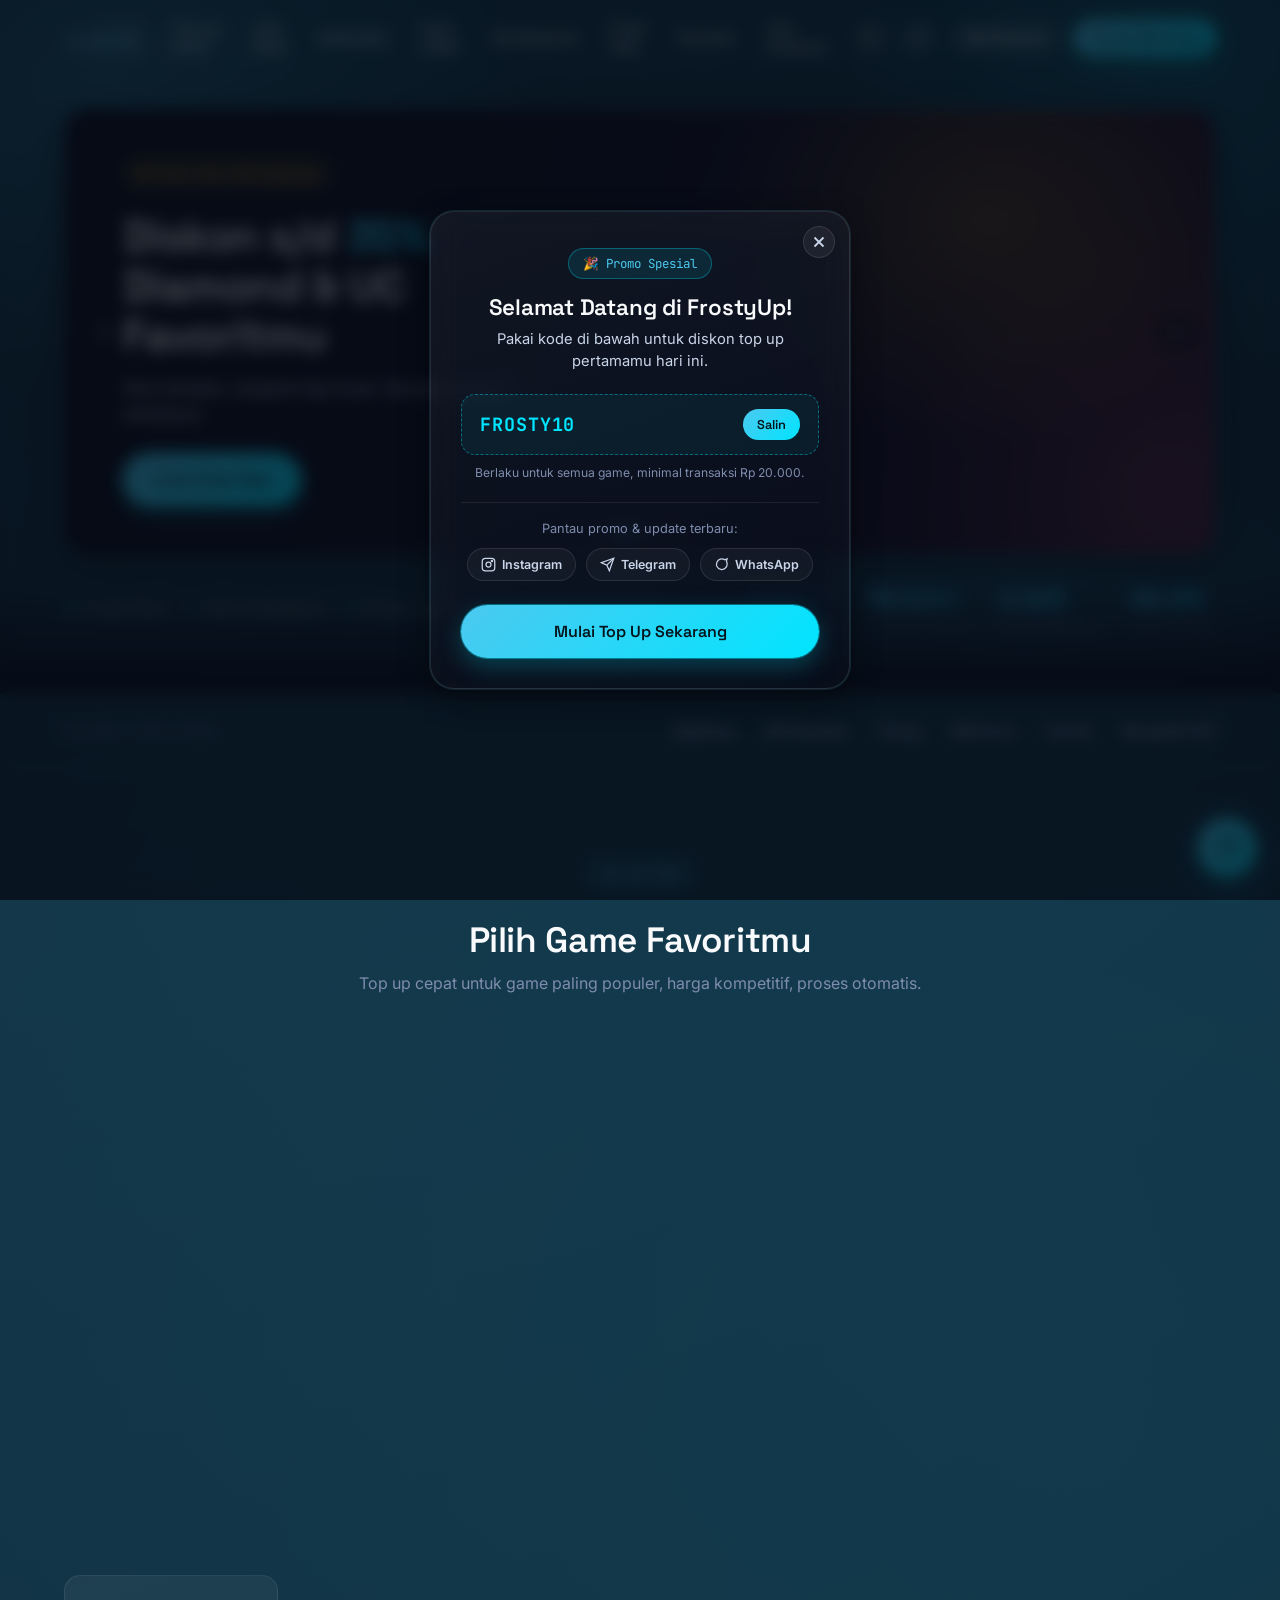
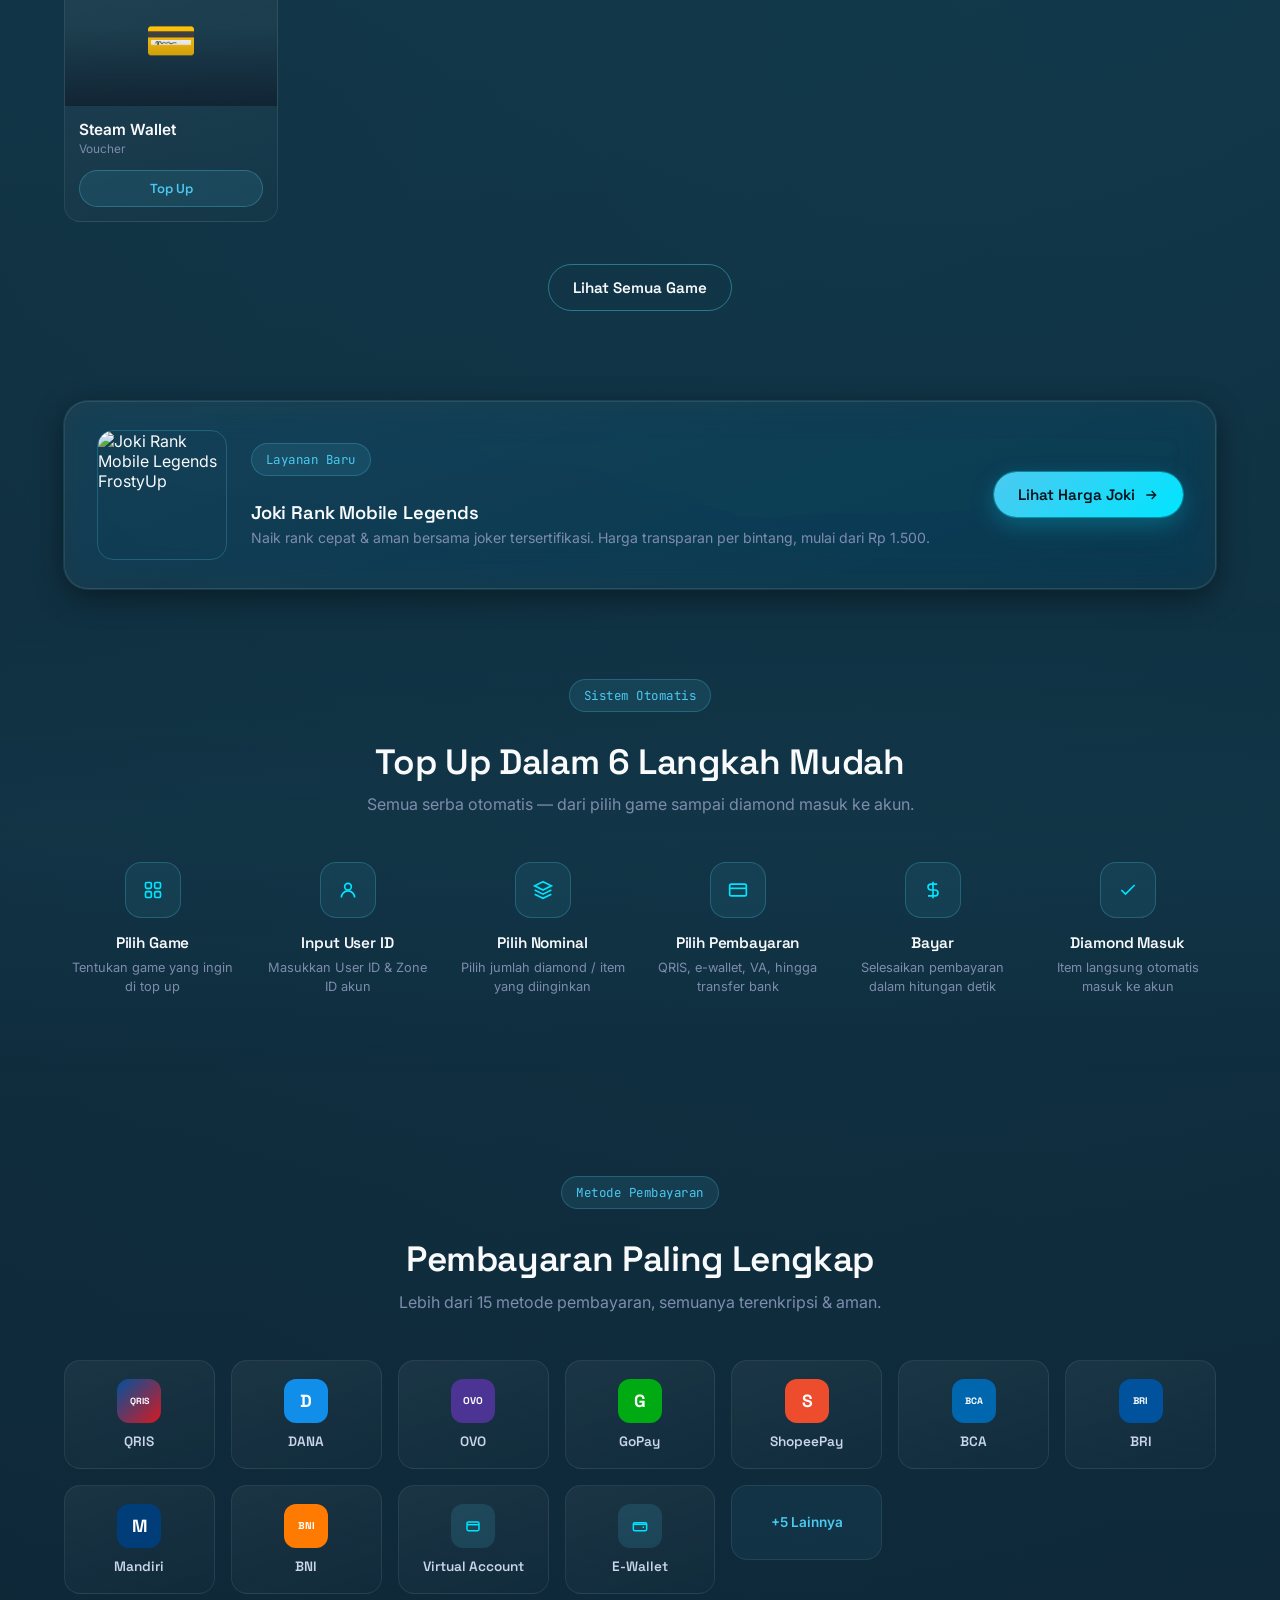
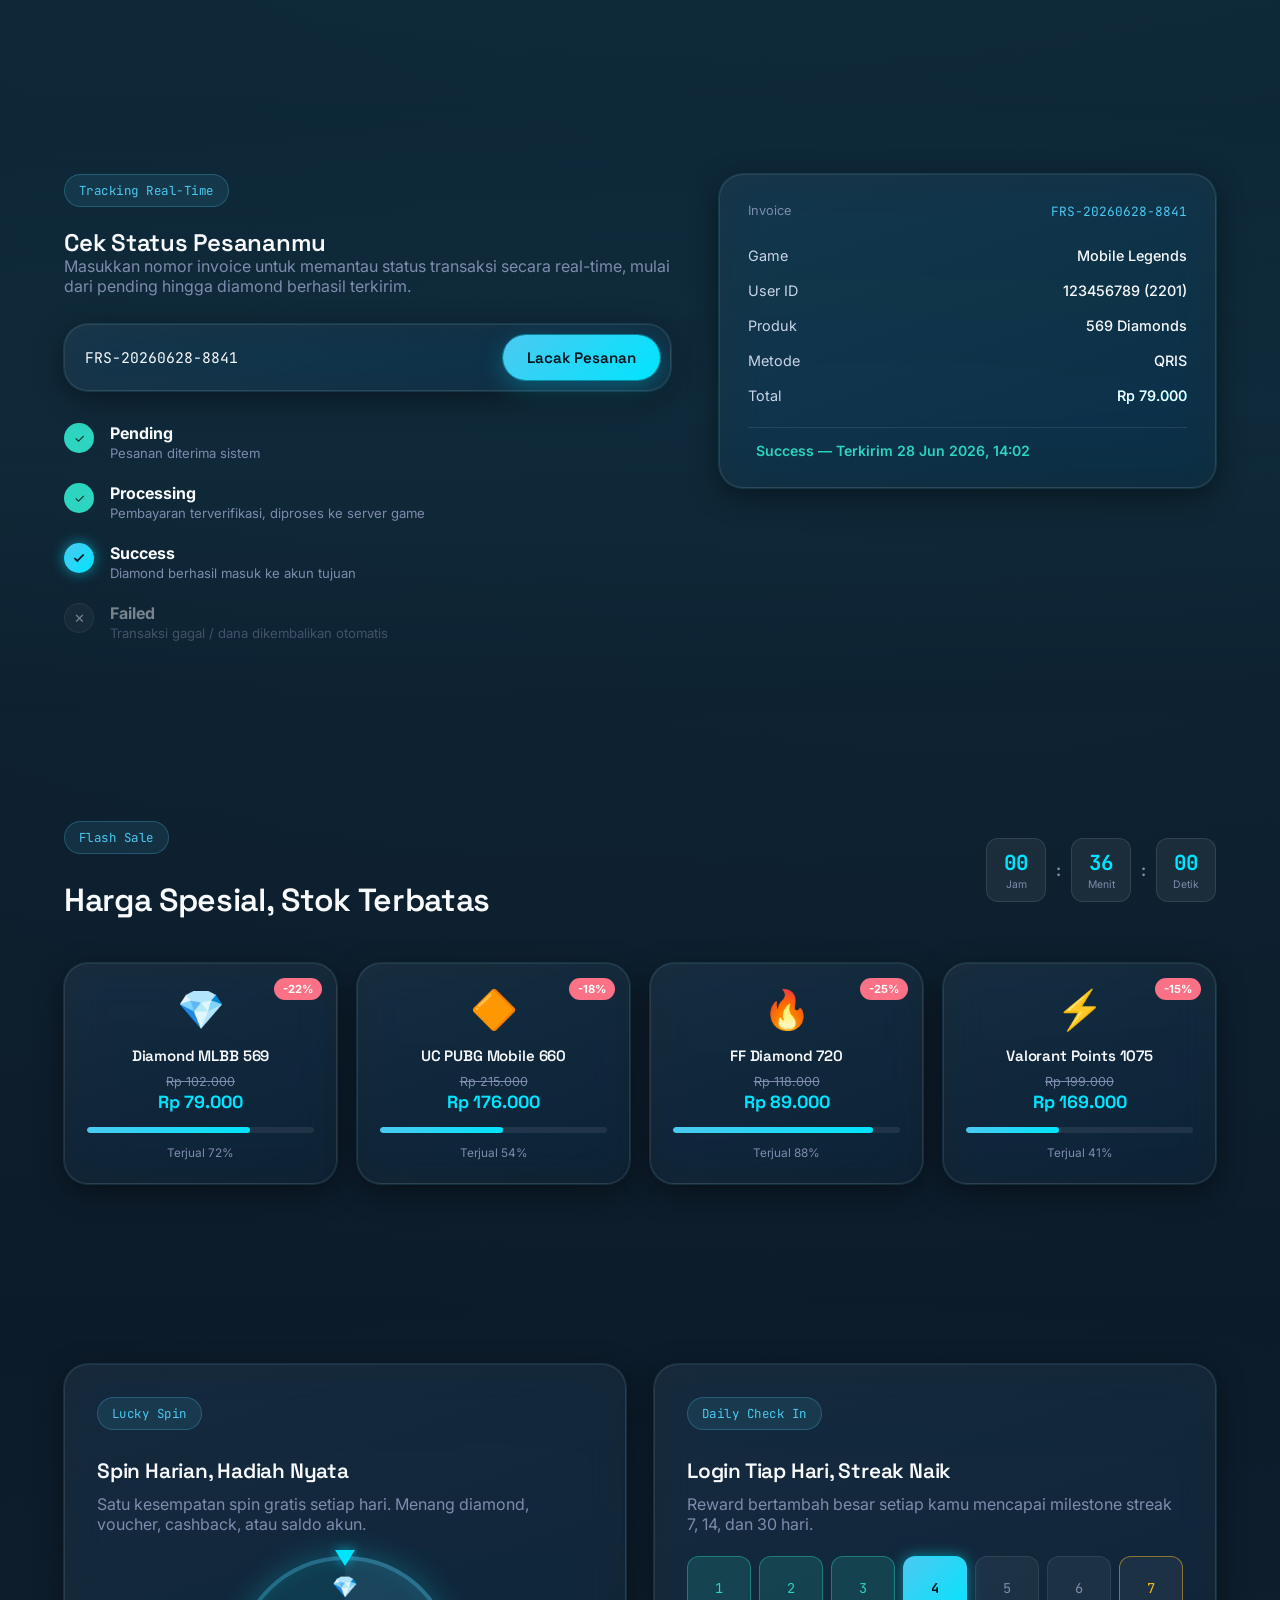
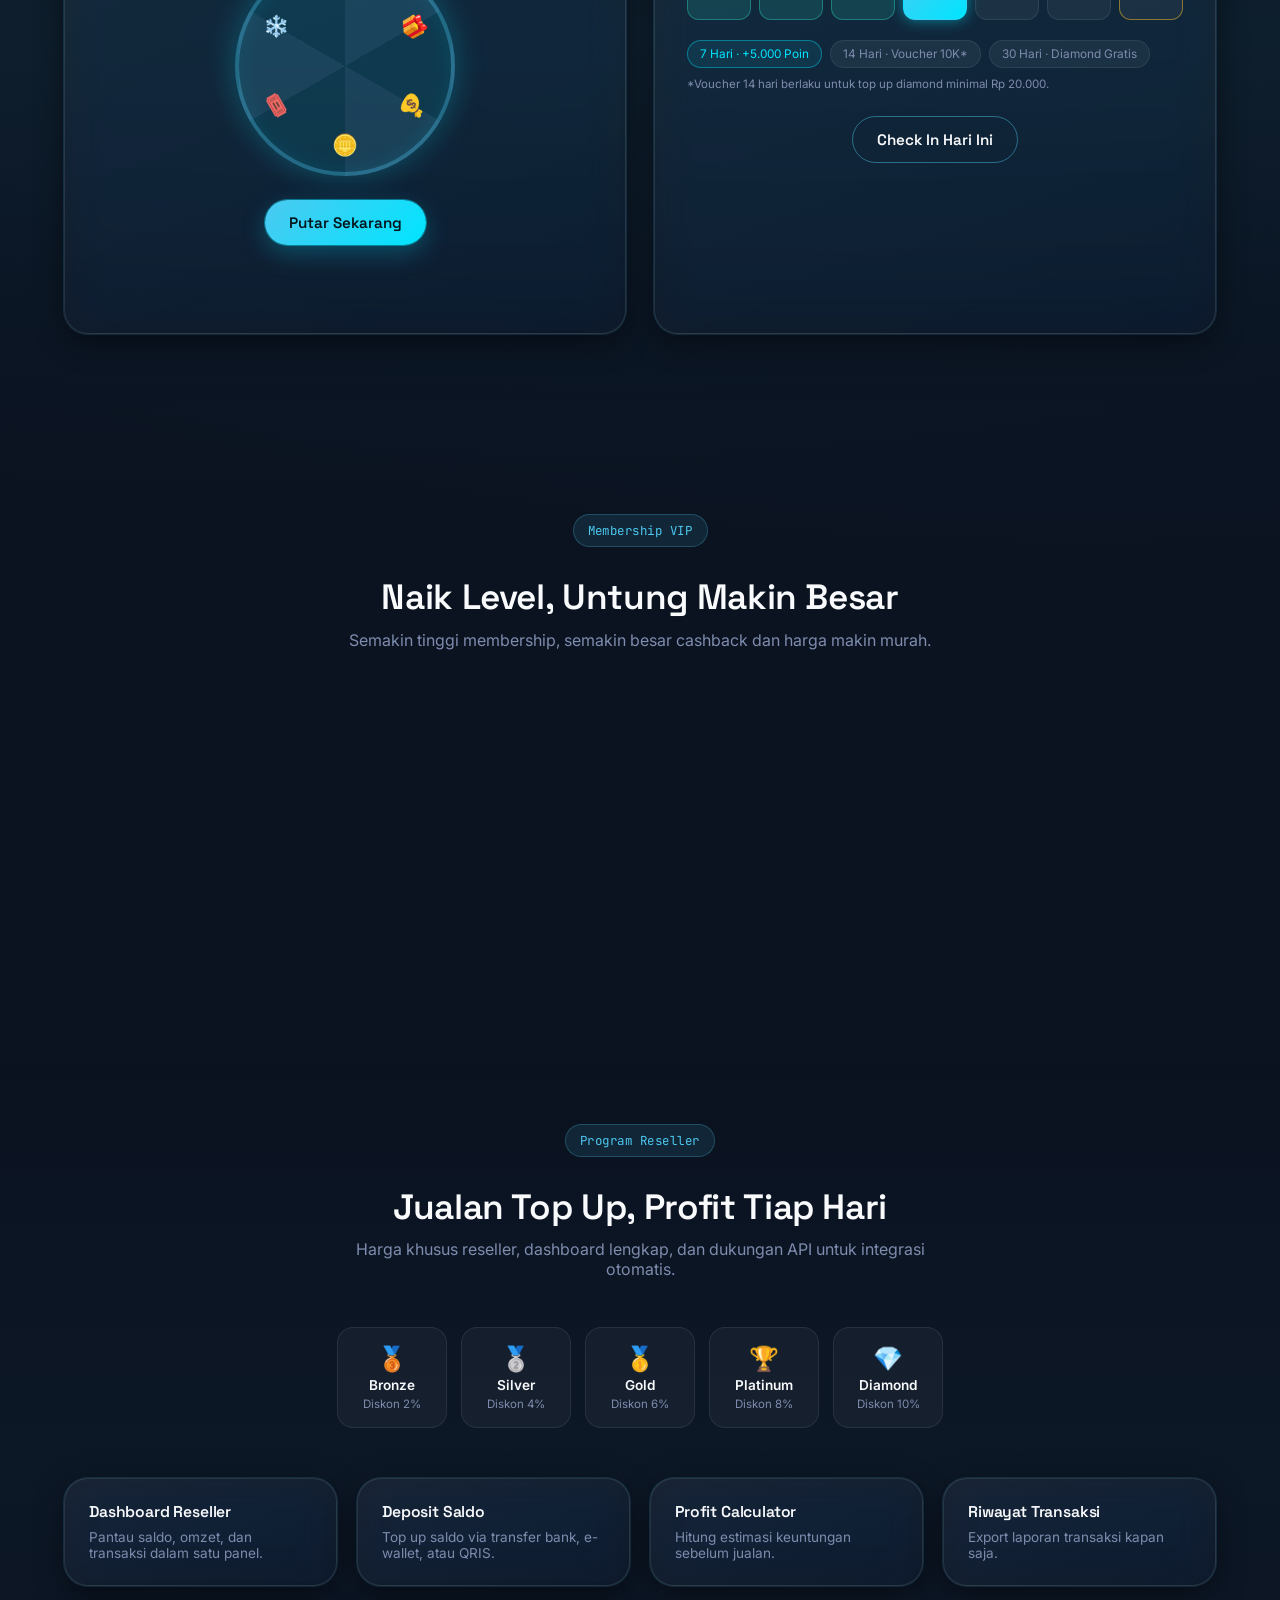
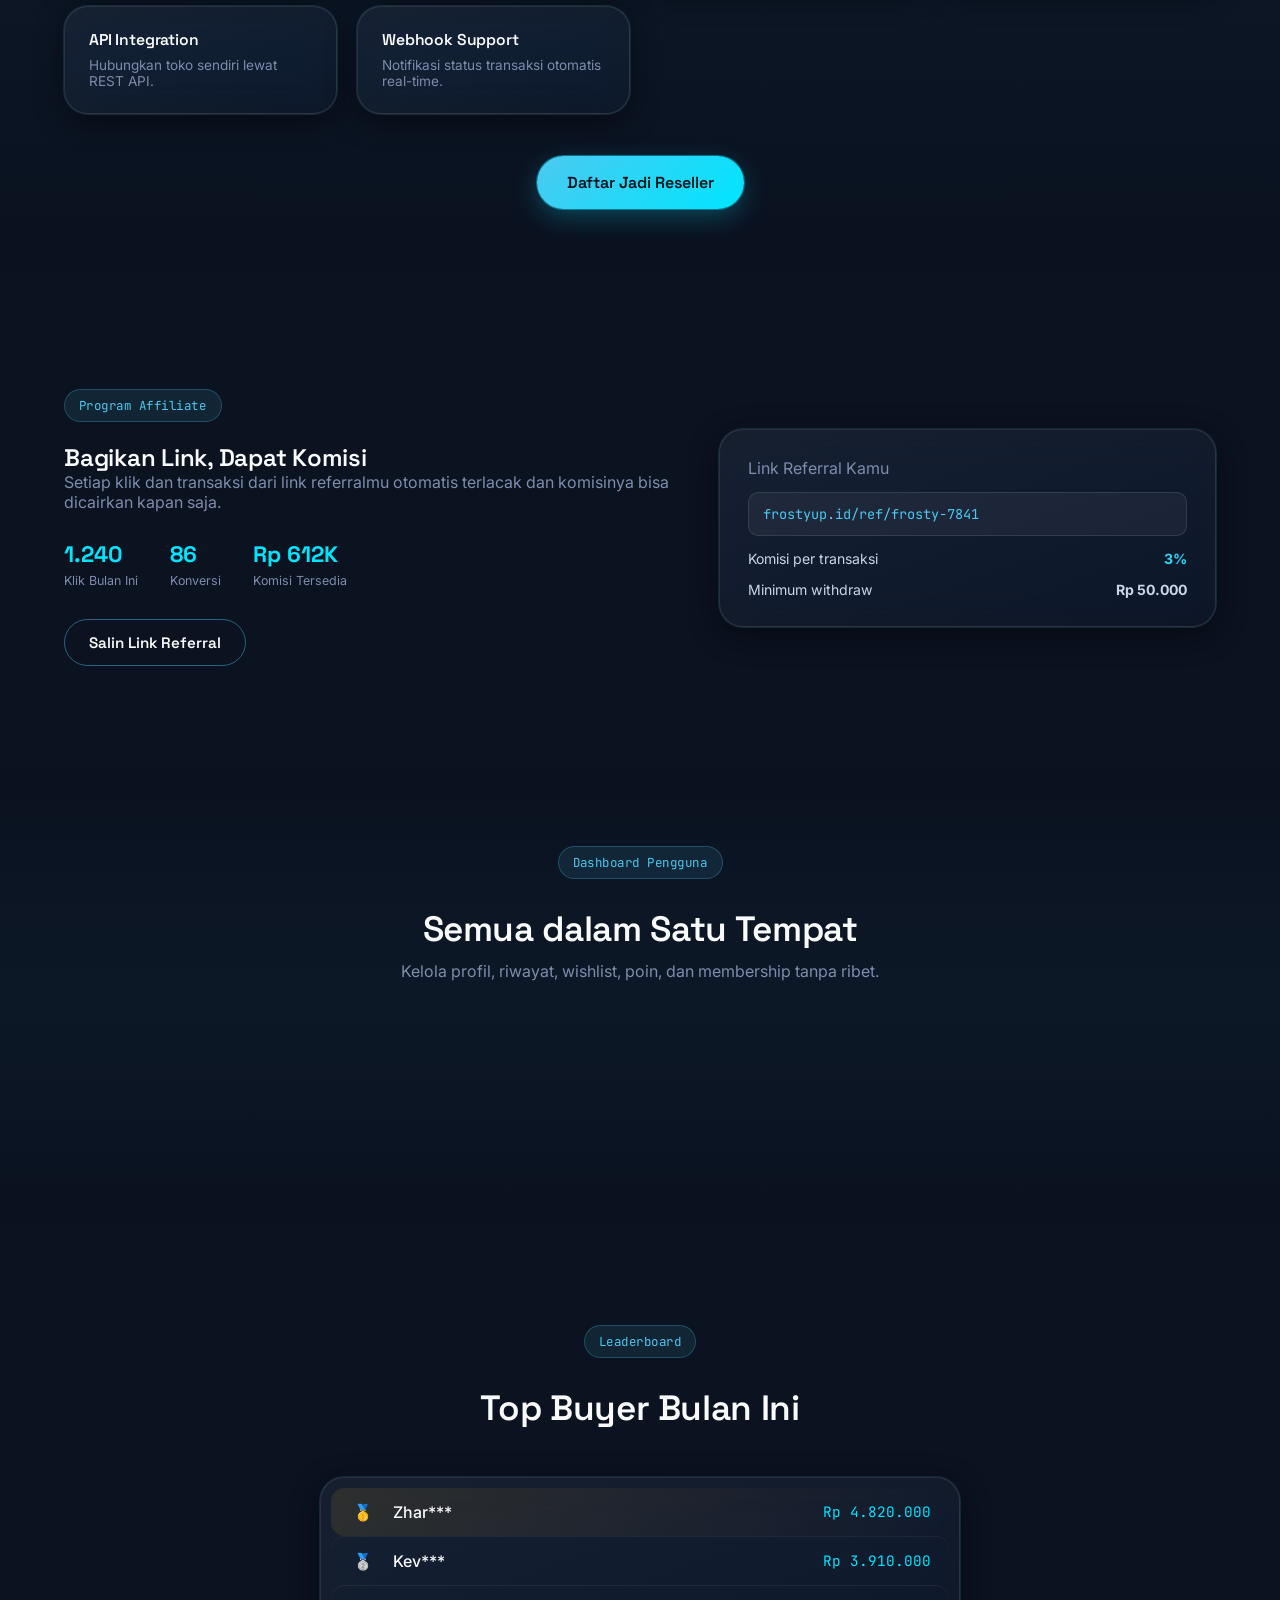
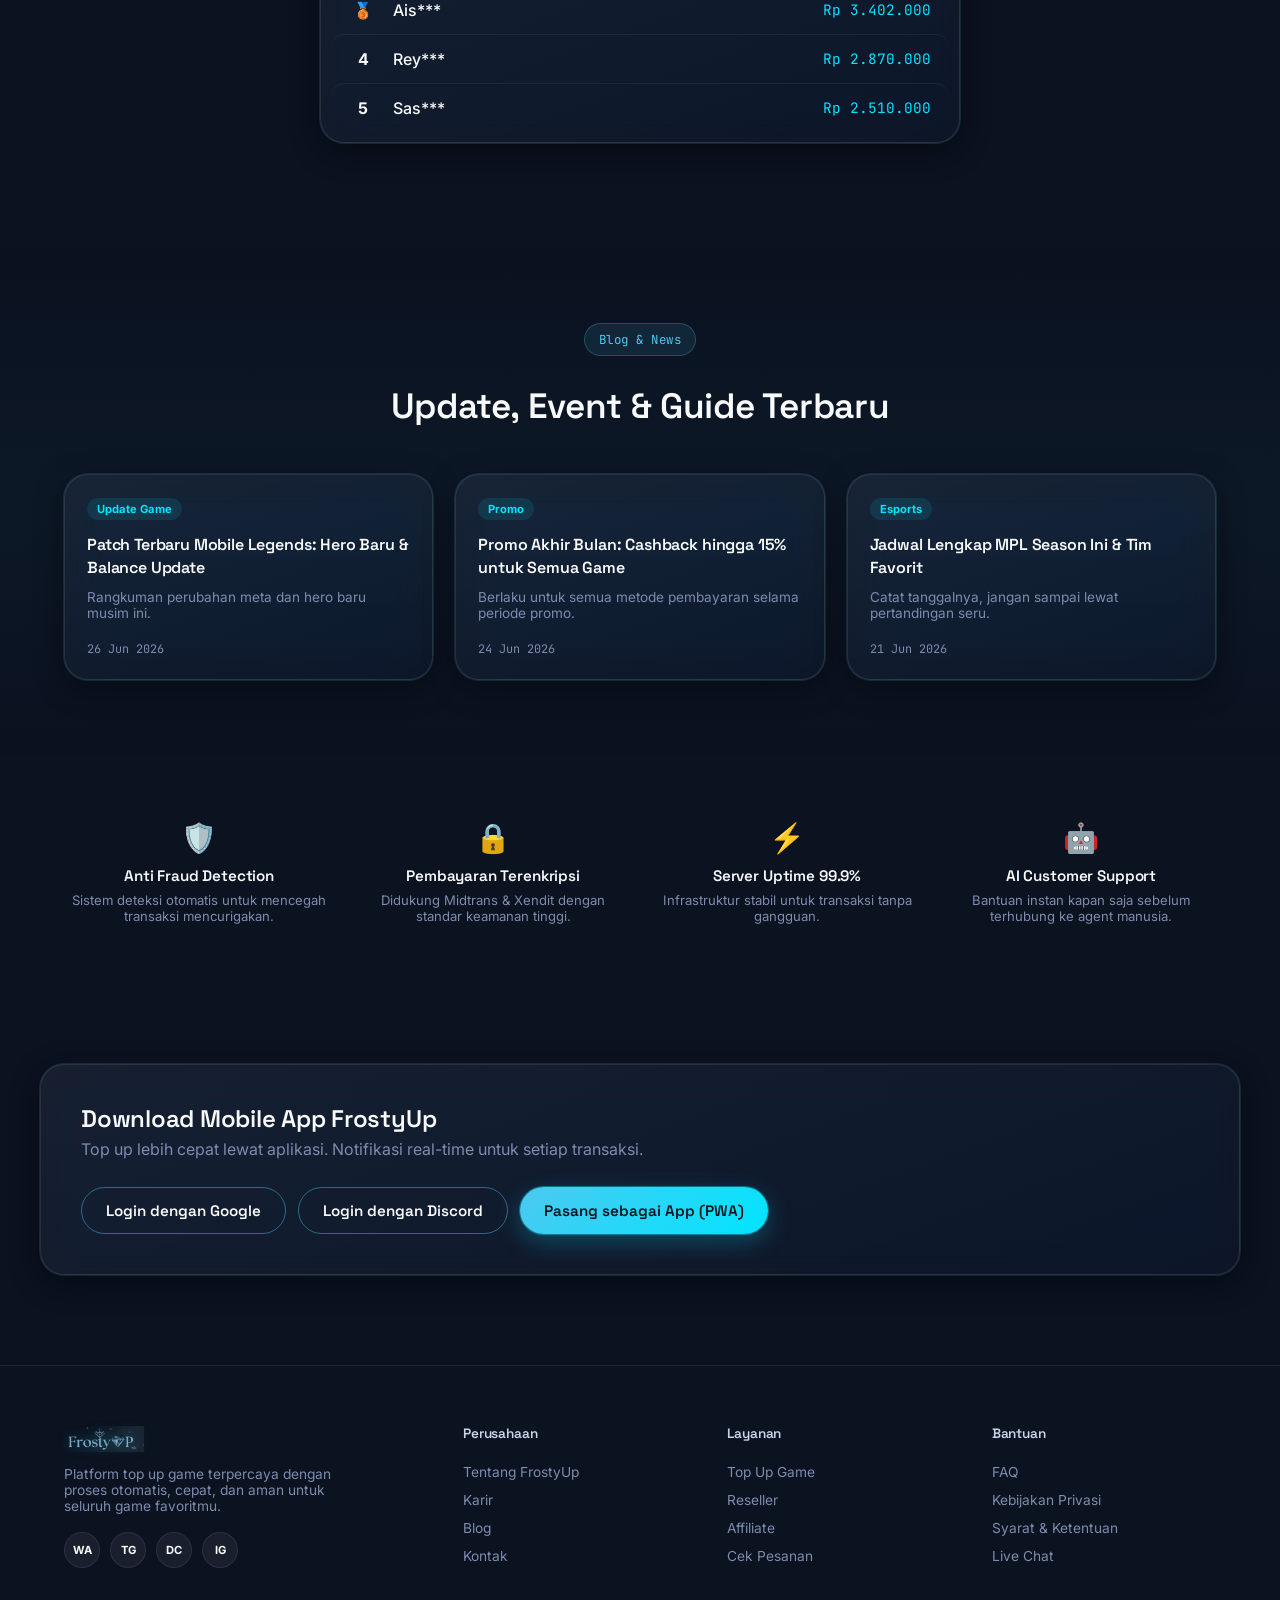
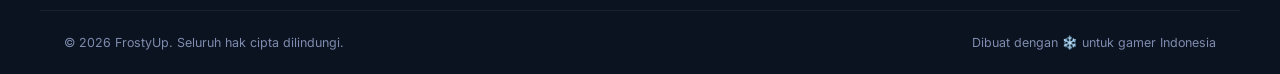
==== index.html @ 3bd9af80 "Add files via upload" ====
<!DOCTYPE html>
<html lang="id">
<head>
<meta charset="UTF-8">
<meta name="viewport" content="width=device-width, initial-scale=1.0">
<title>FrostyUp — Top Up Game Instan, Murah & Aman</title>
<meta name="description" content="FrostyUp adalah platform top up game terpercaya dengan proses otomatis 24 jam, pembayaran terlengkap, dan pengiriman instan untuk Mobile Legends, Free Fire, PUBG Mobile, Genshin Impact, Valorant, dan game populer lainnya.">
<meta name="keywords" content="top up game, top up diamond, top up ML, top up FF, top up PUBG, voucher game, FrostyUp">
<meta property="og:title" content="FrostyUp — Top Up Game Instan, Murah & Aman">
<meta property="og:description" content="Proses otomatis 24 jam dengan pembayaran terlengkap dan pengiriman instan.">
<meta property="og:type" content="website">
<link rel="preconnect" href="https://fonts.googleapis.com">
<link rel="preconnect" href="https://fonts.gstatic.com" crossorigin>
<link href="https://fonts.googleapis.com/css2?family=Space+Grotesk:wght@500;600;700&family=Inter:wght@400;500;600;700&family=JetBrains+Mono:wght@500&display=swap" rel="stylesheet">
<link rel="stylesheet" href="style.css">
</head>
<body>

<!-- ================= BACKGROUND LAYERS ================= -->
<div class="bg-frost" aria-hidden="true">
  <canvas id="frostCanvas"></canvas>
  <div class="bg-grid"></div>
</div>

<!-- ================= NAVBAR ================= -->
<header class="nav" id="nav">
  <div class="nav-inner container">
    <a href="#top" class="brand">
      <span class="brand-mark">
        <img src="logo.png" alt="FrostyUp" class="brand-logo-img">
      </span>
    </a>

    <nav class="nav-links" id="navLinks">
      <a href="#games">Top Up Game</a>
      <a href="joki.html">Joki Rank</a>
      <a href="kalkulator.html">Kalkulator</a>
      <a href="#flow">Cara Order</a>
      <a href="#payment">Pembayaran</a>
      <a href="#flashsale">Flash Sale</a>
      <a href="#reseller">Reseller</a>
      <a href="#cek-pesanan">Cek Pesanan</a>
    </nav>

    <div class="nav-actions">
      <button class="icon-btn" id="themeToggle" aria-label="Ganti tema gelap/terang" title="Dark / Light Mode">
        <svg id="iconSun" viewBox="0 0 24 24" width="18" height="18" fill="none" stroke="currentColor" stroke-width="2"><circle cx="12" cy="12" r="4"/><path d="M12 2v2M12 20v2M4.2 4.2l1.4 1.4M18.4 18.4l1.4 1.4M2 12h2M20 12h2M4.2 19.8l1.4-1.4M18.4 5.6l1.4-1.4"/></svg>
        <svg id="iconMoon" viewBox="0 0 24 24" width="18" height="18" fill="none" stroke="currentColor" stroke-width="2" style="display:none"><path d="M21 12.8A9 9 0 1 1 11.2 3a7 7 0 0 0 9.8 9.8Z"/></svg>
      </button>
      <button class="icon-btn" id="langToggle" aria-label="Ganti bahasa" title="Bahasa">ID</button>
      <a href="#cek-pesanan" class="btn btn-ghost btn-sm">Cek Pesanan</a>
      <a href="#games" class="btn btn-primary btn-sm">Top Up Sekarang</a>
    </div>

    <button class="burger" id="burger" aria-label="Buka menu" aria-expanded="false">
      <span></span><span></span><span></span>
    </button>
  </div>
</header>

<!-- mobile drawer -->
<div class="mobile-drawer" id="mobileDrawer">
  <a href="#games">Top Up Game</a>
  <a href="joki.html">Joki Rank</a>
      <a href="kalkulator.html">Kalkulator</a>
  <a href="#flow">Cara Order</a>
  <a href="#payment">Pembayaran</a>
  <a href="#flashsale">Flash Sale</a>
  <a href="#reseller">Reseller</a>
  <a href="#cek-pesanan">Cek Pesanan</a>
  <a href="#affiliate">Affiliate</a>
  <a href="#blog">Blog</a>
  <div class="drawer-cta">
    <a href="#cek-pesanan" class="btn btn-ghost">Cek Pesanan</a>
    <a href="#games" class="btn btn-primary">Top Up Sekarang</a>
  </div>
</div>

<main id="top">

  <!-- ================= HERO BANNER SLIDER ================= -->
  <section class="hero-banner">
    <div class="container">
      <div class="banner-slider" id="bannerSlider">

        <div class="banner-track" id="bannerTrack">

          <!-- Slide 1 -->
          <article class="banner-slide ph-slide-1">
            <div class="banner-slide-inner">
              <div class="eyebrow">
                <span class="dot-pulse"></span> Trusted Top Up Platform · Online 24/7
              </div>
              <h1 class="banner-title">
                Top Up Game <span class="text-gradient">Instan,</span><br>
                Murah &amp; <span class="text-gradient">Aman</span>
              </h1>
              <p class="banner-sub">
                Proses otomatis 24 jam, pengiriman diamond &amp; UC dalam hitungan detik.
              </p>
              <div class="banner-cta">
                <a href="#games" class="btn btn-primary btn-lg">
                  <svg width="18" height="18" viewBox="0 0 24 24" fill="none" stroke="currentColor" stroke-width="2"><path d="M5 12h14M13 6l6 6-6 6"/></svg>
                  Top Up Sekarang
                </a>
                <a href="#reseller" class="btn btn-outline btn-lg">Daftar Reseller</a>
              </div>
            </div>
          </article>

          <!-- Slide 2 -->
          <article class="banner-slide ph-slide-2">
            <div class="banner-slide-inner">
              <div class="eyebrow eyebrow-warn">
                <span class="dot-pulse"></span> Flash Sale Berlangsung
              </div>
              <h1 class="banner-title">
                Diskon s/d <span class="text-gradient">35%</span><br>
                Diamond &amp; UC Favoritmu
              </h1>
              <p class="banner-sub">
                Stok terbatas, berganti tiap 6 jam. Buruan sebelum kehabisan.
              </p>
              <div class="banner-cta">
                <a href="#flashsale" class="btn btn-primary btn-lg">Lihat Flash Sale</a>
              </div>
            </div>
          </article>

          <!-- Slide 3 -->
          <article class="banner-slide ph-slide-3">
            <div class="banner-slide-inner">
              <div class="eyebrow">
                <span class="dot-pulse"></span> Joki Rank Mobile Legends
              </div>
              <h1 class="banner-title">
                Naik Rank <span class="text-gradient">Tanpa Ribet,</span><br>
                Dikerjakan Pro Player
              </h1>
              <p class="banner-sub">
                Pilih Per Bintang, Paketan, atau Classic — harga transparan, proses cepat.
              </p>
              <div class="banner-cta">
                <a href="joki.html" class="btn btn-primary btn-lg">Lihat Layanan Joki</a>
              </div>
            </div>
          </article>

          <!-- Slide 4 -->
          <article class="banner-slide ph-slide-4">
            <div class="banner-slide-inner">
              <div class="eyebrow">
                <span class="dot-pulse"></span> Lucky Spin Harian
              </div>
              <h1 class="banner-title">
                Putar &amp; Menangkan <span class="text-gradient">Hadiah Gratis</span><br>
                Setiap Hari
              </h1>
              <p class="banner-sub">
                Diamond gratis, voucher, sampai cashback — cukup login dan putar.
              </p>
              <div class="banner-cta">
                <a href="#luckyspin" class="btn btn-primary btn-lg">Coba Sekarang</a>
              </div>
            </div>
          </article>

          <!-- Slide 5 -->
          <article class="banner-slide ph-slide-5">
            <div class="banner-slide-inner">
              <div class="eyebrow">
                <span class="dot-pulse"></span> Program Reseller
              </div>
              <h1 class="banner-title">
                Jadi Reseller, <span class="text-gradient">Untung Lebih</span><br>
                di Setiap Transaksi
              </h1>
              <p class="banner-sub">
                Harga modal khusus reseller untuk semua game yang tersedia di FrostyUp.
              </p>
              <div class="banner-cta">
                <a href="#reseller" class="btn btn-primary btn-lg">Daftar Reseller</a>
              </div>
            </div>
          </article>

        </div>

        <button class="banner-arrow banner-arrow-prev" id="bannerPrev" aria-label="Slide sebelumnya">
          <svg width="20" height="20" viewBox="0 0 24 24" fill="none" stroke="currentColor" stroke-width="2.4"><path d="M15 18l-6-6 6-6"/></svg>
        </button>
        <button class="banner-arrow banner-arrow-next" id="bannerNext" aria-label="Slide berikutnya">
          <svg width="20" height="20" viewBox="0 0 24 24" fill="none" stroke="currentColor" stroke-width="2.4"><path d="M9 18l6-6-6-6"/></svg>
        </button>

        <div class="banner-dots" id="bannerDots"></div>
      </div>

      <!-- Trust strip (carried over from old hero) -->
      <div class="hero-trust-strip">
        <div class="hero-badges">
          <span class="badge-trust">
            <svg width="14" height="14" viewBox="0 0 24 24" fill="none" stroke="currentColor" stroke-width="2.4"><path d="M12 2 4 5v6c0 5 3.5 8.5 8 11 4.5-2.5 8-6 8-11V5l-8-3Z"/><path d="m9 12 2 2 4-4"/></svg>
            Trusted Store
          </span>
          <span class="badge-trust"><svg width="14" height="14" viewBox="0 0 24 24" fill="none" stroke="currentColor" stroke-width="2.4"><path d="M12 2v20M2 12h20"/></svg> Resmi &amp; Bergaransi</span>
          <span class="badge-trust"><svg width="14" height="14" viewBox="0 0 24 24" fill="none" stroke="currentColor" stroke-width="2.4"><circle cx="12" cy="12" r="9"/><path d="M12 7v5l3 3"/></svg> Proses &lt; 60 Detik</span>
        </div>

        <div class="hero-stats">
          <div class="stat">
            <div class="stat-num" data-count="2400000" data-suffix="+">0</div>
            <div class="stat-label">Pengguna Aktif</div>
          </div>
          <div class="stat">
            <div class="stat-num" data-count="18500000" data-suffix="+">0</div>
            <div class="stat-label">Transaksi Sukses</div>
          </div>
          <div class="stat">
            <div class="stat-num" data-count="4.9" data-decimal="1" data-suffix="/5">0</div>
            <div class="stat-label">Rating Pelanggan</div>
          </div>
          <div class="stat">
            <div class="stat-num" data-count="99.9" data-decimal="1" data-suffix="%">0</div>
            <div class="stat-label">Uptime Sistem</div>
          </div>
        </div>
      </div>
    </div>
    <div class="hero-fade"></div>
  </section>

  <!-- ================= LOGO / PARTNER STRIP ================= -->
  <section class="strip">
    <div class="container strip-inner">
      <span class="strip-label">Provider &amp; Mitra Resmi</span>
      <div class="strip-logos">
        <span>Digiflazz</span><span>VIP Reseller</span><span>Tripay</span><span>Midtrans</span><span>Xendit</span><span>BangJeff API</span>
      </div>
    </div>
  </section>

  <!-- ================= GAMES ================= -->
  <section class="section" id="games">
    <div class="container">
      <div class="section-head">
        <span class="eyebrow eyebrow-light">Top Up Game</span>
        <h2>Pilih Game Favoritmu</h2>
        <p>Top up cepat untuk game paling populer, harga kompetitif, proses otomatis.</p>
      </div>

      <div class="game-grid" id="gameGrid"></div>

      <div class="section-cta">
        <a href="#" class="btn btn-outline">Lihat Semua Game</a>
      </div>
    </div>
  </section>

  <!-- ================= JOKI PROMO BANNER ================= -->
  <section class="section joki-banner-section">
    <div class="container">
      <a href="joki.html" class="joki-banner glass">
        <img src="images/banners/joki-vs-banner-final.jpg" alt="Joki Rank Mobile Legends FrostyUp" class="joki-banner-visual">
        <div class="joki-banner-text">
          <span class="eyebrow eyebrow-light">Layanan Baru</span>
          <h3>Joki Rank Mobile Legends</h3>
          <p class="muted">Naik rank cepat &amp; aman bersama joker tersertifikasi. Harga transparan per bintang, mulai dari Rp 1.500.</p>
        </div>
        <span class="btn btn-primary joki-banner-cta">
          Lihat Harga Joki
          <svg width="16" height="16" viewBox="0 0 24 24" fill="none" stroke="currentColor" stroke-width="2"><path d="M5 12h14M13 6l6 6-6 6"/></svg>
        </span>
      </a>
    </div>
  </section>

  <!-- ================= FLOW ================= -->
  <section class="section section-alt" id="flow">
    <div class="container">
      <div class="section-head">
        <span class="eyebrow eyebrow-light">Sistem Otomatis</span>
        <h2>Top Up Dalam 6 Langkah Mudah</h2>
        <p>Semua serba otomatis — dari pilih game sampai diamond masuk ke akun.</p>
      </div>

      <div class="flow-wrap">
        <div class="flow-track" aria-hidden="true"></div>
        <ol class="flow-steps">
          <li class="flow-step">
            <div class="flow-icon"><svg width="20" height="20" viewBox="0 0 24 24" fill="none" stroke="currentColor" stroke-width="2"><rect x="3" y="3" width="7" height="7" rx="1.5"/><rect x="14" y="3" width="7" height="7" rx="1.5"/><rect x="3" y="14" width="7" height="7" rx="1.5"/><rect x="14" y="14" width="7" height="7" rx="1.5"/></svg></div>
            <h3>Pilih Game</h3><p>Tentukan game yang ingin di top up</p>
          </li>
          <li class="flow-step">
            <div class="flow-icon"><svg width="20" height="20" viewBox="0 0 24 24" fill="none" stroke="currentColor" stroke-width="2"><circle cx="12" cy="8" r="4"/><path d="M4 21c0-4.4 3.6-8 8-8s8 3.6 8 8"/></svg></div>
            <h3>Input User ID</h3><p>Masukkan User ID &amp; Zone ID akun</p>
          </li>
          <li class="flow-step">
            <div class="flow-icon"><svg width="20" height="20" viewBox="0 0 24 24" fill="none" stroke="currentColor" stroke-width="2"><path d="M12 2 2 7l10 5 10-5-10-5Z"/><path d="M2 17l10 5 10-5M2 12l10 5 10-5"/></svg></div>
            <h3>Pilih Nominal</h3><p>Pilih jumlah diamond / item yang diinginkan</p>
          </li>
          <li class="flow-step">
            <div class="flow-icon"><svg width="20" height="20" viewBox="0 0 24 24" fill="none" stroke="currentColor" stroke-width="2"><rect x="2" y="5" width="20" height="14" rx="2"/><path d="M2 10h20"/></svg></div>
            <h3>Pilih Pembayaran</h3><p>QRIS, e-wallet, VA, hingga transfer bank</p>
          </li>
          <li class="flow-step">
            <div class="flow-icon"><svg width="20" height="20" viewBox="0 0 24 24" fill="none" stroke="currentColor" stroke-width="2"><path d="M12 2v20M17 5H9.5a3.5 3.5 0 0 0 0 7h5a3.5 3.5 0 0 1 0 7H6"/></svg></div>
            <h3>Bayar</h3><p>Selesaikan pembayaran dalam hitungan detik</p>
          </li>
          <li class="flow-step">
            <div class="flow-icon"><svg width="20" height="20" viewBox="0 0 24 24" fill="none" stroke="currentColor" stroke-width="2"><path d="M20 6 9 17l-5-5"/></svg></div>
            <h3>Diamond Masuk</h3><p>Item langsung otomatis masuk ke akun</p>
          </li>
        </ol>
      </div>
    </div>
  </section>

  <!-- ================= PAYMENT ================= -->
  <section class="section" id="payment">
    <div class="container">
      <div class="section-head">
        <span class="eyebrow eyebrow-light">Metode Pembayaran</span>
        <h2>Pembayaran Paling Lengkap</h2>
        <p>Lebih dari 15 metode pembayaran, semuanya terenkripsi &amp; aman.</p>
      </div>

      <div class="payment-grid">
        <div class="pay-item">
          <span class="pay-logo pay-logo-qris">QRIS</span>
          <span class="pay-name">QRIS</span>
        </div>
        <div class="pay-item">
          <span class="pay-logo pay-logo-dana">D</span>
          <span class="pay-name">DANA</span>
        </div>
        <div class="pay-item">
          <span class="pay-logo pay-logo-ovo">OVO</span>
          <span class="pay-name">OVO</span>
        </div>
        <div class="pay-item">
          <span class="pay-logo pay-logo-gopay">G</span>
          <span class="pay-name">GoPay</span>
        </div>
        <div class="pay-item">
          <span class="pay-logo pay-logo-shopeepay">S</span>
          <span class="pay-name">ShopeePay</span>
        </div>
        <div class="pay-item">
          <span class="pay-logo pay-logo-bca">BCA</span>
          <span class="pay-name">BCA</span>
        </div>
        <div class="pay-item">
          <span class="pay-logo pay-logo-bri">BRI</span>
          <span class="pay-name">BRI</span>
        </div>
        <div class="pay-item">
          <span class="pay-logo pay-logo-mandiri">M</span>
          <span class="pay-name">Mandiri</span>
        </div>
        <div class="pay-item">
          <span class="pay-logo pay-logo-bni">BNI</span>
          <span class="pay-name">BNI</span>
        </div>
        <div class="pay-item">
          <span class="pay-logo pay-logo-va">
            <svg width="16" height="16" viewBox="0 0 24 24" fill="none" stroke="currentColor" stroke-width="2.2"><rect x="3" y="6" width="18" height="13" rx="2"/><path d="M3 10h18"/></svg>
          </span>
          <span class="pay-name">Virtual Account</span>
        </div>
        <div class="pay-item">
          <span class="pay-logo pay-logo-ewallet">
            <svg width="16" height="16" viewBox="0 0 24 24" fill="none" stroke="currentColor" stroke-width="2.2"><path d="M20 7H4a2 2 0 0 0-2 2v8a2 2 0 0 0 2 2h16a2 2 0 0 0 2-2V9a2 2 0 0 0-2-2Z"/><path d="M16 14h2"/><path d="M2 9.5h20"/></svg>
          </span>
          <span class="pay-name">E-Wallet</span>
        </div>
        <div class="pay-item pay-more"><span>+5 Lainnya</span></div>
      </div>
    </div>
  </section>

  <!-- ================= CEK PESANAN ================= -->
  <section class="section section-alt" id="cek-pesanan">
    <div class="container cek-grid">
      <div>
        <span class="eyebrow eyebrow-light">Tracking Real-Time</span>
        <h2>Cek Status Pesananmu</h2>
        <p class="muted">Masukkan nomor invoice untuk memantau status transaksi secara real-time, mulai dari pending hingga diamond berhasil terkirim.</p>

        <div class="invoice-box glass">
          <label for="invoiceInput" class="visually-hidden">Nomor Invoice</label>
          <input type="text" id="invoiceInput" placeholder="Contoh: FRS-20260628-8841" value="FRS-20260628-8841">
          <button class="btn btn-primary" id="trackBtn">Lacak Pesanan</button>
        </div>

        <div class="status-track" id="statusTrack">
          <div class="status-step done">
            <span class="status-circle">✓</span>
            <div><strong>Pending</strong><p>Pesanan diterima sistem</p></div>
          </div>
          <div class="status-step done">
            <span class="status-circle">✓</span>
            <div><strong>Processing</strong><p>Pembayaran terverifikasi, diproses ke server game</p></div>
          </div>
          <div class="status-step active">
            <span class="status-circle">
              <svg width="14" height="14" viewBox="0 0 24 24" fill="none" stroke="currentColor" stroke-width="3"><path d="M20 6 9 17l-5-5"/></svg>
            </span>
            <div><strong>Success</strong><p>Diamond berhasil masuk ke akun tujuan</p></div>
          </div>
          <div class="status-step">
            <span class="status-circle">✕</span>
            <div><strong>Failed</strong><p>Transaksi gagal / dana dikembalikan otomatis</p></div>
          </div>
        </div>
      </div>

      <div class="receipt glass">
        <div class="receipt-head">
          <span>Invoice</span>
          <span class="receipt-id">FRS-20260628-8841</span>
        </div>
        <div class="receipt-row"><span>Game</span><span>Mobile Legends</span></div>
        <div class="receipt-row"><span>User ID</span><span>123456789 (2201)</span></div>
        <div class="receipt-row"><span>Produk</span><span>569 Diamonds</span></div>
        <div class="receipt-row"><span>Metode</span><span>QRIS</span></div>
        <div class="receipt-row"><span>Total</span><span class="text-gradient">Rp 79.000</span></div>
        <div class="receipt-divider"></div>
        <div class="receipt-status success">
          <span class="status-dot success"></span> Success — Terkirim 28 Jun 2026, 14:02
        </div>
      </div>
    </div>
  </section>

  <!-- ================= FLASH SALE ================= -->
  <section class="section flashsale" id="flashsale">
    <div class="container">
      <div class="flash-head">
        <div>
          <span class="eyebrow eyebrow-light">Flash Sale</span>
          <h2>Harga Spesial, Stok Terbatas</h2>
        </div>
        <div class="countdown" id="countdown">
          <div class="cd-box"><span id="cdH">00</span><label>Jam</label></div>
          <div class="cd-sep">:</div>
          <div class="cd-box"><span id="cdM">00</span><label>Menit</label></div>
          <div class="cd-sep">:</div>
          <div class="cd-box"><span id="cdS">00</span><label>Detik</label></div>
        </div>
      </div>

      <div class="flash-grid">
        <div class="flash-card glass">
          <span class="flash-tag">-22%</span>
          <div class="flash-thumb mlbb">💎</div>
          <h4>Diamond MLBB 569</h4>
          <div class="flash-price"><span class="old">Rp 102.000</span><span class="new">Rp 79.000</span></div>
          <div class="flash-bar"><div style="width:72%"></div></div>
          <span class="flash-stock">Terjual 72%</span>
        </div>
        <div class="flash-card glass">
          <span class="flash-tag">-18%</span>
          <div class="flash-thumb pubg">🔶</div>
          <h4>UC PUBG Mobile 660</h4>
          <div class="flash-price"><span class="old">Rp 215.000</span><span class="new">Rp 176.000</span></div>
          <div class="flash-bar"><div style="width:54%"></div></div>
          <span class="flash-stock">Terjual 54%</span>
        </div>
        <div class="flash-card glass">
          <span class="flash-tag">-25%</span>
          <div class="flash-thumb ff">🔥</div>
          <h4>FF Diamond 720</h4>
          <div class="flash-price"><span class="old">Rp 118.000</span><span class="new">Rp 89.000</span></div>
          <div class="flash-bar"><div style="width:88%"></div></div>
          <span class="flash-stock">Terjual 88%</span>
        </div>
        <div class="flash-card glass">
          <span class="flash-tag">-15%</span>
          <div class="flash-thumb valo">⚡</div>
          <h4>Valorant Points 1075</h4>
          <div class="flash-price"><span class="old">Rp 199.000</span><span class="new">Rp 169.000</span></div>
          <div class="flash-bar"><div style="width:41%"></div></div>
          <span class="flash-stock">Terjual 41%</span>
        </div>
      </div>
    </div>
  </section>

  <!-- ================= LUCKY SPIN + CHECK IN ================= -->
  <section class="section section-alt" id="rewards">
    <div class="container rewards-grid">
      <div class="reward-card glass">
        <span class="eyebrow eyebrow-light">Lucky Spin</span>
        <h3>Spin Harian, Hadiah Nyata</h3>
        <p class="muted">Satu kesempatan spin gratis setiap hari. Menang diamond, voucher, cashback, atau saldo akun.</p>
        <div class="spin-wheel-wrap">
          <div class="spin-wheel" id="spinWheel">
            <div class="spin-seg s1">💎</div>
            <div class="spin-seg s2">🎁</div>
            <div class="spin-seg s3">💰</div>
            <div class="spin-seg s4">🪙</div>
            <div class="spin-seg s5">🎟️</div>
            <div class="spin-seg s6">❄️</div>
          </div>
          <div class="spin-pointer"></div>
        </div>
        <button class="btn btn-primary" id="spinBtn">Putar Sekarang</button>
        <p class="spin-result" id="spinResult">&nbsp;</p>
      </div>

      <div class="reward-card glass">
        <span class="eyebrow eyebrow-light">Daily Check In</span>
        <h3>Login Tiap Hari, Streak Naik</h3>
        <p class="muted">Reward bertambah besar setiap kamu mencapai milestone streak 7, 14, dan 30 hari.</p>
        <div class="checkin-row">
          <div class="checkin-day done">1</div>
          <div class="checkin-day done">2</div>
          <div class="checkin-day done">3</div>
          <div class="checkin-day active">4</div>
          <div class="checkin-day">5</div>
          <div class="checkin-day">6</div>
          <div class="checkin-day milestone">7</div>
        </div>
        <div class="milestone-row">
          <div class="milestone-pill active">7 Hari · +5.000 Poin</div>
          <div class="milestone-pill" title="Berlaku untuk top up diamond minimal Rp 20.000">14 Hari · Voucher 10K*</div>
          <div class="milestone-pill">30 Hari · Diamond Gratis</div>
        </div>
        <p class="milestone-note">*Voucher 14 hari berlaku untuk top up diamond minimal Rp 20.000.</p>
        <button class="btn btn-outline" id="checkinBtn">Check In Hari Ini</button>
      </div>
    </div>
  </section>

  <!-- ================= MEMBERSHIP VIP ================= -->
  <section class="section" id="vip">
    <div class="container">
      <div class="section-head">
        <span class="eyebrow eyebrow-light">Membership VIP</span>
        <h2>Naik Level, Untung Makin Besar</h2>
        <p>Semakin tinggi membership, semakin besar cashback dan harga makin murah.</p>
      </div>

      <div class="vip-grid">
        <div class="vip-card glass tier-silver">
          <div class="vip-tier">VIP Silver</div>
          <div class="vip-cashback">2% <span>Cashback</span></div>
          <ul>
            <li>Harga member</li>
            <li>Prioritas support standar</li>
            <li>Promo bulanan</li>
          </ul>
        </div>
        <div class="vip-card glass tier-gold featured">
          <div class="vip-badge">Populer</div>
          <div class="vip-tier">VIP Gold</div>
          <div class="vip-cashback">5% <span>Cashback</span></div>
          <ul>
            <li>Harga lebih murah dari Silver</li>
            <li>Prioritas support cepat</li>
            <li>Promo eksklusif mingguan</li>
          </ul>
        </div>
        <div class="vip-card glass tier-platinum">
          <div class="vip-tier">VIP Platinum</div>
          <div class="vip-cashback">8% <span>Cashback</span></div>
          <ul>
            <li>Harga termurah platform</li>
            <li>Prioritas support 24/7 (live)</li>
            <li>Akses early access flash sale</li>
          </ul>
        </div>
      </div>
    </div>
  </section>

  <!-- ================= RESELLER ================= -->
  <section class="section section-alt" id="reseller">
    <div class="container">
      <div class="section-head">
        <span class="eyebrow eyebrow-light">Program Reseller</span>
        <h2>Jualan Top Up, Profit Tiap Hari</h2>
        <p>Harga khusus reseller, dashboard lengkap, dan dukungan API untuk integrasi otomatis.</p>
      </div>

      <div class="reseller-levels">
        <div class="rl-item rl-bronze"><span class="rl-icon">🥉</span>Bronze<small>Diskon 2%</small></div>
        <div class="rl-item rl-silver"><span class="rl-icon">🥈</span>Silver<small>Diskon 4%</small></div>
        <div class="rl-item rl-gold"><span class="rl-icon">🥇</span>Gold<small>Diskon 6%</small></div>
        <div class="rl-item rl-platinum"><span class="rl-icon">🏆</span>Platinum<small>Diskon 8%</small></div>
        <div class="rl-item rl-diamond"><span class="rl-icon">💎</span>Diamond<small>Diskon 10%</small></div>
      </div>

      <div class="reseller-grid">
        <div class="rfeat glass"><h4>Dashboard Reseller</h4><p>Pantau saldo, omzet, dan transaksi dalam satu panel.</p></div>
        <div class="rfeat glass"><h4>Deposit Saldo</h4><p>Top up saldo via transfer bank, e-wallet, atau QRIS.</p></div>
        <div class="rfeat glass"><h4>Profit Calculator</h4><p>Hitung estimasi keuntungan sebelum jualan.</p></div>
        <div class="rfeat glass"><h4>Riwayat Transaksi</h4><p>Export laporan transaksi kapan saja.</p></div>
        <div class="rfeat glass"><h4>API Integration</h4><p>Hubungkan toko sendiri lewat REST API.</p></div>
        <div class="rfeat glass"><h4>Webhook Support</h4><p>Notifikasi status transaksi otomatis real-time.</p></div>
      </div>

      <div class="section-cta">
        <a href="#" class="btn btn-primary btn-lg">Daftar Jadi Reseller</a>
      </div>
    </div>
  </section>

  <!-- ================= AFFILIATE ================= -->
  <section class="section" id="affiliate">
    <div class="container affiliate-grid">
      <div>
        <span class="eyebrow eyebrow-light">Program Affiliate</span>
        <h2>Bagikan Link, Dapat Komisi</h2>
        <p class="muted">Setiap klik dan transaksi dari link referralmu otomatis terlacak dan komisinya bisa dicairkan kapan saja.</p>
        <div class="aff-stats">
          <div><strong>1.240</strong><span>Klik Bulan Ini</span></div>
          <div><strong>86</strong><span>Konversi</span></div>
          <div><strong>Rp 612K</strong><span>Komisi Tersedia</span></div>
        </div>
        <button class="btn btn-outline" id="copyRefBtn">Salin Link Referral</button>
      </div>
      <div class="ref-link-card glass">
        <span class="muted">Link Referral Kamu</span>
        <div class="ref-link-row">
          <code id="refLink">frostyup.id/ref/frosty-7841</code>
        </div>
        <div class="ref-rate-row">
          <span>Komisi per transaksi</span><strong class="text-gradient">3%</strong>
        </div>
        <div class="ref-rate-row">
          <span>Minimum withdraw</span><strong>Rp 50.000</strong>
        </div>
      </div>
    </div>
  </section>

  <!-- ================= USER DASHBOARD PREVIEW ================= -->
  <section class="section section-alt" id="dashboard">
    <div class="container">
      <div class="section-head">
        <span class="eyebrow eyebrow-light">Dashboard Pengguna</span>
        <h2>Semua dalam Satu Tempat</h2>
        <p>Kelola profil, riwayat, wishlist, poin, dan membership tanpa ribet.</p>
      </div>
      <div class="dash-grid">
        <div class="dash-item glass"><div class="dash-icon">👤</div>Profil</div>
        <div class="dash-item glass"><div class="dash-icon">🧾</div>Riwayat Pesanan</div>
        <div class="dash-item glass"><div class="dash-icon">❤️</div>Wishlist</div>
        <div class="dash-item glass"><div class="dash-icon">⭐</div>Reward Point</div>
        <div class="dash-item glass"><div class="dash-icon">🔗</div>Affiliate</div>
        <div class="dash-item glass"><div class="dash-icon">👑</div>Membership</div>
      </div>
    </div>
  </section>

  <!-- ================= LEADERBOARD ================= -->
  <section class="section" id="leaderboard">
    <div class="container">
      <div class="section-head">
        <span class="eyebrow eyebrow-light">Leaderboard</span>
        <h2>Top Buyer Bulan Ini</h2>
      </div>
      <div class="leaderboard glass">
        <div class="lb-row lb-1"><span class="lb-rank">🥇</span><span class="lb-name">Zhar***</span><span class="lb-amount">Rp 4.820.000</span></div>
        <div class="lb-row lb-2"><span class="lb-rank">🥈</span><span class="lb-name">Kev***</span><span class="lb-amount">Rp 3.910.000</span></div>
        <div class="lb-row lb-3"><span class="lb-rank">🥉</span><span class="lb-name">Ais***</span><span class="lb-amount">Rp 3.402.000</span></div>
        <div class="lb-row"><span class="lb-rank">4</span><span class="lb-name">Rey***</span><span class="lb-amount">Rp 2.870.000</span></div>
        <div class="lb-row"><span class="lb-rank">5</span><span class="lb-name">Sas***</span><span class="lb-amount">Rp 2.510.000</span></div>
      </div>
    </div>
  </section>

  <!-- ================= BLOG ================= -->
  <section class="section section-alt" id="blog">
    <div class="container">
      <div class="section-head">
        <span class="eyebrow eyebrow-light">Blog &amp; News</span>
        <h2>Update, Event &amp; Guide Terbaru</h2>
      </div>
      <div class="blog-grid">
        <article class="blog-card glass">
          <span class="blog-tag">Update Game</span>
          <h4>Patch Terbaru Mobile Legends: Hero Baru &amp; Balance Update</h4>
          <p>Rangkuman perubahan meta dan hero baru musim ini.</p>
          <span class="blog-date">26 Jun 2026</span>
        </article>
        <article class="blog-card glass">
          <span class="blog-tag">Promo</span>
          <h4>Promo Akhir Bulan: Cashback hingga 15% untuk Semua Game</h4>
          <p>Berlaku untuk semua metode pembayaran selama periode promo.</p>
          <span class="blog-date">24 Jun 2026</span>
        </article>
        <article class="blog-card glass">
          <span class="blog-tag">Esports</span>
          <h4>Jadwal Lengkap MPL Season Ini &amp; Tim Favorit</h4>
          <p>Catat tanggalnya, jangan sampai lewat pertandingan seru.</p>
          <span class="blog-date">21 Jun 2026</span>
        </article>
      </div>
    </div>
  </section>

  <!-- ================= TRUST / SECURITY ================= -->
  <section class="section trust-section">
    <div class="container trust-grid">
      <div class="trust-item">
        <div class="trust-icon">🛡️</div>
        <h4>Anti Fraud Detection</h4>
        <p>Sistem deteksi otomatis untuk mencegah transaksi mencurigakan.</p>
      </div>
      <div class="trust-item">
        <div class="trust-icon">🔒</div>
        <h4>Pembayaran Terenkripsi</h4>
        <p>Didukung Midtrans &amp; Xendit dengan standar keamanan tinggi.</p>
      </div>
      <div class="trust-item">
        <div class="trust-icon">⚡</div>
        <h4>Server Uptime 99.9%</h4>
        <p>Infrastruktur stabil untuk transaksi tanpa gangguan.</p>
      </div>
      <div class="trust-item">
        <div class="trust-icon">🤖</div>
        <h4>AI Customer Support</h4>
        <p>Bantuan instan kapan saja sebelum terhubung ke agent manusia.</p>
      </div>
    </div>
  </section>

  <!-- ================= NEWSLETTER / APP ================= -->
  <section class="section cta-band">
    <div class="container cta-band-inner glass">
      <div>
        <h2>Download Mobile App FrostyUp</h2>
        <p class="muted">Top up lebih cepat lewat aplikasi. Notifikasi real-time untuk setiap transaksi.</p>
      </div>
      <div class="cta-band-actions">
        <a href="#" class="btn btn-outline">Login dengan Google</a>
        <a href="#" class="btn btn-outline">Login dengan Discord</a>
        <a href="#" class="btn btn-primary">Pasang sebagai App (PWA)</a>
      </div>
    </div>
  </section>

</main>

<!-- ================= FOOTER ================= -->
<footer class="footer">
  <div class="container footer-grid">
    <div class="footer-brand">
      <a href="#top" class="brand">
        <span class="brand-mark small">
          <img src="logo.png" alt="FrostyUp" class="brand-logo-img">
        </span>
      </a>
      <p class="muted">Platform top up game terpercaya dengan proses otomatis, cepat, dan aman untuk seluruh game favoritmu.</p>
      <div class="footer-social">
        <a href="#" aria-label="WhatsApp">WA</a>
        <a href="#" aria-label="Telegram">TG</a>
        <a href="#" aria-label="Discord">DC</a>
        <a href="#" aria-label="Instagram">IG</a>
      </div>
    </div>

    <div class="footer-col">
      <h5>Perusahaan</h5>
      <a href="#">Tentang FrostyUp</a>
      <a href="#">Karir</a>
      <a href="#">Blog</a>
      <a href="#">Kontak</a>
    </div>
    <div class="footer-col">
      <h5>Layanan</h5>
      <a href="#games">Top Up Game</a>
      <a href="#reseller">Reseller</a>
      <a href="#affiliate">Affiliate</a>
      <a href="#cek-pesanan">Cek Pesanan</a>
    </div>
    <div class="footer-col">
      <h5>Bantuan</h5>
      <a href="#">FAQ</a>
      <a href="#">Kebijakan Privasi</a>
      <a href="#">Syarat &amp; Ketentuan</a>
      <a href="#">Live Chat</a>
    </div>
  </div>
  <div class="container footer-bottom">
    <span>© 2026 FrostyUp. Seluruh hak cipta dilindungi.</span>
    <span>Dibuat dengan ❄️ untuk gamer Indonesia</span>
  </div>
</footer>


<!-- ================= PROMO POPUP ================= -->
<div class="promo-overlay" id="promoOverlay" aria-hidden="true">
  <div class="promo-modal glass" role="dialog" aria-label="Promo FrostyUp">
    <button class="promo-close" id="promoClose" aria-label="Tutup popup">
      <svg width="18" height="18" viewBox="0 0 24 24" fill="none" stroke="currentColor" stroke-width="2.4"><path d="M18 6 6 18M6 6l12 12"/></svg>
    </button>

    <div class="promo-badge">🎉 Promo Spesial</div>
    <h3 class="promo-title">Selamat Datang di FrostyUp!</h3>
    <p class="promo-sub">Pakai kode di bawah untuk diskon top up pertamamu hari ini.</p>

    <div class="promo-code-box">
      <span class="promo-code">FROSTY10</span>
      <button class="promo-copy-btn" id="promoCopyBtn" type="button">Salin</button>
    </div>
    <p class="promo-note">Berlaku untuk semua game, minimal transaksi Rp 20.000.</p>

    <div class="promo-divider"></div>

    <p class="promo-social-label">Pantau promo &amp; update terbaru:</p>
    <div class="promo-social-links">
      <a href="#" class="promo-social-item ig">
        <svg width="15" height="15" viewBox="0 0 24 24" fill="none" stroke="currentColor" stroke-width="2"><rect x="2" y="2" width="20" height="20" rx="5"/><circle cx="12" cy="12" r="4"/><circle cx="17.5" cy="6.5" r="1"/></svg>
        Instagram
      </a>
      <a href="#" class="promo-social-item tg">
        <svg width="15" height="15" viewBox="0 0 24 24" fill="none" stroke="currentColor" stroke-width="2"><path d="m22 2-7 20-4-9-9-4Z"/><path d="M22 2 11 13"/></svg>
        Telegram
      </a>
      <a href="#" class="promo-social-item wa">
        <svg width="15" height="15" viewBox="0 0 24 24" fill="none" stroke="currentColor" stroke-width="2"><path d="M21 11.5a8.5 8.5 0 1 1-3.8-7.1L21 3l-1.2 3.6c.78 1.36 1.2 2.85 1.2 4.4Z"/></svg>
        WhatsApp
      </a>
    </div>

    <button class="btn btn-primary btn-lg promo-cta" id="promoCtaBtn" type="button">Mulai Top Up Sekarang</button>
  </div>
</div>

<!-- ================= FLOATING LIVE CHAT ================= -->
<div class="fab-wrap" id="fabWrap">
  <div class="fab-menu" id="fabMenu">
    <a href="#" class="fab-item wa">WhatsApp</a>
    <a href="#" class="fab-item tg">Telegram</a>
    <a href="#" class="fab-item dc">Discord</a>
  </div>
  <button class="fab-main" id="fabMain" aria-label="Buka live chat">
    <svg width="24" height="24" viewBox="0 0 24 24" fill="none" stroke="currentColor" stroke-width="2"><path d="M21 11.5a8.5 8.5 0 1 1-3.8-7.1L21 3l-1.2 3.6c.78 1.36 1.2 2.85 1.2 4.4Z"/></svg>
  </button>
</div>

<!-- toast -->
<div class="toast" id="toast"></div>

<script src="games-data.js"></script>
<script src="common.js"></script>
<script src="script.js"></script>
</body>
</html>
---- style.css ----
/* ===================================================================
   FrostyUp — Design Tokens
   Color: Dark Navy #0B1220, Ice Blue #4CC9F0, Cyan Glow #00E5FF,
          White Frost #F8FAFC, Deep Slate #131C2E, Success #2DD4BF
   Type: Space Grotesk (display) / Inter (body) / JetBrains Mono (data)
=================================================================== */

:root{
  --navy: #0B1220;
  --navy-soft: #0F1830;
  --slate: #131C2E;
  --slate-2: #1A2540;
  --ice: #4CC9F0;
  --cyan: #00E5FF;
  --frost: #F8FAFC;
  --frost-dim: #C9D5E8;
  --muted: #7E8CAD;
  --success: #2DD4BF;
  --danger: #FB7185;
  --warn: #FBBF24;

  --grad-cyan: linear-gradient(135deg, var(--ice), var(--cyan));
  --grad-bg: radial-gradient(circle at 20% 0%, rgba(76,201,240,0.16), transparent 55%),
             radial-gradient(circle at 85% 15%, rgba(0,229,255,0.10), transparent 50%),
             var(--navy);

  --radius-sm: 10px;
  --radius-md: 16px;
  --radius-lg: 24px;
  --radius-xl: 32px;

  --shadow-glow: 0 0 0 1px rgba(76,201,240,0.15), 0 8px 30px rgba(0,0,0,0.45);
  --shadow-glow-strong: 0 0 24px rgba(0,229,255,0.35), 0 8px 30px rgba(0,0,0,0.5);

  --ff-display: 'Space Grotesk', 'Inter', sans-serif;
  --ff-body: 'Inter', sans-serif;
  --ff-mono: 'JetBrains Mono', monospace;

  --container: 1200px;
  --nav-h: 76px;

  color-scheme: dark;
}

html.light{
  --navy: #EEF3FB;
  --navy-soft: #F6F9FE;
  --slate: #FFFFFF;
  --slate-2: #F1F5FB;
  --frost: #0B1220;
  --frost-dim: #33425E;
  --muted: #5C6B8A;
  --grad-bg: radial-gradient(circle at 20% 0%, rgba(76,201,240,0.18), transparent 55%),
             radial-gradient(circle at 85% 15%, rgba(0,229,255,0.12), transparent 50%),
             var(--navy);
  color-scheme: light;
}

*{ box-sizing: border-box; margin:0; padding:0; }
html{ scroll-behavior: smooth; }

body{
  font-family: var(--ff-body);
  background: var(--grad-bg);
  color: var(--frost);
  -webkit-font-smoothing: antialiased;
  overflow-x: hidden;
  min-height: 100vh;
  transition: background .4s ease, color .4s ease;
}

a{ color: inherit; text-decoration: none; }
ul, ol{ list-style: none; }
img{ max-width: 100%; display:block; }
button{ font-family: inherit; cursor: pointer; border:none; background:none; color:inherit; }
input{ font-family: inherit; }

.container{
  width: 100%;
  max-width: var(--container);
  margin: 0 auto;
  padding: 0 24px;
}

.visually-hidden{
  position:absolute; width:1px; height:1px; overflow:hidden; clip:rect(0,0,0,0);
}

h1,h2,h3,h4,h5{
  font-family: var(--ff-display);
  font-weight: 600;
  line-height: 1.15;
  letter-spacing: -0.01em;
}

.muted{ color: var(--muted); }

.text-gradient{
  background: var(--grad-cyan);
  -webkit-background-clip: text;
  background-clip: text;
  color: transparent;
}

@media (prefers-reduced-motion: reduce){
  *{ animation-duration: 0.001ms !important; animation-iteration-count: 1 !important; transition-duration: 0.001ms !important; scroll-behavior: auto !important; }
}

/* ===================== Background layers ===================== */
.bg-frost{
  position: fixed; inset:0; z-index:-2; overflow:hidden; pointer-events:none;
}
#frostCanvas{ position:absolute; inset:0; width:100%; height:100%; opacity:.55; }
.bg-grid{
  position:absolute; inset:0;
  background-image:
    linear-gradient(rgba(76,201,240,0.05) 1px, transparent 1px),
    linear-gradient(90deg, rgba(76,201,240,0.05) 1px, transparent 1px);
  background-size: 64px 64px;
  mask-image: radial-gradient(circle at 50% 0%, rgba(0,0,0,0.9), transparent 70%);
}

/* ===================== Glassmorphism ===================== */
.glass{
  background: linear-gradient(160deg, rgba(255,255,255,0.06), rgba(255,255,255,0.02));
  border: 1px solid rgba(255,255,255,0.10);
  border-radius: var(--radius-lg);
  backdrop-filter: blur(18px) saturate(140%);
  -webkit-backdrop-filter: blur(18px) saturate(140%);
  box-shadow: var(--shadow-glow);
}
html.light .glass{
  background: linear-gradient(160deg, rgba(255,255,255,0.75), rgba(255,255,255,0.45));
  border: 1px solid rgba(11,18,32,0.08);
  box-shadow: 0 8px 30px rgba(76,201,240,0.12);
}

/* ===================== Buttons ===================== */
.btn{
  display: inline-flex; align-items:center; justify-content:center; gap:8px;
  font-family: var(--ff-display);
  font-weight: 600;
  font-size: 0.95rem;
  padding: 13px 24px;
  border-radius: 999px;
  white-space: nowrap;
  transition: transform .25s ease, box-shadow .25s ease, background .25s ease, color .25s ease, border-color .25s ease;
}
.btn:active{ transform: translateY(1px) scale(.98); }
.btn-sm{ padding: 9px 16px; font-size: 0.85rem; }
.btn-lg{ padding: 16px 30px; font-size: 1rem; }

.btn-primary{
  background: var(--grad-cyan);
  color: #04141C;
  box-shadow: 0 0 0 1px rgba(0,229,255,0.4), 0 8px 24px rgba(0,229,255,0.25);
}
.btn-primary:hover{
  box-shadow: 0 0 0 1px rgba(0,229,255,0.6), 0 0 30px rgba(0,229,255,0.55), 0 10px 28px rgba(0,229,255,0.3);
  transform: translateY(-2px);
}

.btn-outline{
  background: transparent;
  border: 1.5px solid rgba(76,201,240,0.45);
  color: var(--frost);
}
.btn-outline:hover{
  border-color: var(--cyan);
  box-shadow: 0 0 18px rgba(0,229,255,0.25);
  transform: translateY(-2px);
}

.btn-ghost{
  background: rgba(255,255,255,0.06);
  color: var(--frost);
  border: 1px solid rgba(255,255,255,0.08);
}
.btn-ghost:hover{ background: rgba(255,255,255,0.12); }

.icon-btn{
  width: 38px; height: 38px;
  display: flex; align-items:center; justify-content:center;
  border-radius: 50%;
  background: rgba(255,255,255,0.06);
  border: 1px solid rgba(255,255,255,0.08);
  color: var(--frost-dim);
  transition: all .2s ease;
  font-size: .72rem; font-weight:700; letter-spacing:.5px;
}
.icon-btn:hover{ color: var(--cyan); border-color: rgba(0,229,255,0.4); }

/* ===================== Navbar ===================== */
.nav{
  position: fixed; top:0; left:0; right:0; z-index: 200;
  height: var(--nav-h);
  display:flex; align-items:center;
  transition: background .3s ease, border-color .3s ease, height .3s ease;
  border-bottom: 1px solid transparent;
}
.nav.scrolled{
  background: rgba(11,18,32,0.72);
  backdrop-filter: blur(16px) saturate(140%);
  -webkit-backdrop-filter: blur(16px) saturate(140%);
  border-bottom: 1px solid rgba(255,255,255,0.08);
  height: 64px;
}
html.light .nav.scrolled{ background: rgba(238,243,251,0.78); }

.nav-inner{ display:flex; align-items:center; justify-content:space-between; gap: 24px; }

.brand{ display:flex; align-items:center; gap:10px; }
.brand-mark{ display:flex; filter: drop-shadow(0 0 8px rgba(0,229,255,0.5)); }
.brand-mark.small{ filter: drop-shadow(0 0 6px rgba(0,229,255,0.4)); }
.brand-logo-img{ height: 34px; width: auto; display:block; }
.brand-mark.small .brand-logo-img{ height: 26px; }
.brand-name{ font-family: var(--ff-display); font-weight:700; font-size:1.3rem; letter-spacing:-0.02em; }
.brand-accent{ color: var(--cyan); }

.nav-links{ display:flex; align-items:center; gap: 30px; }
.nav-links a{
  font-size: 0.92rem; font-weight:500; color: var(--frost-dim);
  position:relative; transition: color .2s ease;
}
.nav-links a::after{
  content:''; position:absolute; left:0; bottom:-8px; width:0; height:2px;
  background: var(--grad-cyan); transition: width .25s ease; border-radius:2px;
}
.nav-links a:hover{ color: var(--frost); }
.nav-links a:hover::after{ width:100%; }

.nav-actions{ display:flex; align-items:center; gap: 10px; }
.burger{ display:none; flex-direction:column; gap:5px; width:32px; height:32px; align-items:center; justify-content:center; }
.burger span{ width:20px; height:2px; background: var(--frost); border-radius:2px; transition: all .25s ease; }
.burger.open span:nth-child(1){ transform: translateY(7px) rotate(45deg); }
.burger.open span:nth-child(2){ opacity:0; }
.burger.open span:nth-child(3){ transform: translateY(-7px) rotate(-45deg); }

.mobile-drawer{
  position: fixed; top: var(--nav-h); right:0; width: min(82vw, 340px); height: calc(100vh - var(--nav-h));
  background: rgba(11,18,32,0.96); backdrop-filter: blur(20px);
  border-left: 1px solid rgba(255,255,255,0.08);
  display:flex; flex-direction:column; gap: 4px; padding: 24px;
  transform: translateX(100%); transition: transform .3s ease;
  z-index: 199; overflow-y:auto;
}
html.light .mobile-drawer{ background: rgba(238,243,251,0.98); }
.mobile-drawer.open{ transform: translateX(0); }
.mobile-drawer a{ padding: 14px 8px; font-weight:500; border-bottom:1px solid rgba(255,255,255,0.06); }
.drawer-cta{ display:flex; flex-direction:column; gap:10px; margin-top: 20px; }
.drawer-cta .btn{ width:100%; }

/* ===================== Hero ===================== */
.hero-banner{
  position: relative;
  padding: calc(var(--nav-h) + 32px) 0 60px;
  overflow: hidden;
}
.hero-banner::before{
  content:''; position:absolute; inset:-10%; z-index:-1; pointer-events:none;
  background:
    radial-gradient(ellipse 700px 500px at 15% 20%, rgba(76,201,240,0.22), transparent 60%),
    radial-gradient(ellipse 600px 600px at 85% 15%, rgba(0,229,255,0.16), transparent 55%),
    radial-gradient(ellipse 500px 400px at 75% 85%, rgba(76,201,240,0.12), transparent 60%),
    linear-gradient(180deg, rgba(0,229,255,0.04), transparent 40%);
  animation: heroGlowDrift 16s ease-in-out infinite;
}
@keyframes heroGlowDrift{
  0%, 100%{ transform: translate(0, 0) scale(1); }
  33%{ transform: translate(2%, -2%) scale(1.05); }
  66%{ transform: translate(-2%, 1.5%) scale(0.98); }
}
.hero-banner::after{
  content:''; position:absolute; inset:0; z-index:-1; pointer-events:none;
  background-image:
    linear-gradient(rgba(76,201,240,0.07) 1px, transparent 1px),
    linear-gradient(90deg, rgba(76,201,240,0.07) 1px, transparent 1px);
  background-size: 48px 48px;
  mask-image: radial-gradient(ellipse 900px 600px at 30% 30%, rgba(0,0,0,0.8), transparent 70%);
  animation: heroGridPan 22s linear infinite;
}
@keyframes heroGridPan{
  0%{ background-position: 0 0; }
  100%{ background-position: 48px 48px; }
}

.eyebrow{
  display:inline-flex; align-items:center; gap:8px;
  font-family: var(--ff-mono); font-size: 0.78rem; letter-spacing: .04em;
  color: var(--ice); padding: 7px 14px; border-radius: 999px;
  background: rgba(76,201,240,0.08); border:1px solid rgba(76,201,240,0.25);
  margin-bottom: 22px;
}
.eyebrow-light{ background: rgba(76,201,240,0.1); }
.eyebrow-warn{ color: var(--warn); background: rgba(251,191,36,0.1); border-color: rgba(251,191,36,0.3); }
.eyebrow-warn .dot-pulse{ background: var(--warn); box-shadow: 0 0 0 0 rgba(251,191,36,0.6); animation-name: pulseDotWarn; }
@keyframes pulseDotWarn{
  0%{ box-shadow: 0 0 0 0 rgba(251,191,36,0.55); }
  70%{ box-shadow: 0 0 0 7px rgba(251,191,36,0); }
  100%{ box-shadow: 0 0 0 0 rgba(251,191,36,0); }
}
.dot-pulse{
  width:7px; height:7px; border-radius:50%; background: var(--cyan);
  box-shadow: 0 0 0 0 rgba(0,229,255,0.6);
  animation: pulseDot 1.8s infinite;
}
@keyframes pulseDot{
  0%{ box-shadow: 0 0 0 0 rgba(0,229,255,0.55); }
  70%{ box-shadow: 0 0 0 7px rgba(0,229,255,0); }
  100%{ box-shadow: 0 0 0 0 rgba(0,229,255,0); }
}

/* ===================== Banner slider (carousel) ===================== */
.banner-slider{
  position: relative;
  border-radius: var(--radius-lg);
  overflow: hidden;
  box-shadow: var(--shadow-glow);
  border: 1px solid rgba(76,201,240,0.18);
}
.banner-track{
  display:flex;
  transition: transform .6s cubic-bezier(.65,0,.35,1);
  will-change: transform;
}
.banner-slide{
  position: relative;
  flex: 0 0 100%;
  min-height: 440px;
  display:flex; align-items:center;
  overflow: hidden;
}
.banner-slide::before{
  /* darkening + side fade so text always stays readable over any photo dropped in later */
  content:''; position:absolute; inset:0; z-index:1;
  background: linear-gradient(100deg, rgba(11,18,32,0.92) 0%, rgba(11,18,32,0.74) 38%, rgba(11,18,32,0.30) 68%, rgba(11,18,32,0.05) 100%);
}
.banner-slide-inner{
  position: relative; z-index:2;
  width: 100%; max-width: 560px;
  padding: 48px 5%;
}
.banner-title{
  font-size: clamp(1.9rem, 3.6vw, 2.7rem);
  margin-bottom: 14px;
  line-height: 1.15;
}
.banner-sub{
  font-size: 1.02rem; color: var(--frost-dim); max-width: 460px; margin-bottom: 26px; line-height:1.6;
}
.banner-cta{ display:flex; flex-wrap:wrap; gap: 14px; }

/* Placeholder gradient "art" per slide — swap for background-image: url(...) on
   .banner-slide when real photos are ready. Keep .banner-slide::before above
   the photo so the text stays legible. */
.ph-slide-1{ background:
    radial-gradient(ellipse 480px 380px at 82% 30%, rgba(0,229,255,0.35), transparent 60%),
    radial-gradient(ellipse 420px 420px at 95% 80%, rgba(76,201,240,0.30), transparent 65%),
    linear-gradient(120deg, #0B1220 0%, #0F1830 45%, #15213d 100%);
}
.ph-slide-2{ background:
    radial-gradient(ellipse 480px 380px at 80% 25%, rgba(251,191,36,0.30), transparent 60%),
    radial-gradient(ellipse 420px 420px at 95% 85%, rgba(251,113,133,0.22), transparent 65%),
    linear-gradient(120deg, #0B1220 0%, #1c1430 50%, #2a1530 100%);
}
.ph-slide-3{ background:
    radial-gradient(ellipse 480px 380px at 82% 28%, rgba(45,212,191,0.30), transparent 60%),
    radial-gradient(ellipse 420px 420px at 95% 80%, rgba(76,201,240,0.28), transparent 65%),
    linear-gradient(120deg, #0B1220 0%, #0f2330 50%, #102a2a 100%);
}
.ph-slide-4{ background:
    radial-gradient(ellipse 480px 380px at 80% 30%, rgba(0,229,255,0.32), transparent 60%),
    radial-gradient(ellipse 420px 420px at 92% 85%, rgba(168,85,247,0.22), transparent 65%),
    linear-gradient(120deg, #0B1220 0%, #181430 50%, #1b1240 100%);
}
.ph-slide-5{ background:
    radial-gradient(ellipse 480px 380px at 82% 28%, rgba(76,201,240,0.32), transparent 60%),
    radial-gradient(ellipse 420px 420px at 95% 82%, rgba(0,229,255,0.24), transparent 65%),
    linear-gradient(120deg, #0B1220 0%, #102035 50%, #122845 100%);
}

.banner-arrow{
  position:absolute; top:50%; transform: translateY(-50%); z-index:3;
  width:42px; height:42px; border-radius:50%;
  display:flex; align-items:center; justify-content:center;
  background: rgba(11,18,32,0.55); border: 1px solid rgba(255,255,255,0.16);
  color: var(--frost); cursor:pointer; backdrop-filter: blur(6px);
  transition: background .2s ease, border-color .2s ease, transform .2s ease;
}
.banner-arrow:hover{ background: rgba(76,201,240,0.25); border-color: rgba(76,201,240,0.5); }
.banner-arrow:active{ transform: translateY(-50%) scale(0.92); }
.banner-arrow-prev{ left:18px; }
.banner-arrow-next{ right:18px; }

.banner-dots{
  position:absolute; left:0; right:0; bottom:18px; z-index:3;
  display:flex; justify-content:center; gap:8px;
}
.banner-dot{
  width:8px; height:8px; border-radius:999px; border:none; padding:0; cursor:pointer;
  background: rgba(255,255,255,0.3);
  transition: width .3s ease, background .3s ease;
}
.banner-dot.active{ width:26px; background: var(--grad-cyan); }

/* Trust strip under the banner (carried over from old hero) */
.hero-trust-strip{
  display:flex; flex-wrap:wrap; align-items:center; justify-content:space-between;
  gap: 24px; margin-top: 28px;
}
.hero-badges{ display:flex; flex-wrap:wrap; gap: 10px 18px; }
.badge-trust{
  display:flex; align-items:center; gap:6px; font-size: 0.82rem; color: var(--frost-dim);
}
.badge-trust svg{ color: var(--success); flex-shrink:0; }

.hero-stats{
  display:grid; grid-template-columns: repeat(4, auto); gap: 28px;
}
.stat-num{
  font-family: var(--ff-display); font-size: 1.6rem; font-weight:700;
  background: var(--grad-cyan); -webkit-background-clip:text; background-clip:text; color:transparent;
}
.stat-label{ font-size: 0.78rem; color: var(--muted); margin-top: 4px; }

.hero-fade{
  position:absolute; bottom:0; left:0; right:0; height:120px;
  background: linear-gradient(to bottom, transparent, var(--navy));
  pointer-events:none;
}

@media (prefers-reduced-motion: reduce){
  .banner-track{ transition: none; }
  .hero-banner::before, .hero-banner::after{ animation: none; }
}

/* ===================== Logo strip ===================== */
.strip{ padding: 26px 0; border-top: 1px solid rgba(255,255,255,0.06); border-bottom: 1px solid rgba(255,255,255,0.06); }
.strip-inner{ display:flex; flex-wrap:wrap; align-items:center; gap: 24px; justify-content:space-between; }
.strip-label{ font-size: 0.78rem; color: var(--muted); font-family: var(--ff-mono); white-space:nowrap; }
.strip-logos{ display:flex; flex-wrap:wrap; gap: 28px; }
.strip-logos span{ font-family: var(--ff-display); font-weight:600; font-size: 0.95rem; color: var(--frost-dim); opacity:.8; }

/* ===================== Sections generic ===================== */
.section{ padding: 90px 0; }
.section-alt{ background: linear-gradient(180deg, transparent, rgba(76,201,240,0.035), transparent); }
.section-head{ max-width: 620px; margin: 0 auto 48px; text-align:center; }
.section-head h2{ font-size: clamp(1.6rem, 3vw, 2.2rem); margin: 8px 0 12px; }
.section-head p{ color: var(--muted); font-size: 1rem; }
.section-cta{ display:flex; justify-content:center; margin-top: 42px; }

/* ===================== Joki promo banner ===================== */
.joki-banner-section{ padding-top: 0; padding-bottom: 0; }
.joki-banner{
  display:flex; align-items:center; gap: 24px; padding: 28px 32px;
  transition: transform .25s ease, border-color .25s ease, box-shadow .25s ease;
}
.joki-banner:hover{
  transform: translateY(-3px);
  border-color: rgba(0,229,255,0.4);
  box-shadow: var(--shadow-glow-strong);
}
.joki-banner-visual{
  width: 130px; height: 130px; flex-shrink:0; border-radius: 16px;
  object-fit: cover; border: 1px solid rgba(76,201,240,0.25);
}
.joki-banner-text{ flex:1; min-width: 0; }
.joki-banner-text h3{ font-size: 1.15rem; margin: 4px 0 6px; }
.joki-banner-text p{ font-size: 0.88rem; }
.joki-banner-cta{ flex-shrink:0; white-space:nowrap; }

/* ===================== Game Grid ===================== */
.game-grid{
  display:grid; grid-template-columns: repeat(auto-fill, minmax(190px, 1fr)); gap: 20px;
}
.game-card{
  display:block;
  position:relative; border-radius: var(--radius-md); overflow:hidden;
  background: linear-gradient(160deg, rgba(255,255,255,0.06), rgba(255,255,255,0.015));
  border: 1px solid rgba(255,255,255,0.08);
  transition: transform .3s ease, border-color .3s ease, box-shadow .3s ease;
  cursor: pointer;
}
.game-card:hover{
  transform: translateY(-6px);
  border-color: rgba(0,229,255,0.4);
  box-shadow: var(--shadow-glow-strong);
}
.game-thumb{
  height: 130px; display:flex; align-items:center; justify-content:center;
  font-size: 2.6rem; position:relative;
}
.game-thumb::after{
  content:''; position:absolute; inset:0; z-index:1;
  background: linear-gradient(180deg, transparent 40%, rgba(11,18,32,0.55));
}

/* ---------- Game icon (logo image OR emoji fallback) ----------
   Shared across homepage cards, game switcher chips, and the
   topup page header — sizing controlled per-context via the
   extra class passed into getGameIcon(g, sizeClass).
---------------------------------------------------------- */
.game-icon-emoji{ position:relative; z-index:1; line-height:1; }
.game-icon-img{ position:relative; z-index:1; object-fit: contain; }

.card-icon.game-icon-img{
  position:absolute; inset:0; width:100%; height:100%;
  object-fit: cover; border-radius:0; box-shadow:none; z-index:0;
}
.card-icon.game-icon-emoji{ font-size: 2.6rem; }

.gs-icon.game-icon-img{ width: 20px; height: 20px; border-radius: 4px; }
.gs-icon.game-icon-emoji{ font-size: 1rem; line-height:1; }

.header-icon.game-icon-img{ width: 40px; height: 40px; border-radius: 10px; }
.header-icon.game-icon-emoji{ font-size: 1.8rem; }

.game-trending{
  position:absolute; top:10px; left:10px; z-index:2;
  font-size: 0.66rem; font-weight:700; letter-spacing:.03em;
  padding: 4px 9px; border-radius: 999px; color:#04141C;
  background: var(--grad-cyan);
}
.game-body{ padding: 14px; }
.game-name{ font-weight:600; font-size: 0.96rem; margin-bottom: 3px; }
.game-cat{ font-size: 0.74rem; color: var(--muted); margin-bottom: 14px; }
.game-btn{
  display:block;
  width:100%; text-align:center; padding: 9px 0; border-radius: 999px;
  font-size: 0.82rem; font-weight:600; font-family: var(--ff-display);
  background: rgba(76,201,240,0.1); border: 1px solid rgba(76,201,240,0.3); color: var(--ice);
  transition: all .2s ease;
}
.game-card:hover .game-btn{ background: var(--grad-cyan); color:#04141C; border-color: transparent; }

/* ===================== Flow ===================== */
.flow-wrap{ position:relative; }
.flow-track{
  position:absolute; top: 28px; left: 0; right:0; height:2px;
  background: linear-gradient(90deg, transparent, rgba(76,201,240,0.4), transparent);
  display:none;
}
.flow-steps{
  display:grid; grid-template-columns: repeat(6, 1fr); gap: 18px;
  counter-reset: step;
}
.flow-step{ text-align:center; padding: 0 6px; }
.flow-icon{
  width:56px; height:56px; margin: 0 auto 16px; border-radius:16px;
  display:flex; align-items:center; justify-content:center;
  background: rgba(76,201,240,0.08); border: 1px solid rgba(76,201,240,0.25); color: var(--cyan);
  position: relative;
}
.flow-step h3{ font-size: 0.96rem; margin-bottom:6px; }
.flow-step p{ font-size: 0.8rem; color: var(--muted); line-height:1.5; }

/* ===================== Payment ===================== */
.payment-grid{
  display:grid; grid-template-columns: repeat(auto-fill, minmax(140px,1fr)); gap: 16px;
}
.pay-item{
  flex-direction: column; gap: 10px; padding: 18px 10px; border-radius: var(--radius-md);
  display:flex; align-items:center; justify-content:center;
  background: linear-gradient(160deg, rgba(255,255,255,0.05), rgba(255,255,255,0.01));
  border: 1px solid rgba(255,255,255,0.08);
  transition: all .3s ease;
}
.pay-name{ font-family: var(--ff-display); font-weight:600; color: var(--frost-dim); font-size: 0.85rem; }
.pay-item:hover{
  transform: translateY(-4px) scale(1.03);
  border-color: rgba(0,229,255,0.45);
  box-shadow: 0 0 22px rgba(0,229,255,0.22);
}
.pay-item:hover .pay-name{ color: var(--cyan); }
.pay-more{ background: rgba(76,201,240,0.06); aspect-ratio: 2/1; }
.pay-more span{ color: var(--ice); font-size: 0.85rem; font-weight:600; }

/* Payment brand logo badges — flat-color chips standing in for official
   logos (no external image dependency, brand-accurate hues) */
.pay-logo{
  width: 44px; height: 44px; border-radius: 12px;
  display:flex; align-items:center; justify-content:center;
  font-family: var(--ff-display); font-weight:800; font-size: 0.7rem; letter-spacing: -0.02em;
  color: #fff; flex-shrink:0;
}
.pay-logo-qris{ background: linear-gradient(135deg, #00529C, #D71921); font-size: 0.56rem; }
.pay-logo-dana{ background: #118EEA; font-size: 1.1rem; }
.pay-logo-ovo{ background: #4C3494; font-size: 0.62rem; }
.pay-logo-gopay{ background: #00AA13; font-size: 1.1rem; }
.pay-logo-shopeepay{ background: #EE4D2D; font-size: 1.1rem; }
.pay-logo-bca{ background: #0066AE; font-size: 0.58rem; }
.pay-logo-bri{ background: #00529C; font-size: 0.6rem; }
.pay-logo-mandiri{ background: #003D79; font-size: 1.1rem; }
.pay-logo-bni{ background: #FF7A00; font-size: 0.62rem; }
.pay-logo-va{ background: rgba(76,201,240,0.14); color: var(--cyan); }
.pay-logo-ewallet{ background: rgba(76,201,240,0.14); color: var(--cyan); }

/* ===================== Cek Pesanan ===================== */
.cek-grid{ display:grid; grid-template-columns: 1.1fr 0.9fr; gap: 48px; align-items:start; }
.invoice-box{
  display:flex; gap: 10px; padding: 10px; margin: 28px 0 32px;
}
.invoice-box input{
  flex:1; background:transparent; border:none; outline:none; color: var(--frost);
  font-family: var(--ff-mono); font-size: 0.92rem; padding: 0 10px;
}
.invoice-box input::placeholder{ color: var(--muted); }

.status-track{ display:flex; flex-direction:column; gap: 22px; }
.status-step{ display:flex; gap: 16px; align-items:flex-start; opacity:.45; }
.status-step.done, .status-step.active{ opacity:1; }
.status-circle{
  width:30px; height:30px; flex-shrink:0; border-radius:50%; display:flex; align-items:center; justify-content:center;
  background: rgba(255,255,255,0.08); border: 1px solid rgba(255,255,255,0.12); font-size: 0.8rem;
}
.status-step.done .status-circle{ background: var(--success); color:#04241F; border-color:transparent; }
.status-step.active .status-circle{ background: var(--grad-cyan); color:#04141C; border-color:transparent; box-shadow: 0 0 14px rgba(0,229,255,0.55); animation: pulseDot 1.6s infinite; }
.status-step p{ font-size: 0.82rem; color: var(--muted); margin-top: 2px; }

.receipt{ padding: 28px; }
.receipt-head{ display:flex; justify-content:space-between; font-size: 0.8rem; color: var(--muted); margin-bottom: 18px; }
.receipt-id{ font-family: var(--ff-mono); color: var(--ice); }
.receipt-row{ display:flex; justify-content:space-between; font-size: 0.9rem; padding: 9px 0; color: var(--frost-dim); }
.receipt-row span:last-child{ color: var(--frost); font-weight:500; }
.receipt-divider{ height:1px; background: rgba(255,255,255,0.1); margin: 14px 0; }
.receipt-status{ display:flex; align-items:center; gap:8px; font-size: 0.88rem; font-weight:600; color: var(--success); }

/* ===================== Flash Sale ===================== */
.flashsale{ position:relative; }
.flash-head{ display:flex; flex-wrap:wrap; justify-content:space-between; align-items:center; gap: 24px; margin-bottom: 44px; }
.flash-head h2{ font-size: clamp(1.5rem, 3vw, 2rem); margin-top:6px; }
.countdown{ display:flex; align-items:center; gap: 10px; }
.cd-box{
  display:flex; flex-direction:column; align-items:center; gap:2px;
  background: rgba(255,255,255,0.06); border: 1px solid rgba(255,255,255,0.1);
  border-radius: 12px; padding: 10px 14px; min-width: 60px;
}
.cd-box span{ font-family: var(--ff-mono); font-size: 1.3rem; font-weight:700; color: var(--cyan); }
.cd-box label{ font-size: 0.65rem; color: var(--muted); }
.cd-sep{ color: var(--muted); font-weight:700; }

.flash-grid{ display:grid; grid-template-columns: repeat(auto-fit, minmax(220px,1fr)); gap: 20px; }
.flash-card{ position:relative; padding: 22px; text-align:center; }
.flash-tag{
  position:absolute; top:14px; right:14px; background: var(--danger); color:#fff;
  font-size: 0.7rem; font-weight:700; padding: 4px 9px; border-radius: 999px;
}
.flash-thumb{ font-size: 2.4rem; margin-bottom: 14px; }
.flash-card h4{ font-size: 0.94rem; margin-bottom: 10px; }
.flash-price{ display:flex; flex-direction:column; gap:2px; margin-bottom: 14px; }
.flash-price .old{ font-size: 0.78rem; color: var(--muted); text-decoration: line-through; }
.flash-price .new{ font-family: var(--ff-display); font-weight:700; color: var(--cyan); font-size: 1.1rem; }
.flash-bar{ height:6px; border-radius:999px; background: rgba(255,255,255,0.08); overflow:hidden; margin-bottom: 8px; }
.flash-bar div{ height:100%; background: var(--grad-cyan); border-radius:999px; }
.flash-stock{ font-size: 0.74rem; color: var(--muted); }

/* ===================== Rewards (spin + checkin) ===================== */
.rewards-grid{ display:grid; grid-template-columns: 1fr 1fr; gap: 28px; }
.reward-card{ padding: 32px; }
.reward-card h3{ font-size: 1.3rem; margin: 8px 0 10px; }
.reward-card p{ margin-bottom: 22px; }

.spin-wheel-wrap{ position:relative; width: 220px; height:220px; margin: 0 auto 24px; }
.spin-wheel{
  width:100%; height:100%; border-radius:50%; position:relative; overflow:hidden;
  border: 4px solid rgba(76,201,240,0.35);
  box-shadow: 0 0 30px rgba(0,229,255,0.25), inset 0 0 20px rgba(0,229,255,0.1);
  transition: transform 3.2s cubic-bezier(.17,.89,.32,1.1);
  background: conic-gradient(from 0deg,
    rgba(76,201,240,0.18) 0deg 60deg,
    rgba(0,229,255,0.1) 60deg 120deg,
    rgba(76,201,240,0.18) 120deg 180deg,
    rgba(0,229,255,0.1) 180deg 240deg,
    rgba(76,201,240,0.18) 240deg 300deg,
    rgba(0,229,255,0.1) 300deg 360deg);
}
.spin-seg{
  position:absolute; width:50%; height:50%; display:flex; align-items:flex-start; justify-content:center;
  padding-top: 14px; font-size: 1.3rem; left:50%; top:50%; transform-origin: 0 0;
}
.s1{ transform: rotate(0deg) translate(-50%,-100%); }
.s2{ transform: rotate(60deg) translate(-50%,-100%); }
.s3{ transform: rotate(120deg) translate(-50%,-100%); }
.s4{ transform: rotate(180deg) translate(-50%,-100%); }
.s5{ transform: rotate(240deg) translate(-50%,-100%); }
.s6{ transform: rotate(300deg) translate(-50%,-100%); }
.spin-pointer{
  position:absolute; top:-6px; left:50%; transform: translateX(-50%);
  width:0; height:0; border-left:10px solid transparent; border-right:10px solid transparent;
  border-top: 16px solid var(--cyan); filter: drop-shadow(0 0 6px rgba(0,229,255,0.6)); z-index:5;
}
.reward-card .btn{ display:flex; margin: 0 auto; }
.spin-result{ text-align:center; margin-top: 14px; font-size: 0.88rem; color: var(--cyan); min-height: 20px; }

.checkin-row{ display:grid; grid-template-columns: repeat(7,1fr); gap: 8px; margin-bottom: 20px; }
.checkin-day{
  aspect-ratio: 1; border-radius: 12px; display:flex; align-items:center; justify-content:center;
  background: rgba(255,255,255,0.05); border: 1px solid rgba(255,255,255,0.08);
  font-family: var(--ff-mono); font-size: 0.85rem; color: var(--muted);
}
.checkin-day.done{ background: rgba(45,212,191,0.15); border-color: rgba(45,212,191,0.4); color: var(--success); }
.checkin-day.active{ background: var(--grad-cyan); color:#04141C; border-color:transparent; box-shadow: 0 0 14px rgba(0,229,255,0.5); font-weight:700; }
.checkin-day.milestone{ border-color: rgba(251,191,36,0.5); color: var(--warn); }
.milestone-row{ display:flex; flex-wrap:wrap; gap: 8px; margin-bottom: 8px; }
.milestone-pill{
  font-size: 0.74rem; padding: 6px 12px; border-radius: 999px;
  background: rgba(255,255,255,0.05); border: 1px solid rgba(255,255,255,0.08); color: var(--muted);
}
.milestone-pill.active{ border-color: rgba(0,229,255,0.4); color: var(--cyan); background: rgba(0,229,255,0.08); }
.milestone-note{ font-size: 0.72rem; color: var(--muted); margin-bottom: 18px; line-height:1.5; }

/* ===================== VIP ===================== */
.vip-grid{ display:grid; grid-template-columns: repeat(3,1fr); gap: 24px; }
.vip-card{ padding: 32px; position:relative; transition: transform .3s ease; }
.vip-card:hover{ transform: translateY(-6px); }
.vip-card.featured{ border: 1px solid rgba(0,229,255,0.5); box-shadow: var(--shadow-glow-strong); transform: scale(1.03); }
.vip-badge{
  position:absolute; top:-12px; right: 24px; background: var(--grad-cyan); color:#04141C;
  font-size: 0.68rem; font-weight:700; padding: 5px 12px; border-radius:999px;
}
.vip-tier{ font-family: var(--ff-display); font-weight:700; font-size: 1.1rem; margin-bottom: 10px; }
.vip-cashback{ font-size: 2rem; font-family: var(--ff-display); font-weight:700; color: var(--cyan); margin-bottom: 18px; }
.vip-cashback span{ font-size: 0.85rem; color: var(--muted); font-weight:500; display:block; margin-top:2px; }
.vip-card ul{ display:flex; flex-direction:column; gap: 10px; }
.vip-card li{ font-size: 0.88rem; color: var(--frost-dim); padding-left: 20px; position:relative; }
.vip-card li::before{ content:'✓'; position:absolute; left:0; color: var(--success); font-weight:700; }
.tier-silver .vip-tier{ color: #C9D5E8; }
.tier-platinum .vip-cashback{ color: var(--ice); }

/* ===================== Reseller ===================== */
.reseller-levels{
  display:flex; justify-content:center; flex-wrap:wrap; gap: 14px; margin-bottom: 50px;
}
.rl-item{
  display:flex; flex-direction:column; align-items:center; gap: 4px;
  padding: 16px 22px; border-radius: var(--radius-md);
  background: rgba(255,255,255,0.04); border: 1px solid rgba(255,255,255,0.08);
  font-weight:600; font-size: 0.85rem; min-width: 110px;
  transition: all .25s ease;
}
.rl-item:hover{ border-color: rgba(0,229,255,0.4); transform: translateY(-4px); }
.rl-icon{ font-size: 1.5rem; }
.rl-item small{ color: var(--muted); font-weight:400; font-size: 0.72rem; }

.reseller-grid{ display:grid; grid-template-columns: repeat(auto-fit, minmax(220px,1fr)); gap: 20px; }
.rfeat{ padding: 24px; }
.rfeat h4{ font-size: 0.98rem; margin-bottom: 8px; }
.rfeat p{ font-size: 0.85rem; color: var(--muted); }

/* ===================== Affiliate ===================== */
.affiliate-grid{ display:grid; grid-template-columns: 1.1fr 0.9fr; gap: 48px; align-items:center; }
.aff-stats{ display:flex; gap: 32px; margin: 28px 0 30px; }
.aff-stats strong{ display:block; font-family: var(--ff-display); font-size: 1.4rem; color: var(--cyan); }
.aff-stats span{ font-size: 0.78rem; color: var(--muted); }
.ref-link-card{ padding: 28px; display:flex; flex-direction:column; gap: 14px; }
.ref-link-row{
  display:flex; align-items:center; background: rgba(255,255,255,0.05);
  border: 1px solid rgba(255,255,255,0.1); border-radius: 10px; padding: 12px 14px;
}
.ref-link-row code{ font-family: var(--ff-mono); font-size: 0.85rem; color: var(--ice); word-break: break-all; }
.ref-rate-row{ display:flex; justify-content:space-between; font-size: 0.88rem; color: var(--frost-dim); }

/* ===================== Dashboard preview ===================== */
.dash-grid{ display:grid; grid-template-columns: repeat(auto-fit, minmax(150px,1fr)); gap: 16px; }
.dash-item{
  padding: 26px 16px; text-align:center; font-weight:600; font-size: 0.88rem;
  transition: all .25s ease;
}
.dash-item:hover{ transform: translateY(-4px); border-color: rgba(0,229,255,0.35); }
.dash-icon{ font-size: 1.8rem; margin-bottom: 10px; }

/* ===================== Leaderboard ===================== */
.leaderboard{ padding: 10px; max-width: 640px; margin: 0 auto; }
.lb-row{
  display:flex; align-items:center; gap: 16px; padding: 14px 18px; border-radius: 14px;
}
.lb-row + .lb-row{ border-top: 1px solid rgba(255,255,255,0.06); }
.lb-rank{ width: 28px; text-align:center; font-weight:700; }
.lb-name{ flex:1; font-weight:500; }
.lb-amount{ font-family: var(--ff-mono); color: var(--cyan); font-size: 0.9rem; }
.lb-1{ background: linear-gradient(90deg, rgba(251,191,36,0.1), transparent); }

/* ===================== Blog ===================== */
.blog-grid{ display:grid; grid-template-columns: repeat(auto-fit, minmax(260px,1fr)); gap: 22px; }
.blog-card{ padding: 22px; transition: transform .25s ease; }
.blog-card:hover{ transform: translateY(-5px); }
.blog-tag{
  display:inline-block; font-size: 0.7rem; font-weight:700; color: var(--cyan);
  background: rgba(0,229,255,0.1); padding: 4px 10px; border-radius:999px; margin-bottom: 14px;
}
.blog-card h4{ font-size: 1rem; margin-bottom: 10px; line-height:1.4; }
.blog-card p{ font-size: 0.85rem; color: var(--muted); margin-bottom: 16px; }
.blog-date{ font-size: 0.74rem; color: var(--muted); font-family: var(--ff-mono); }

/* ===================== Trust section ===================== */
.trust-section{ padding-top: 50px; padding-bottom: 50px; }
.trust-grid{ display:grid; grid-template-columns: repeat(4,1fr); gap: 24px; text-align:center; }
.trust-icon{ font-size: 1.8rem; margin-bottom: 12px; }
.trust-item h4{ font-size: 0.95rem; margin-bottom: 8px; }
.trust-item p{ font-size: 0.82rem; color: var(--muted); }

/* ===================== CTA Band ===================== */
.cta-band-inner{
  display:flex; flex-wrap:wrap; align-items:center; justify-content:space-between; gap: 28px;
  padding: 40px;
}
.cta-band-inner h2{ font-size: 1.5rem; margin-bottom: 6px; }
.cta-band-actions{ display:flex; flex-wrap:wrap; gap: 12px; }

/* ===================== Footer ===================== */
.footer{ border-top: 1px solid rgba(255,255,255,0.08); padding: 60px 0 24px; }
.footer-grid{ display:grid; grid-template-columns: 1.6fr 1fr 1fr 1fr; gap: 40px; margin-bottom: 40px; }
.footer-brand p{ margin: 14px 0 18px; font-size: 0.86rem; max-width: 280px; }
.footer-social{ display:flex; gap: 10px; }
.footer-social a{
  width: 36px; height:36px; border-radius:50%; display:flex; align-items:center; justify-content:center;
  background: rgba(255,255,255,0.06); border: 1px solid rgba(255,255,255,0.08);
  font-size: 0.7rem; font-weight:700; transition: all .2s ease;
}
.footer-social a:hover{ color: var(--cyan); border-color: rgba(0,229,255,0.4); }
.footer-col h5{ font-size: 0.85rem; margin-bottom: 16px; color: var(--frost-dim); }
.footer-col a{ display:block; font-size: 0.86rem; color: var(--muted); padding: 6px 0; transition: color .2s ease; }
.footer-col a:hover{ color: var(--cyan); }
.footer-bottom{
  display:flex; flex-wrap:wrap; justify-content:space-between; gap: 10px;
  padding-top: 24px; border-top: 1px solid rgba(255,255,255,0.06);
  font-size: 0.78rem; color: var(--muted);
}

/* ===================== Floating chat ===================== */
.fab-wrap{ position: fixed; bottom: 24px; right: 24px; z-index: 250; display:flex; flex-direction:column; align-items:flex-end; gap: 12px; }
.fab-menu{ display:flex; flex-direction:column; gap: 10px; opacity:0; pointer-events:none; transform: translateY(10px); transition: all .25s ease; }
.fab-menu.open{ opacity:1; pointer-events:auto; transform: translateY(0); }
.fab-item{
  padding: 10px 16px; border-radius: 999px; font-size: 0.82rem; font-weight:600;
  background: rgba(19,28,46,0.92); border: 1px solid rgba(255,255,255,0.1);
  backdrop-filter: blur(10px); box-shadow: var(--shadow-glow);
  display:flex; align-items:center; gap: 8px;
}
.fab-item.wa:hover{ color:#25D366; border-color:#25D366; }
.fab-item.tg:hover{ color:#34AADF; border-color:#34AADF; }
.fab-item.dc:hover{ color:#5865F2; border-color:#5865F2; }
.fab-main{
  width: 58px; height:58px; border-radius:50%;
  background: var(--grad-cyan); color:#04141C; display:flex; align-items:center; justify-content:center;
  box-shadow: 0 0 0 1px rgba(0,229,255,0.4), 0 8px 24px rgba(0,229,255,0.35);
  transition: transform .25s ease, box-shadow .25s ease;
  animation: floatFab 3s ease-in-out infinite;
}
.fab-main:hover{ box-shadow: 0 0 0 1px rgba(0,229,255,0.6), 0 0 30px rgba(0,229,255,0.6); }
@keyframes floatFab{ 0%,100%{ transform: translateY(0); } 50%{ transform: translateY(-5px); } }

/* ===================== Toast ===================== */
.toast{
  position: fixed; bottom: 24px; left: 50%; transform: translateX(-50%) translateY(20px);
  background: rgba(19,28,46,0.95); border: 1px solid rgba(0,229,255,0.3);
  color: var(--frost); padding: 12px 22px; border-radius: 999px; font-size: 0.86rem;
  box-shadow: var(--shadow-glow-strong); opacity:0; pointer-events:none; transition: all .3s ease; z-index: 300;
  backdrop-filter: blur(10px);
}
.toast.show{ opacity:1; transform: translateX(-50%) translateY(0); }

/* ===================================================================
   Responsive
=================================================================== */
@media (max-width: 1024px){
  .vip-grid{ grid-template-columns: 1fr; }
  .vip-card.featured{ transform:none; }
  .trust-grid{ grid-template-columns: repeat(2,1fr); }
  .footer-grid{ grid-template-columns: 1fr 1fr; }
  .flow-steps{ grid-template-columns: repeat(3,1fr); row-gap: 36px; }
  .rewards-grid{ grid-template-columns: 1fr; }
  .cek-grid, .affiliate-grid{ grid-template-columns: 1fr; }
}

@media (max-width: 768px){
  .nav-links{ display:none; }
  .nav-actions .btn{ display:none; }
  .burger{ display:flex; }
  .hero-banner{ padding-top: calc(var(--nav-h) + 20px); }
  .banner-slide{ min-height: 380px; }
  .banner-slide-inner{ max-width: 100%; padding: 36px 6%; }
  .banner-title{ font-size: clamp(1.6rem, 7vw, 2.1rem); }
  .banner-sub{ font-size: 0.92rem; }
  .banner-cta{ flex-direction:column; }
  .banner-cta .btn{ width:100%; justify-content:center; }
  .banner-arrow{ width:34px; height:34px; }
  .hero-trust-strip{ flex-direction:column; align-items:flex-start; }
  .hero-stats{ grid-template-columns: repeat(2,1fr); width:100%; }
  .section{ padding: 56px 0; }
  .section-head h2{ font-size: 1.5rem; }
  .game-grid{ grid-template-columns: repeat(2, 1fr); gap: 14px; }
  .game-thumb{ height: 105px; }
  .game-name{ font-size: 0.88rem; }
  .game-cat{ font-size: 0.7rem; }
  .game-btn{ font-size: 0.78rem; padding: 8px 0; }
  .flow-steps{ grid-template-columns: repeat(2,1fr); }
  .payment-grid{ grid-template-columns: repeat(3, 1fr); gap: 12px; }
  .flash-grid{ grid-template-columns: repeat(2,1fr); }
  .vip-grid{ grid-template-columns: 1fr; }
  .trust-grid{ grid-template-columns: 1fr 1fr; }
  .footer-grid{ grid-template-columns: 1fr 1fr; gap: 28px; }
  .cta-band-inner{ flex-direction:column; align-items:flex-start; }
  .joki-banner{ flex-wrap: wrap; padding: 22px; }
  .joki-banner-visual{ width: 90px; height: 90px; }
  .joki-banner-cta{ width: 100%; justify-content:center; }
  .joki-service-grid{ grid-template-columns: 1fr; }
}

@media (max-width: 420px){
  .game-grid{ gap: 10px; }
  .game-thumb{ height: 90px; }
  .game-body{ padding: 10px; }
}

@media (max-width: 480px){
  .hero-stats{ grid-template-columns: repeat(2,1fr); gap: 18px; }
  .flow-steps{ grid-template-columns: 1fr 1fr; }
  .footer-grid{ grid-template-columns: 1fr; }
  .trust-grid{ grid-template-columns: 1fr 1fr; }
  .checkin-row{ grid-template-columns: repeat(7,1fr); gap:5px; }
  .icon-btn{ width:34px; height:34px; }
}

/* ============================================================
   Promo popup — appears on page load, closable via X or
   clicking the dark overlay outside the modal.
============================================================ */
.promo-overlay{
  position: fixed; inset:0; z-index: 500;
  display:flex; align-items:center; justify-content:center;
  background: rgba(5,9,18,0.72); backdrop-filter: blur(8px);
  opacity:0; pointer-events:none; transition: opacity .3s ease;
  padding: 20px;
}
.promo-overlay.show{ opacity:1; pointer-events:auto; }

.promo-modal{
  position: relative; width: 100%; max-width: 420px;
  padding: 36px 30px 30px; text-align:center;
  transform: scale(0.92) translateY(10px); transition: transform .3s cubic-bezier(.2,1.2,.4,1);
}
.promo-overlay.show .promo-modal{ transform: scale(1) translateY(0); }

.promo-close{
  position:absolute; top:14px; right:14px; width:32px; height:32px; border-radius:50%;
  display:flex; align-items:center; justify-content:center;
  background: rgba(255,255,255,0.06); border: 1px solid rgba(255,255,255,0.1);
  color: var(--frost-dim); cursor:pointer; transition: all .2s ease;
}
.promo-close:hover{ background: rgba(251,113,133,0.15); color: var(--danger); border-color: rgba(251,113,133,0.3); }

.promo-badge{
  display:inline-block; font-family: var(--ff-mono); font-size: 0.78rem;
  padding: 6px 14px; border-radius: 999px; margin-bottom: 16px;
  background: rgba(0,229,255,0.1); border:1px solid rgba(0,229,255,0.3); color: var(--ice);
}
.promo-title{ font-size: 1.4rem; margin-bottom: 8px; }
.promo-sub{ font-size: 0.92rem; color: var(--frost-dim); margin-bottom: 22px; line-height:1.5; }

.promo-code-box{
  display:flex; align-items:center; justify-content:space-between; gap: 12px;
  padding: 14px 18px; border-radius: 14px; margin-bottom: 10px;
  background: rgba(0,229,255,0.06); border: 1.5px dashed rgba(0,229,255,0.4);
}
.promo-code{ font-family: var(--ff-mono); font-weight:700; font-size: 1.15rem; color: var(--cyan); letter-spacing: .05em; }
.promo-copy-btn{
  font-family: var(--ff-display); font-weight:600; font-size: 0.8rem;
  padding: 7px 14px; border-radius: 999px; background: var(--grad-cyan); color:#04141C;
  flex-shrink:0; transition: transform .15s ease;
}
.promo-copy-btn:hover{ transform: scale(1.05); }
.promo-note{ font-size: 0.76rem; color: var(--muted); margin-bottom: 22px; }

.promo-divider{ height:1px; background: rgba(255,255,255,0.08); margin: 0 0 18px; }

.promo-social-label{ font-size: 0.8rem; color: var(--muted); margin-bottom: 12px; }
.promo-social-links{ display:flex; justify-content:center; gap: 10px; margin-bottom: 24px; flex-wrap:wrap; }
.promo-social-item{
  display:flex; align-items:center; gap: 6px; font-size: 0.78rem; font-weight:600;
  padding: 8px 13px; border-radius: 999px; color: var(--frost-dim);
  background: rgba(255,255,255,0.04); border: 1px solid rgba(255,255,255,0.1);
  transition: all .2s ease;
}
.promo-social-item:hover{ color: var(--frost); border-color: rgba(0,229,255,0.3); }
.promo-social-item.ig:hover{ color: #E1306C; border-color: rgba(225,48,108,0.3); }
.promo-social-item.tg:hover{ color: #229ED9; border-color: rgba(34,158,217,0.3); }
.promo-social-item.wa:hover{ color: #25D366; border-color: rgba(37,211,102,0.3); }

.promo-cta{ width:100%; }

@media (max-width: 480px){
  .promo-modal{ padding: 30px 22px 24px; }
  .promo-title{ font-size: 1.2rem; }
  .promo-code-box{ flex-direction:column; gap: 10px; }
  .promo-copy-btn{ width:100%; }
}
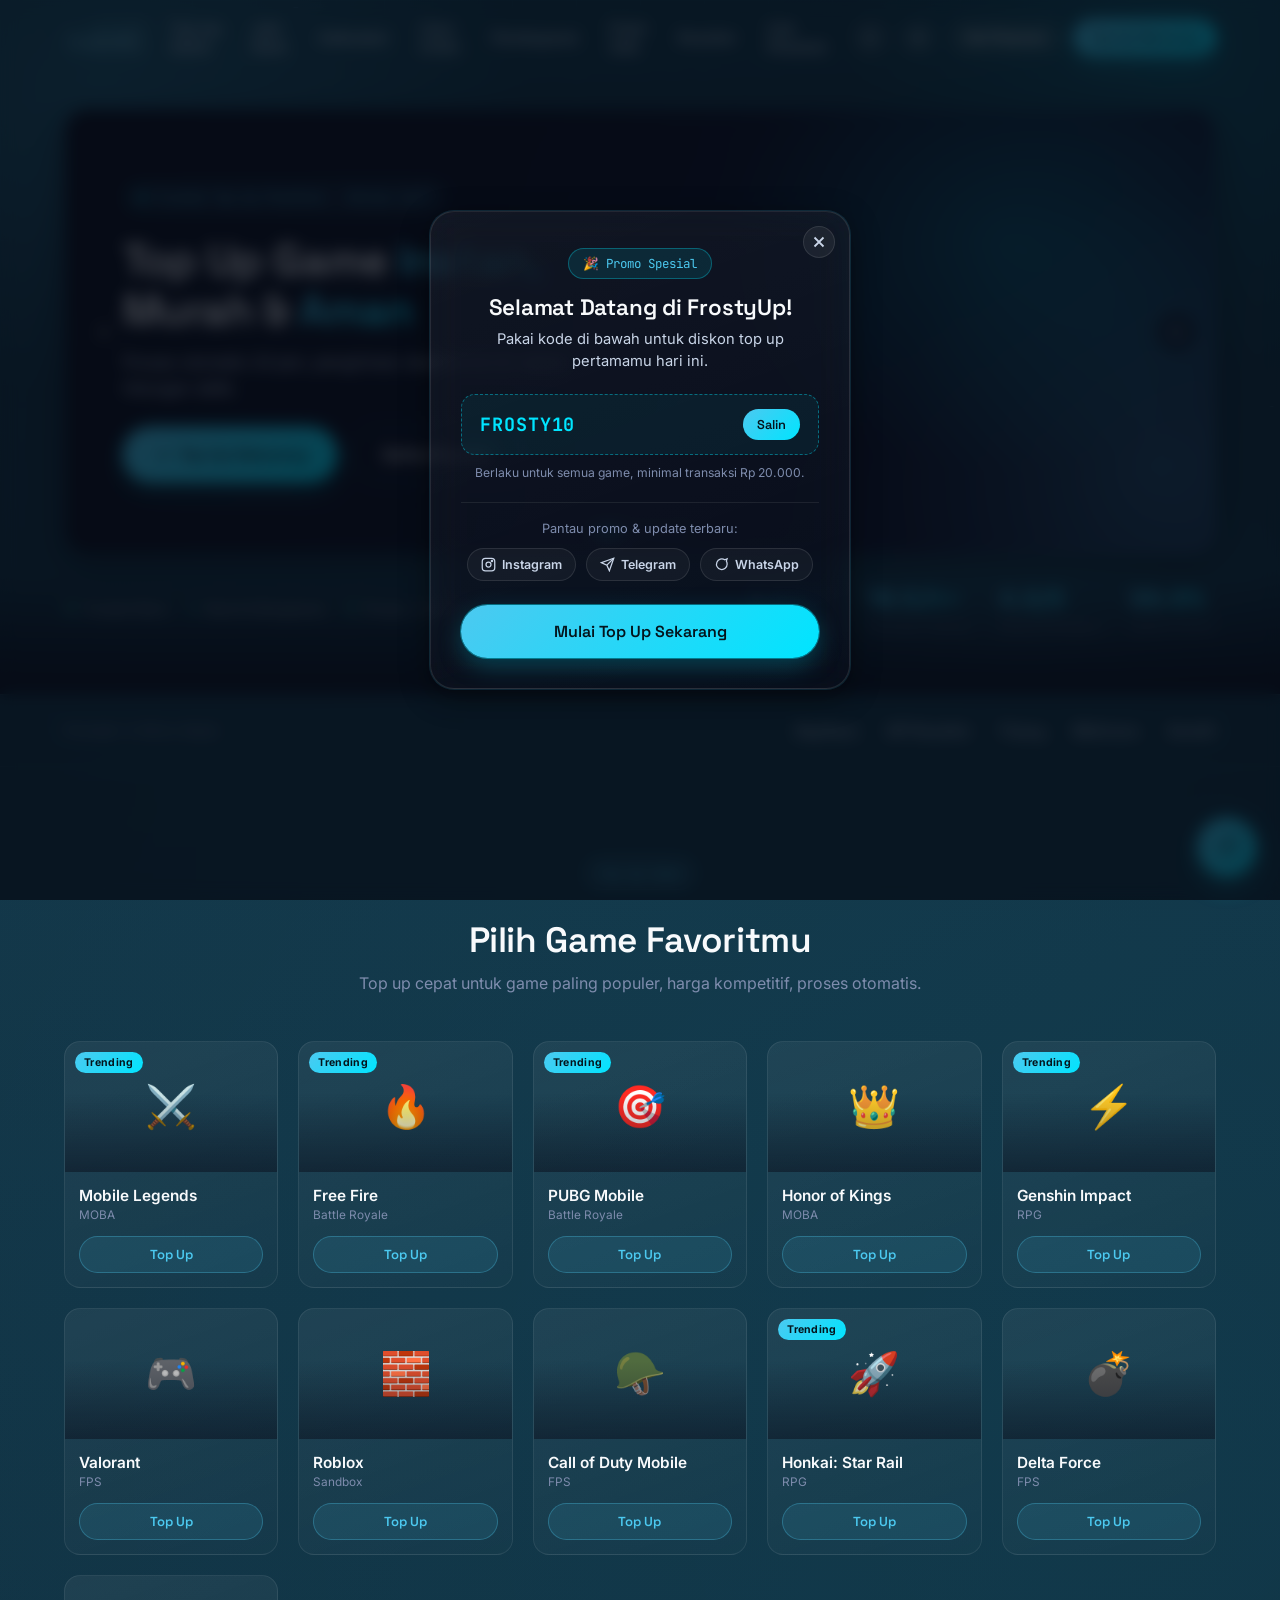
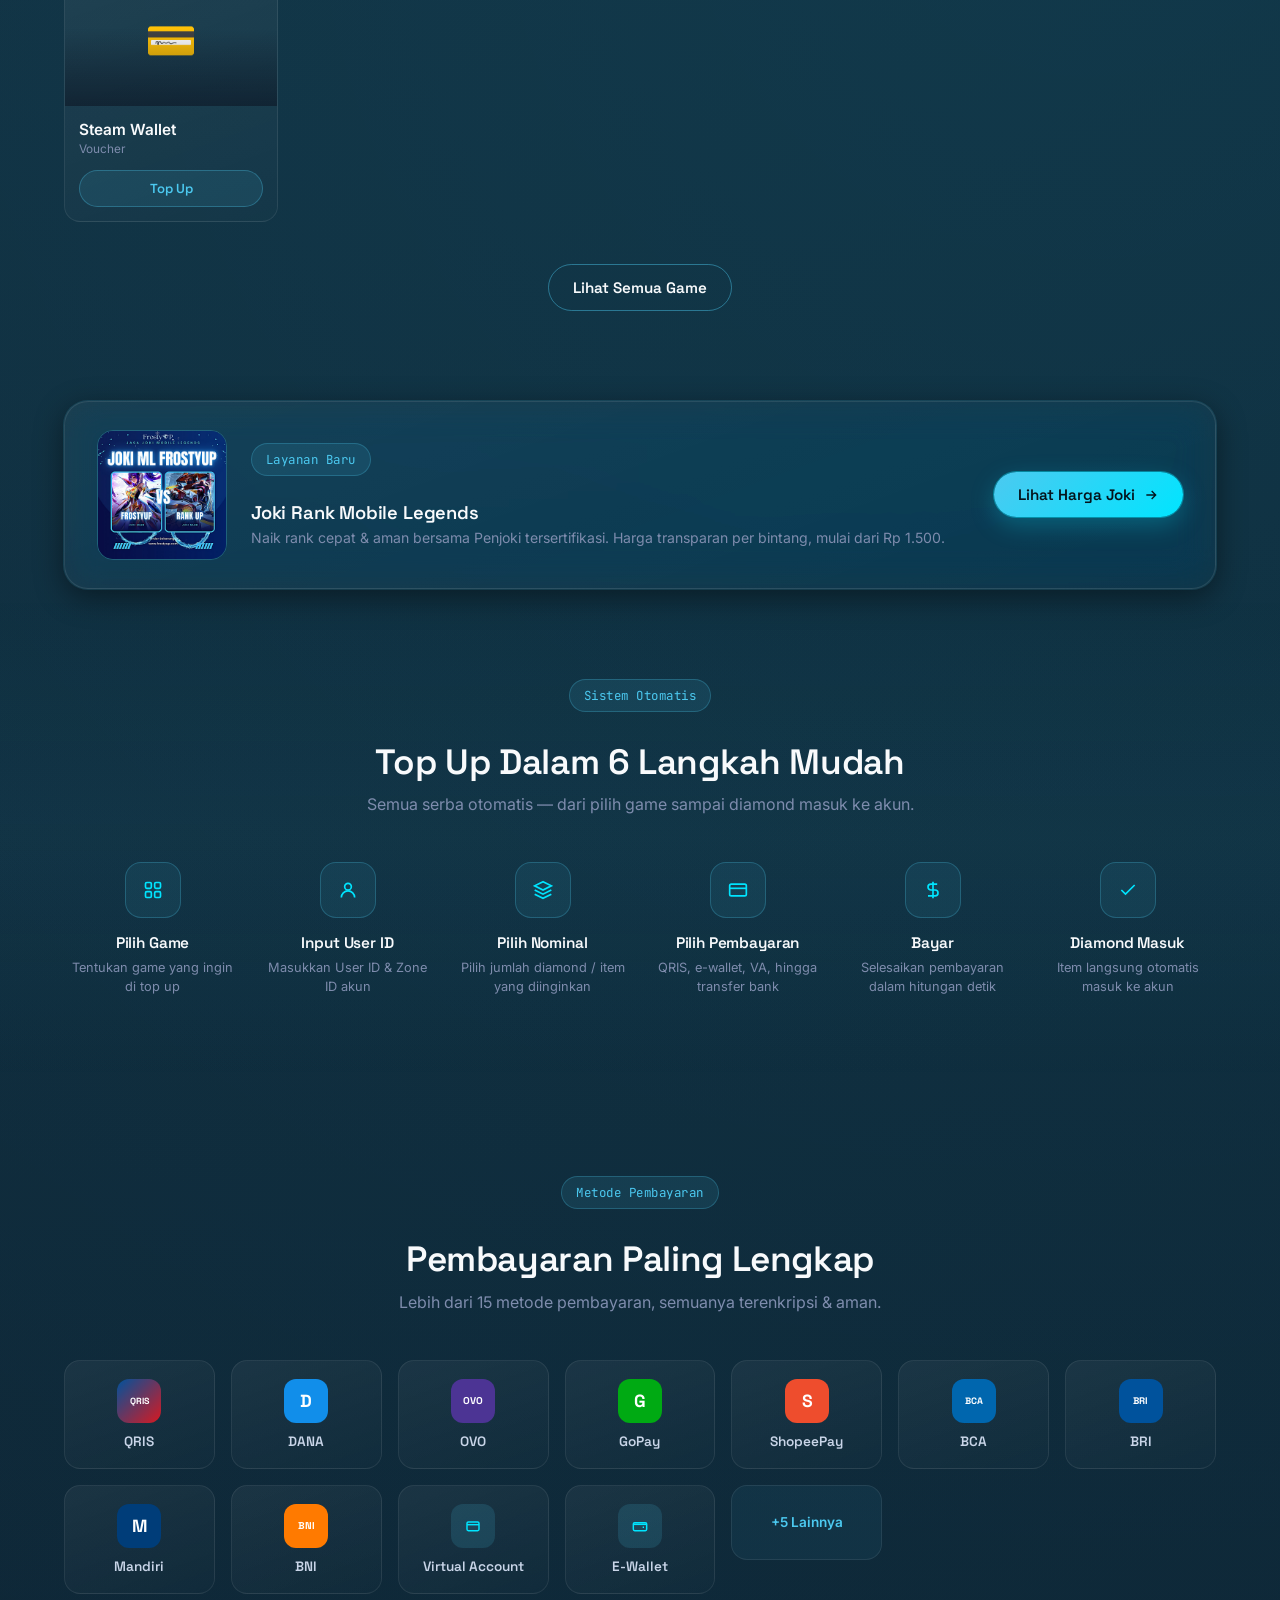
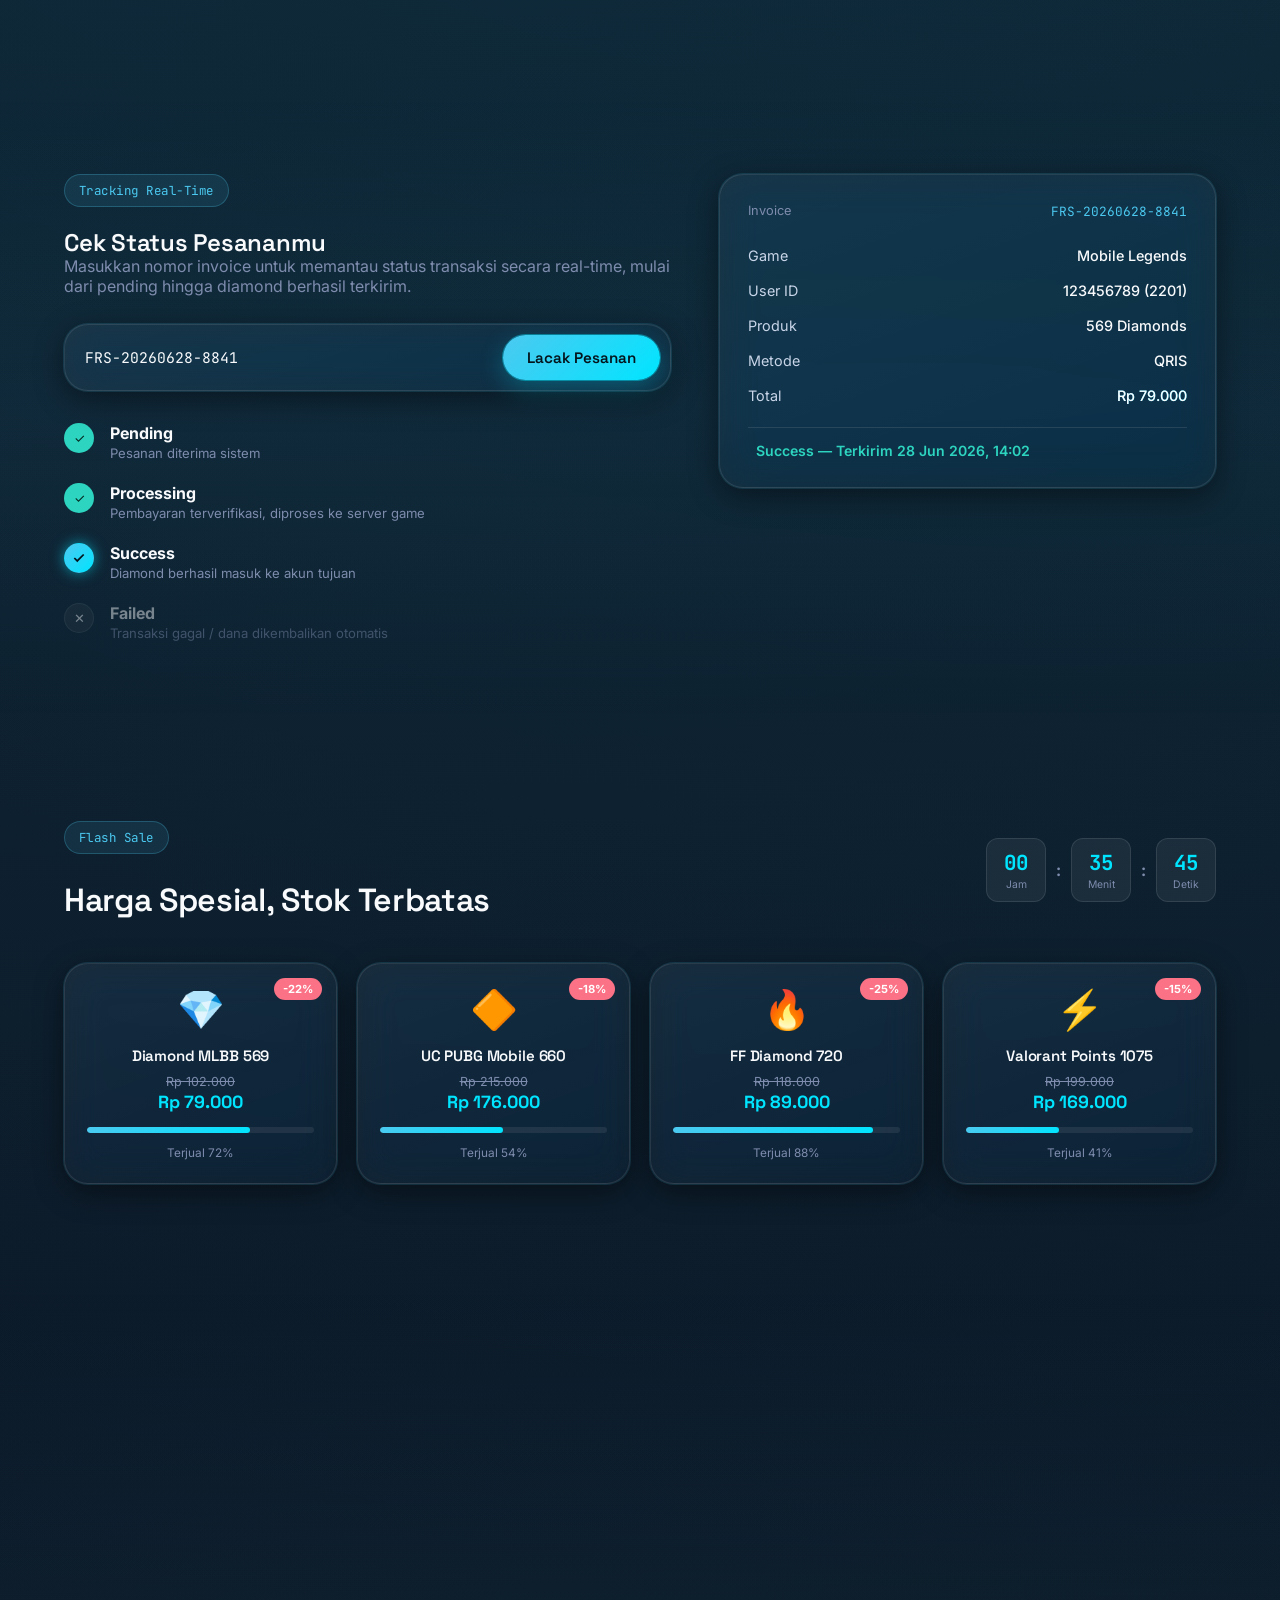
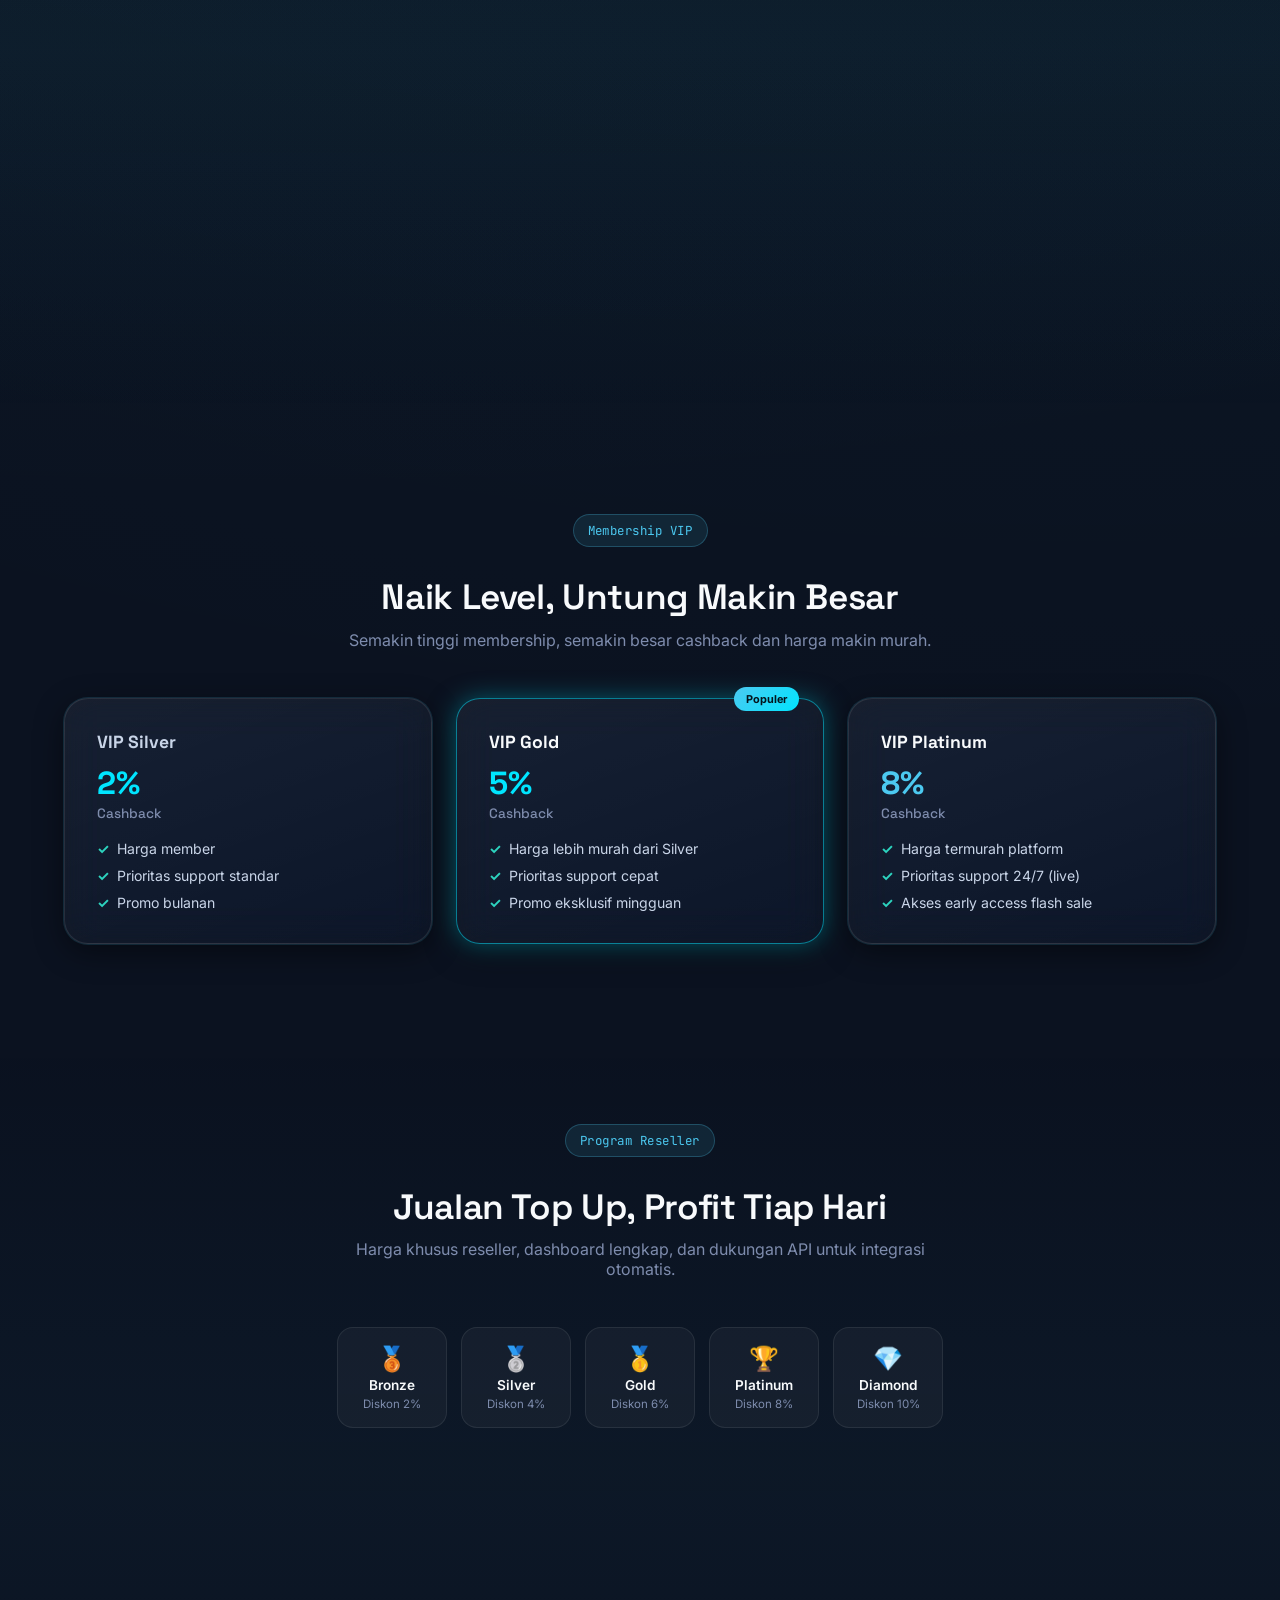
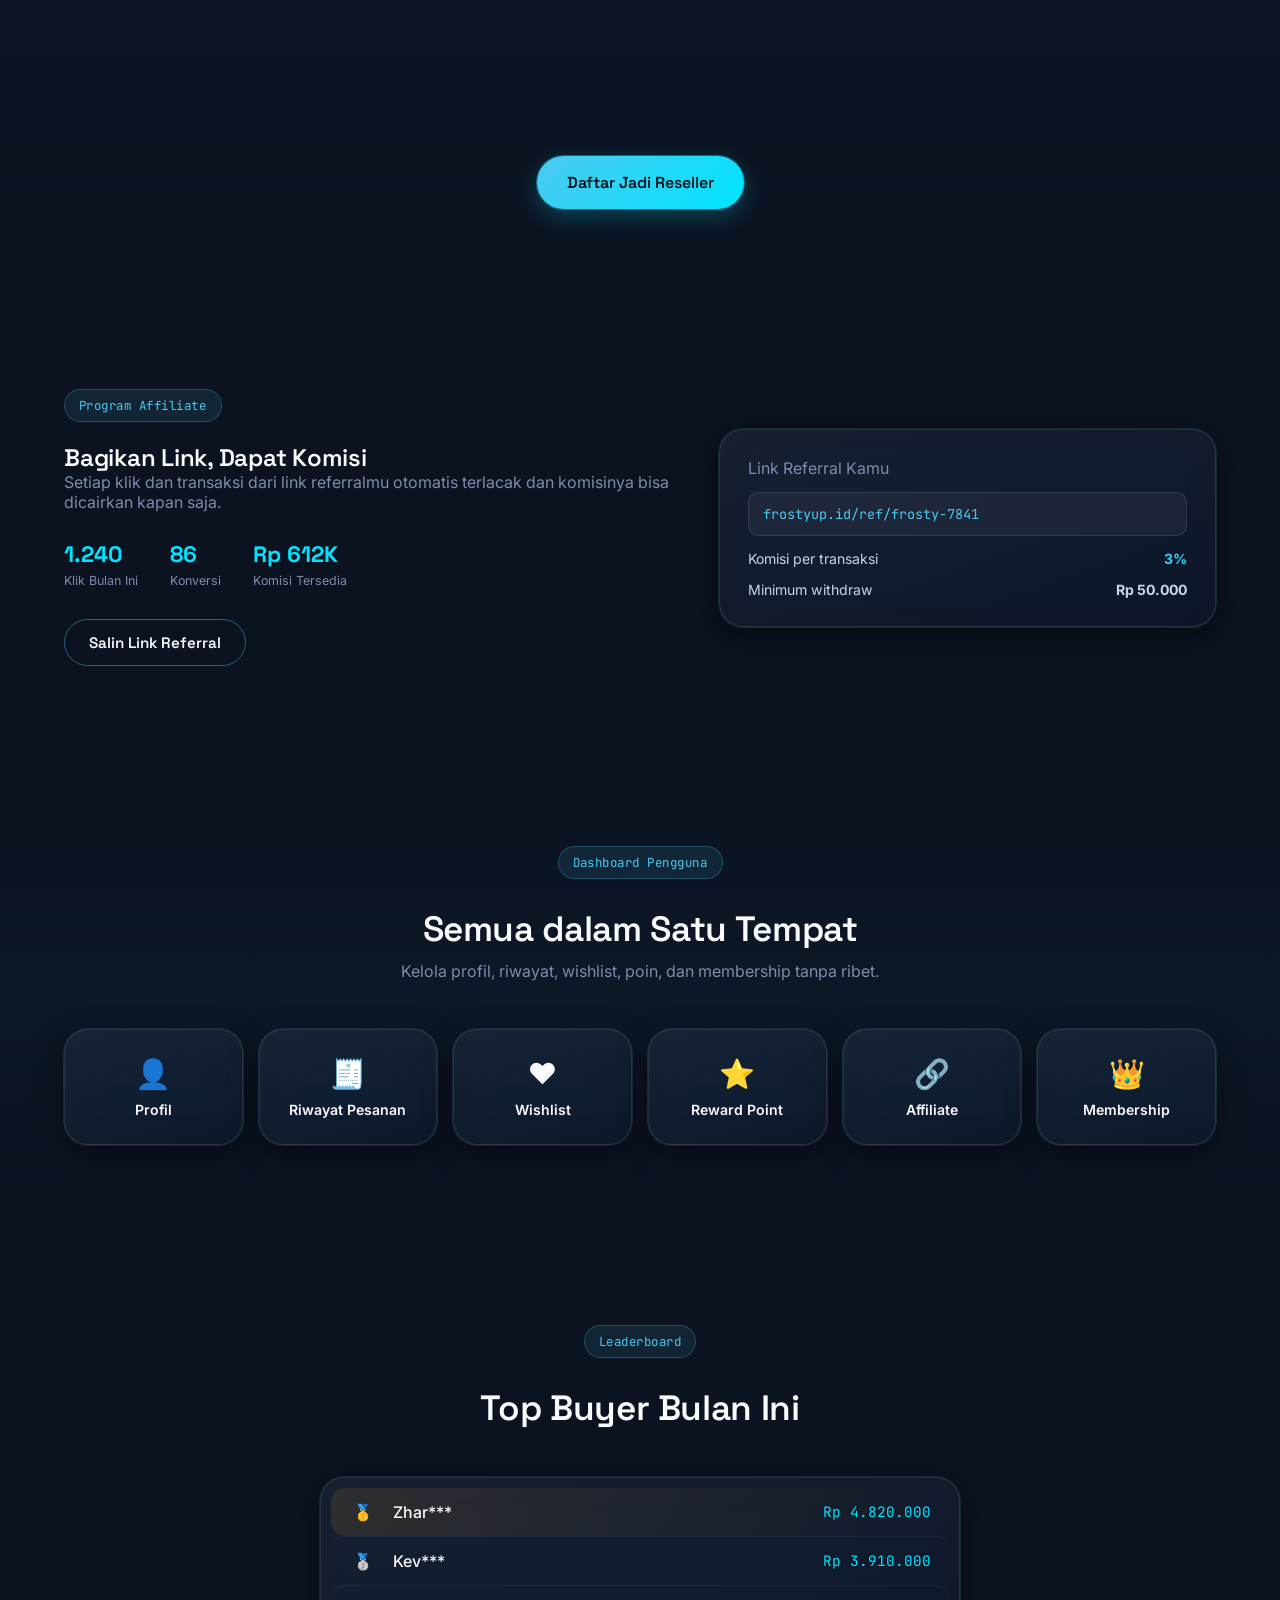
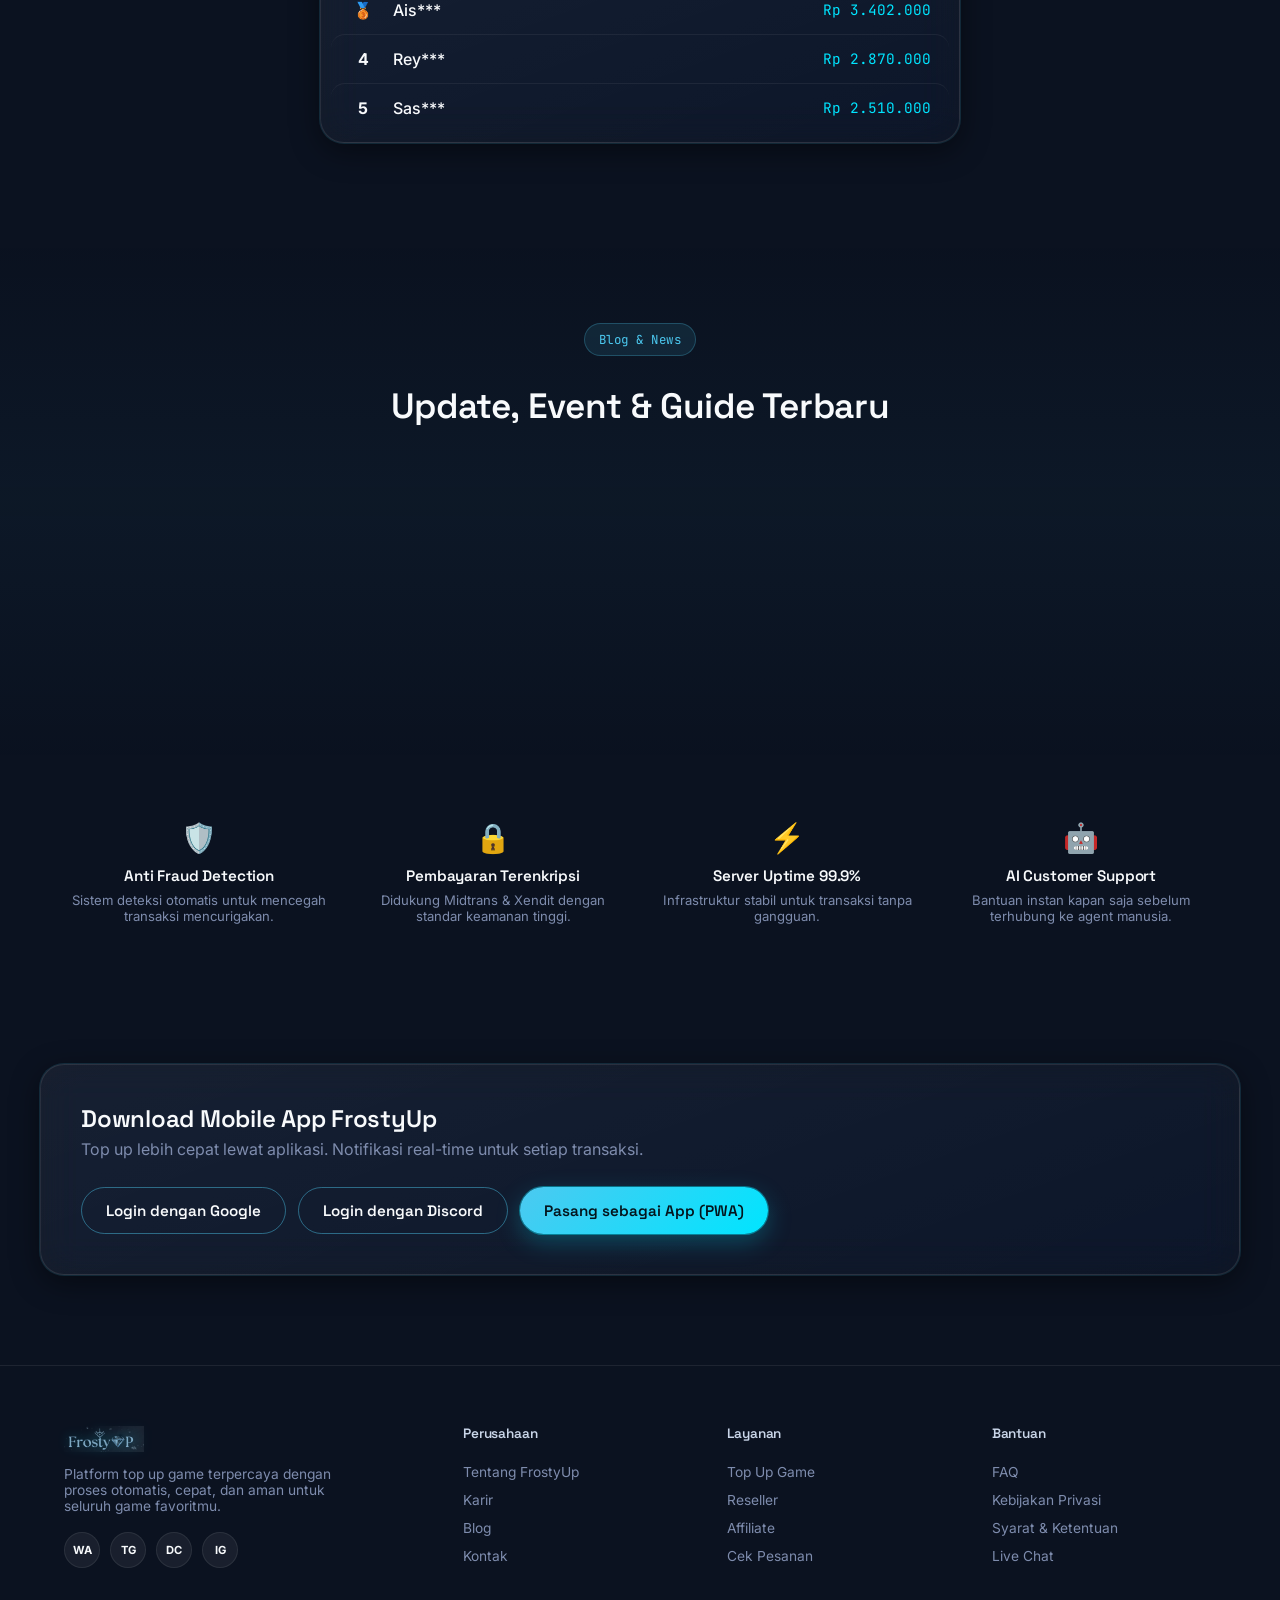
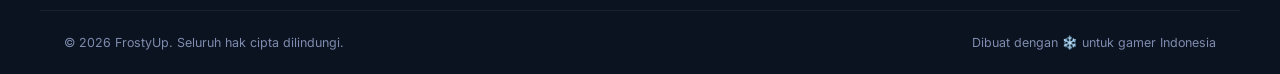
==== commit 6b7908b5: "Update index.html" ====
--- a/index.html
+++ b/index.html
@@ -235,7 +235,7 @@
     <div class="container strip-inner">
       <span class="strip-label">Provider &amp; Mitra Resmi</span>
       <div class="strip-logos">
-        <span>Digiflazz</span><span>VIP Reseller</span><span>Tripay</span><span>Midtrans</span><span>Xendit</span><span>BangJeff API</span>
+        <span>Digiflazz</span><span>VIP Reseller</span><span>Tripay</span><span>Midtrans</span><span>Xendit</span>
       </div>
     </div>
   </section>
@@ -265,7 +265,7 @@
         <div class="joki-banner-text">
           <span class="eyebrow eyebrow-light">Layanan Baru</span>
           <h3>Joki Rank Mobile Legends</h3>
-          <p class="muted">Naik rank cepat &amp; aman bersama joker tersertifikasi. Harga transparan per bintang, mulai dari Rp 1.500.</p>
+          <p class="muted">Naik rank cepat &amp; aman bersama Penjoki tersertifikasi. Harga transparan per bintang, mulai dari Rp 1.500.</p>
         </div>
         <span class="btn btn-primary joki-banner-cta">
           Lihat Harga Joki
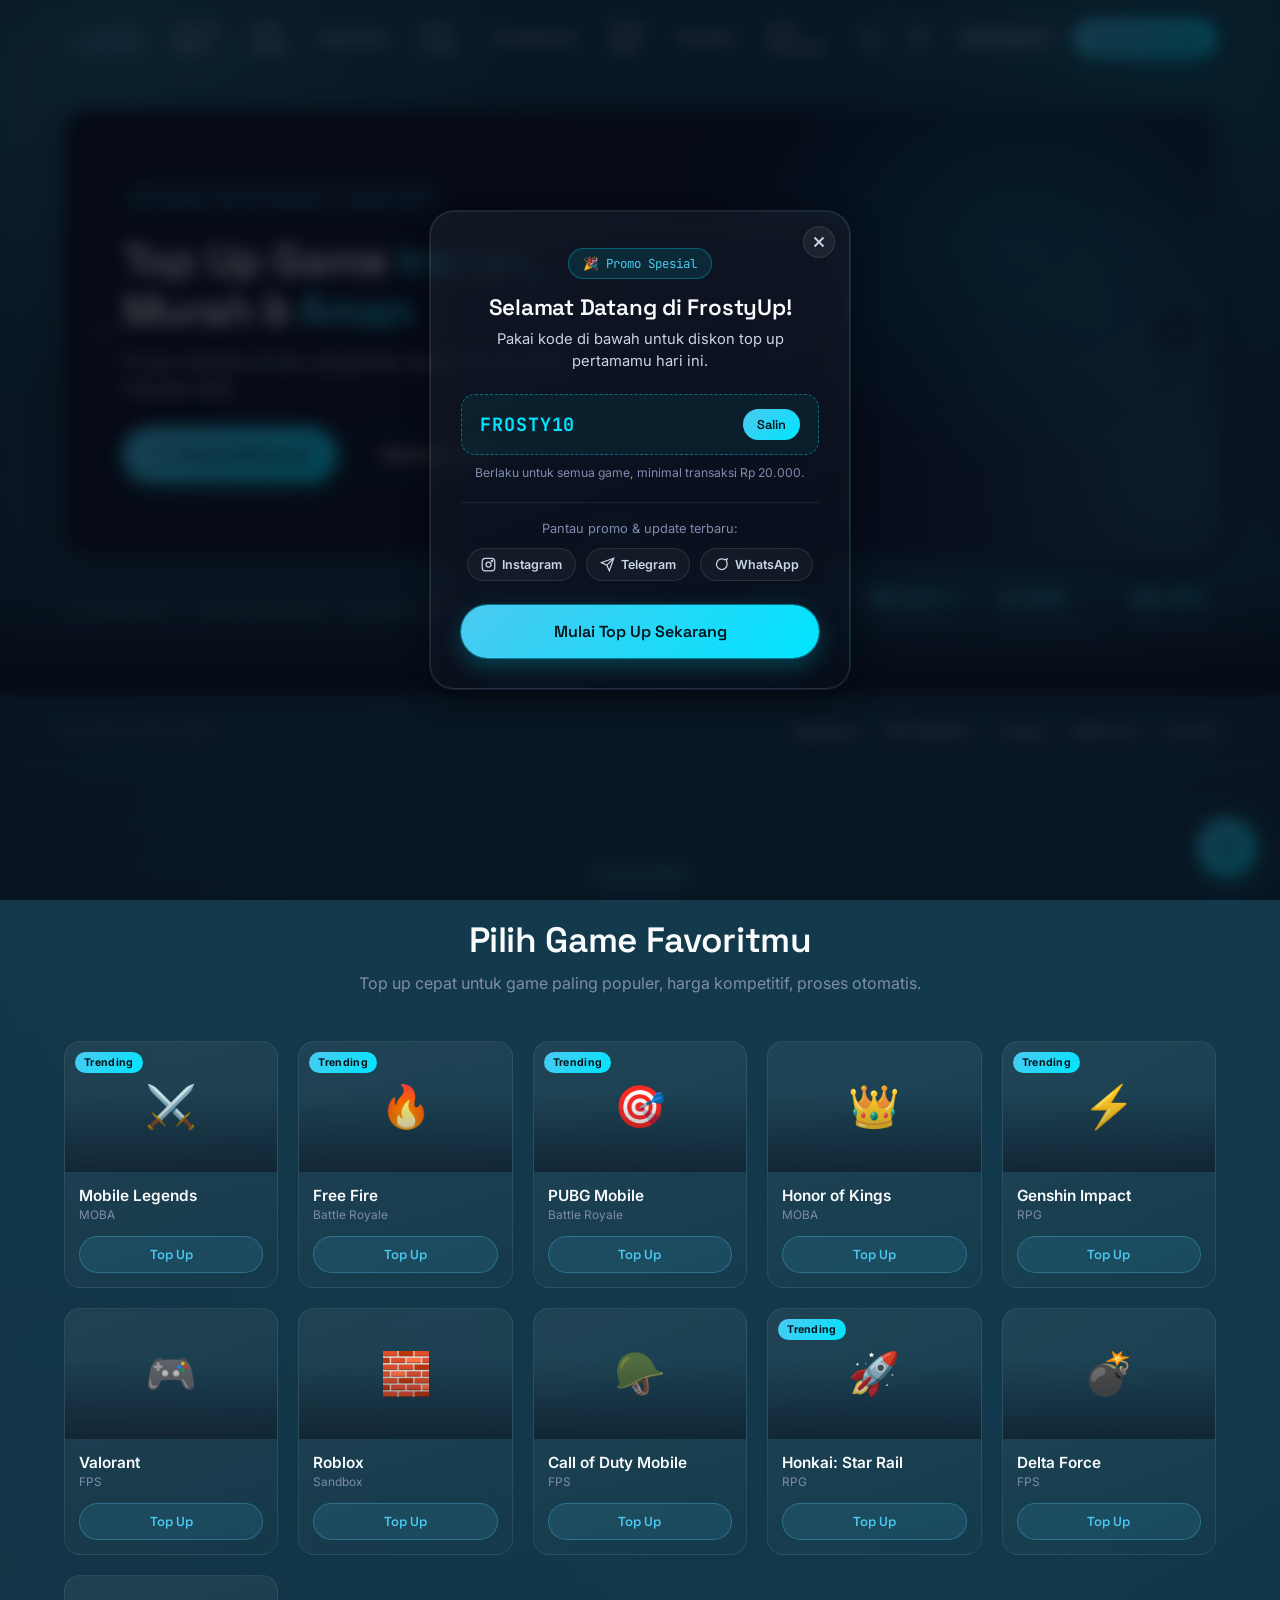
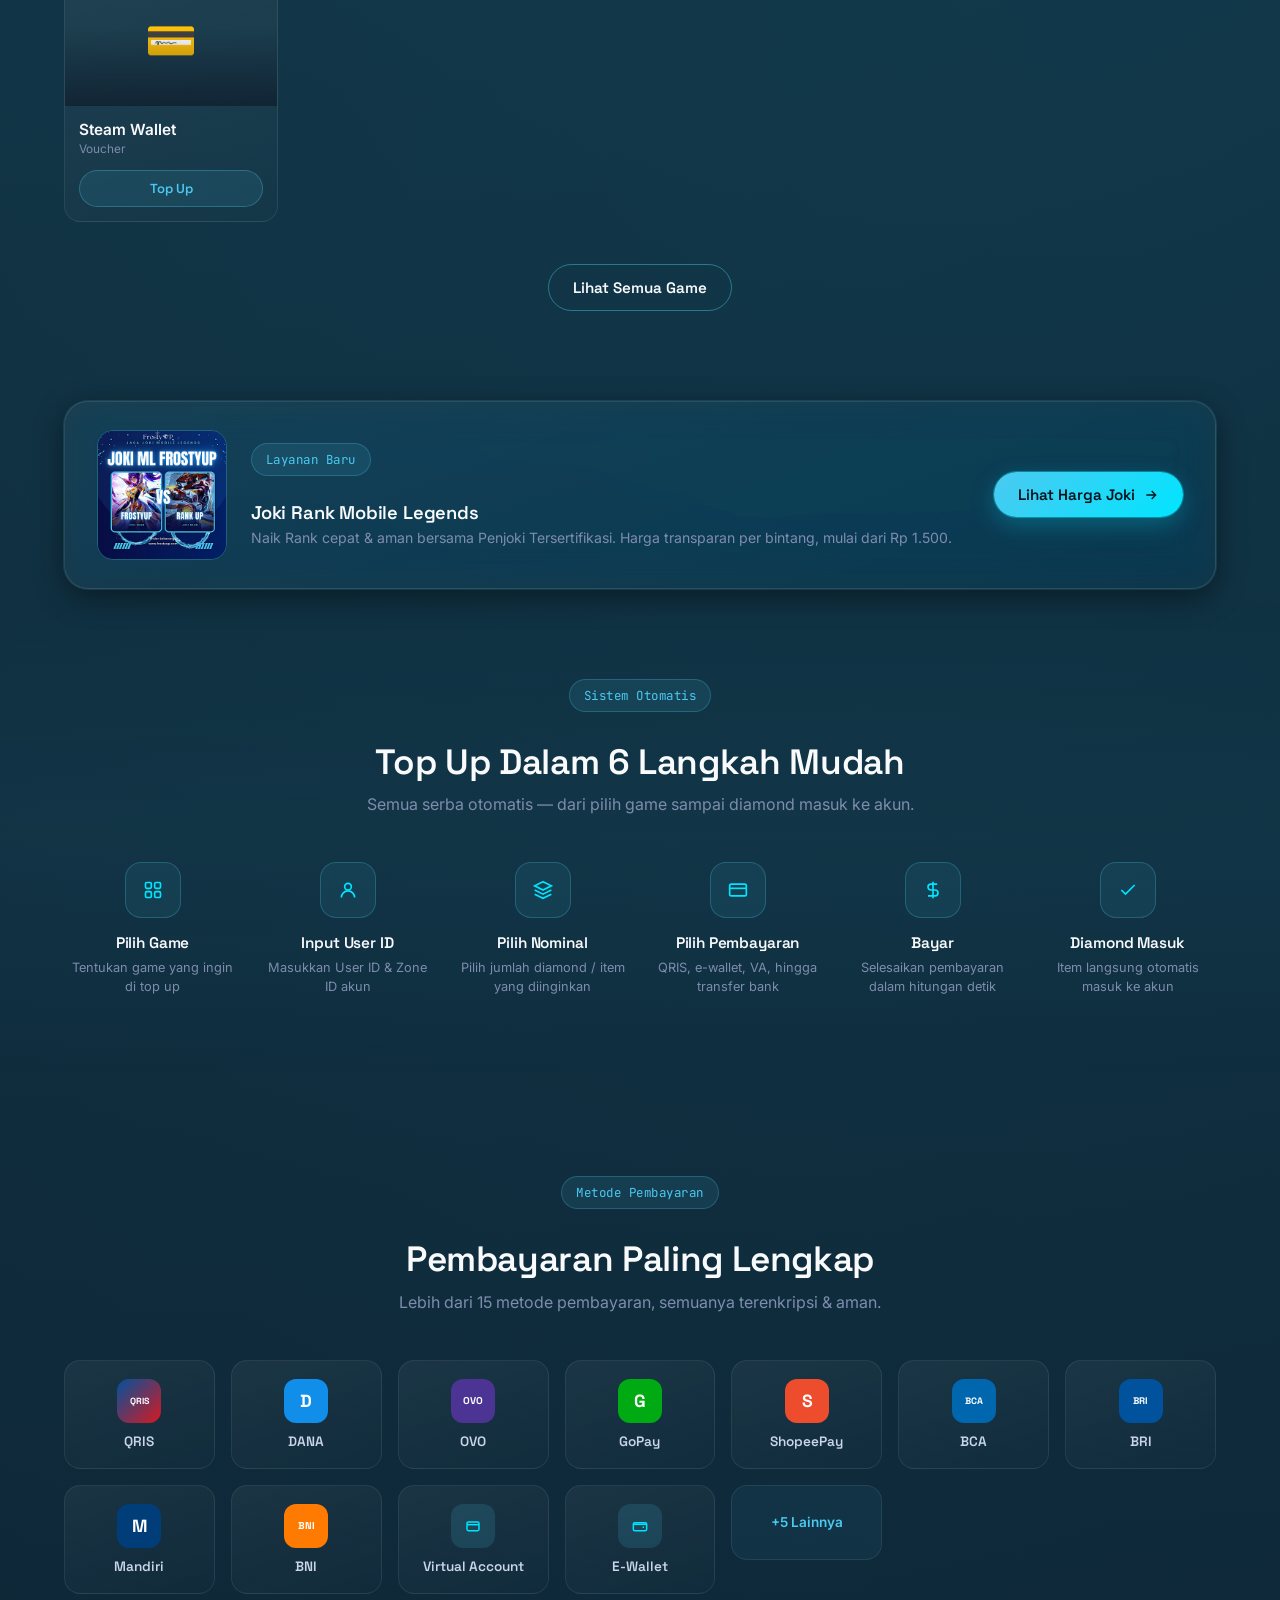
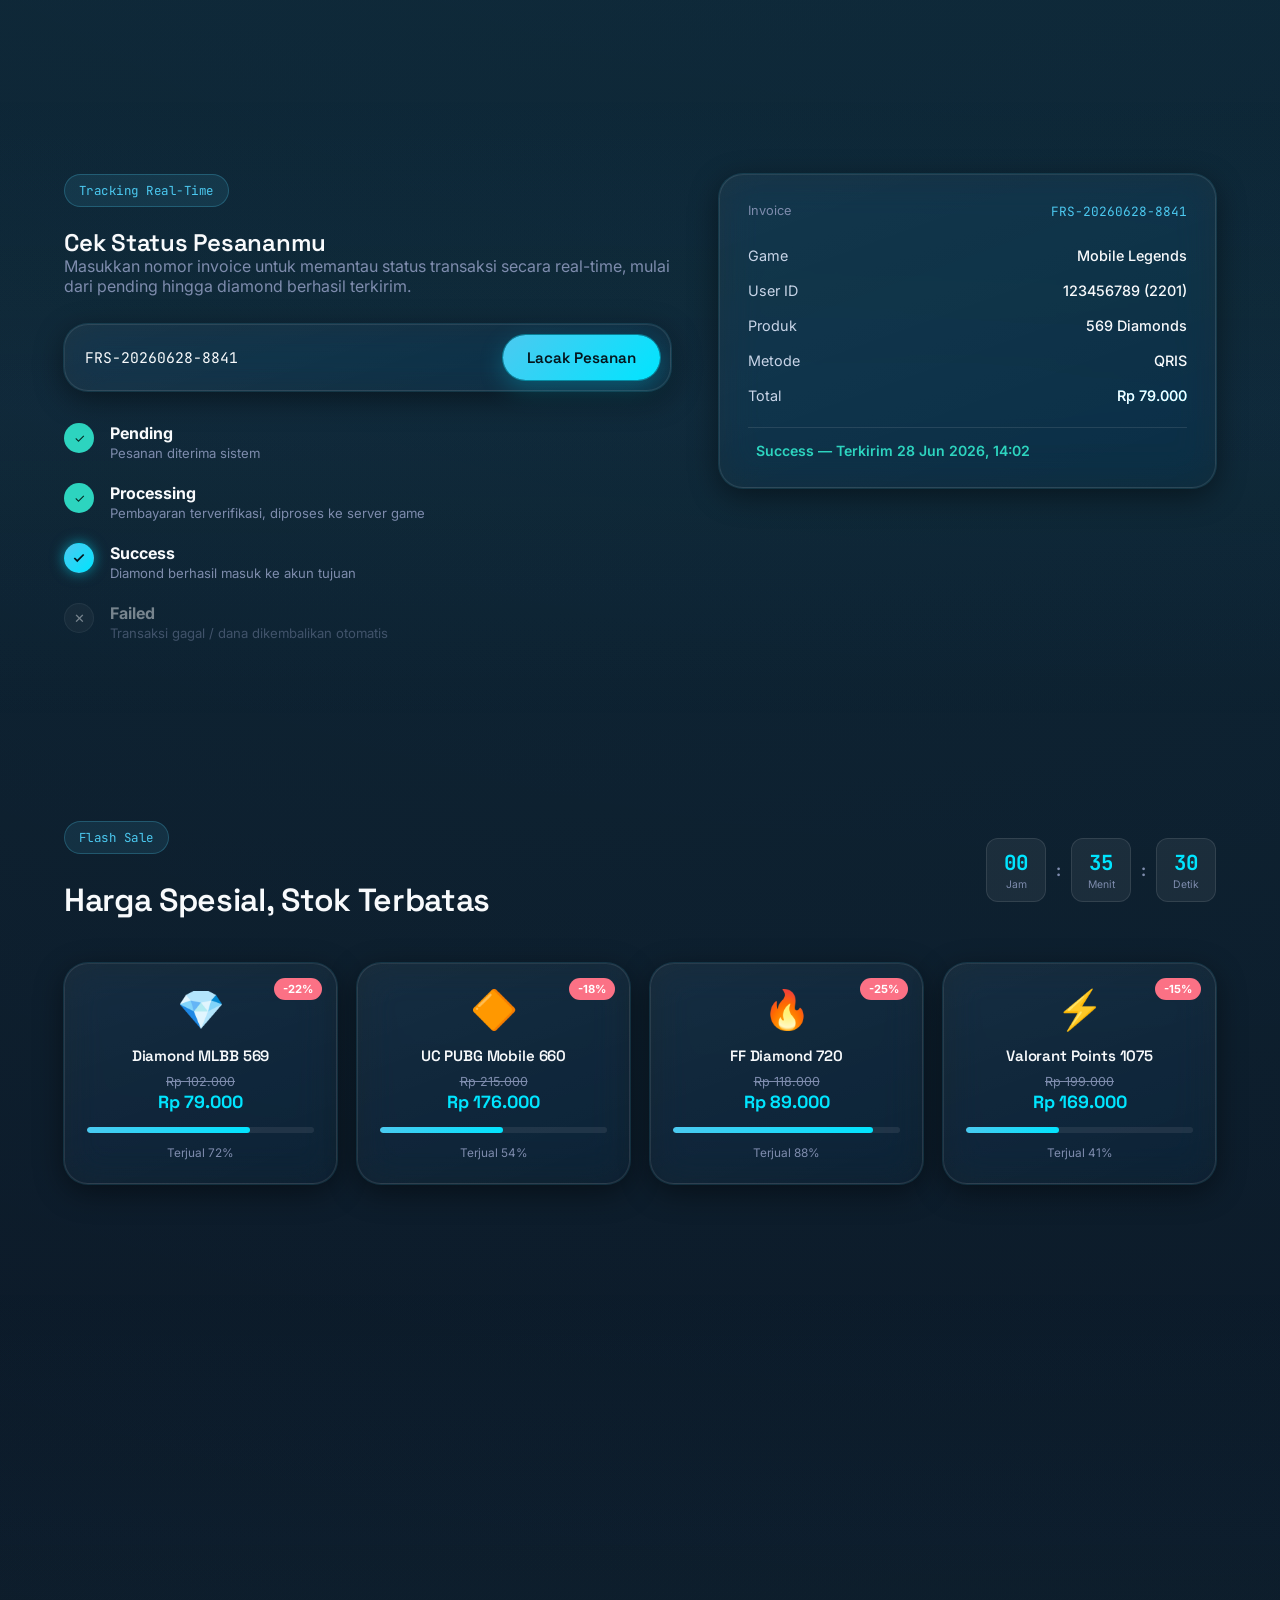
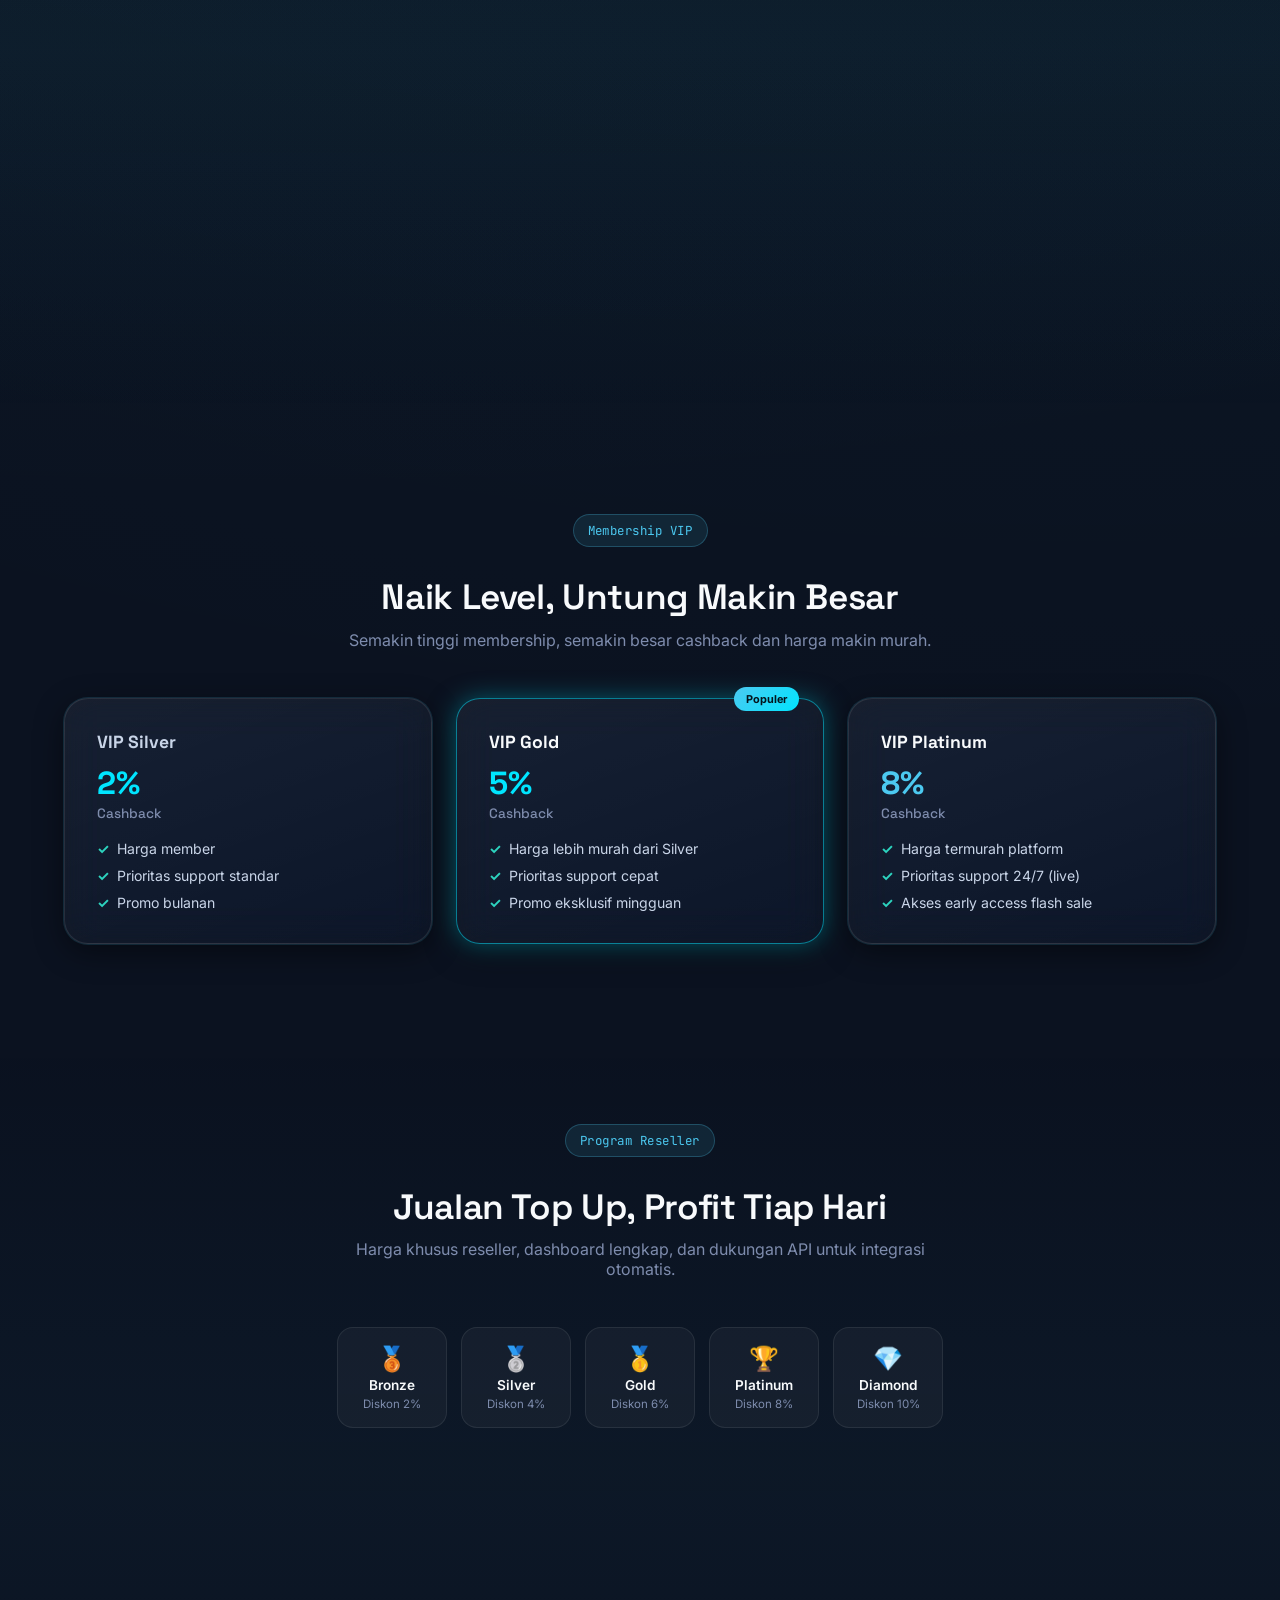
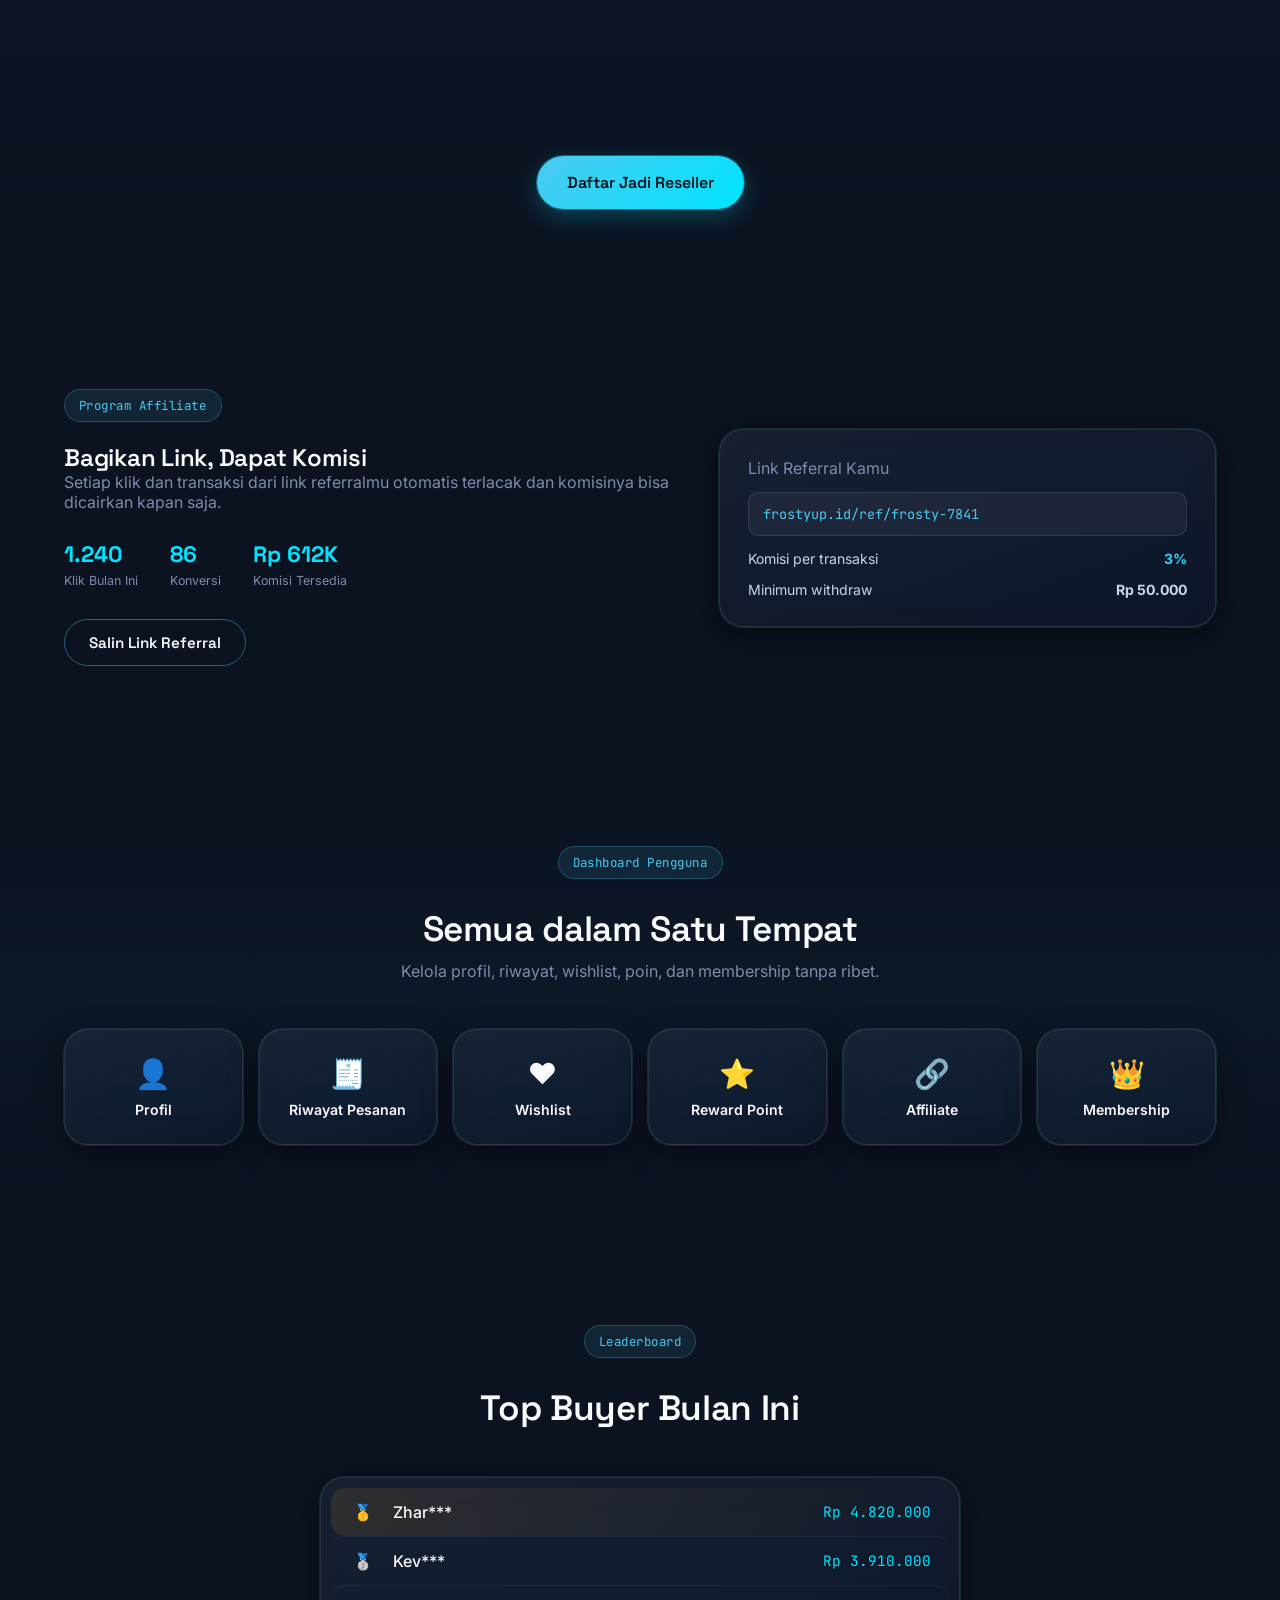
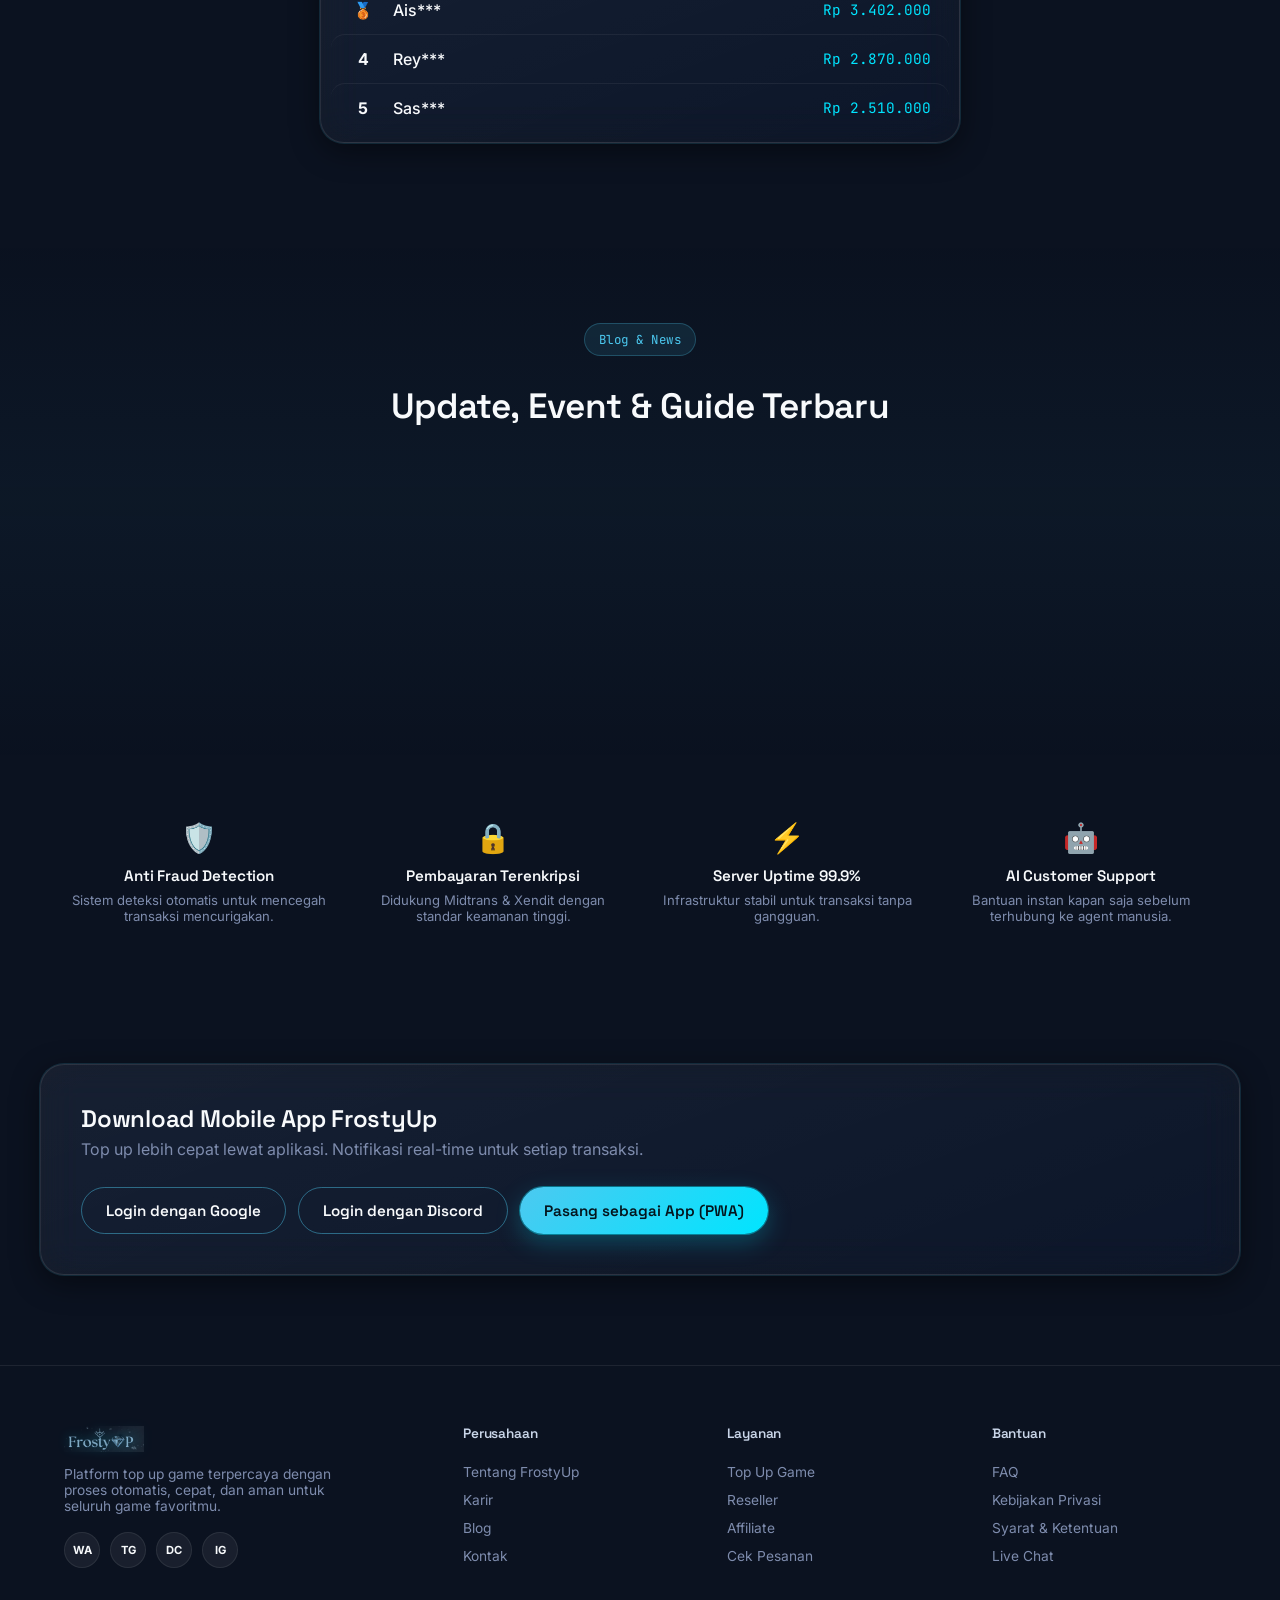
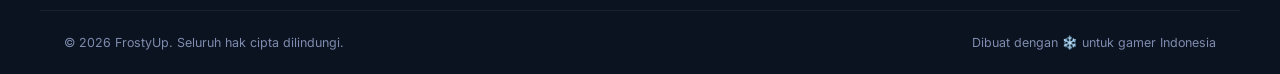
==== commit b18caccb: "Update index.html" ====
--- a/index.html
+++ b/index.html
@@ -160,7 +160,7 @@
                 Diamond gratis, voucher, sampai cashback — cukup login dan putar.
               </p>
               <div class="banner-cta">
-                <a href="#luckyspin" class="btn btn-primary btn-lg">Coba Sekarang</a>
+                <a href="#rewards" class="btn btn-primary btn-lg">Coba Sekarang</a>
               </div>
             </div>
           </article>
@@ -265,7 +265,7 @@
         <div class="joki-banner-text">
           <span class="eyebrow eyebrow-light">Layanan Baru</span>
           <h3>Joki Rank Mobile Legends</h3>
-          <p class="muted">Naik rank cepat &amp; aman bersama Penjoki tersertifikasi. Harga transparan per bintang, mulai dari Rp 1.500.</p>
+          <p class="muted">Naik Rank cepat &amp; aman bersama Penjoki Tersertifikasi. Harga transparan per bintang, mulai dari Rp 1.500.</p>
         </div>
         <span class="btn btn-primary joki-banner-cta">
           Lihat Harga Joki
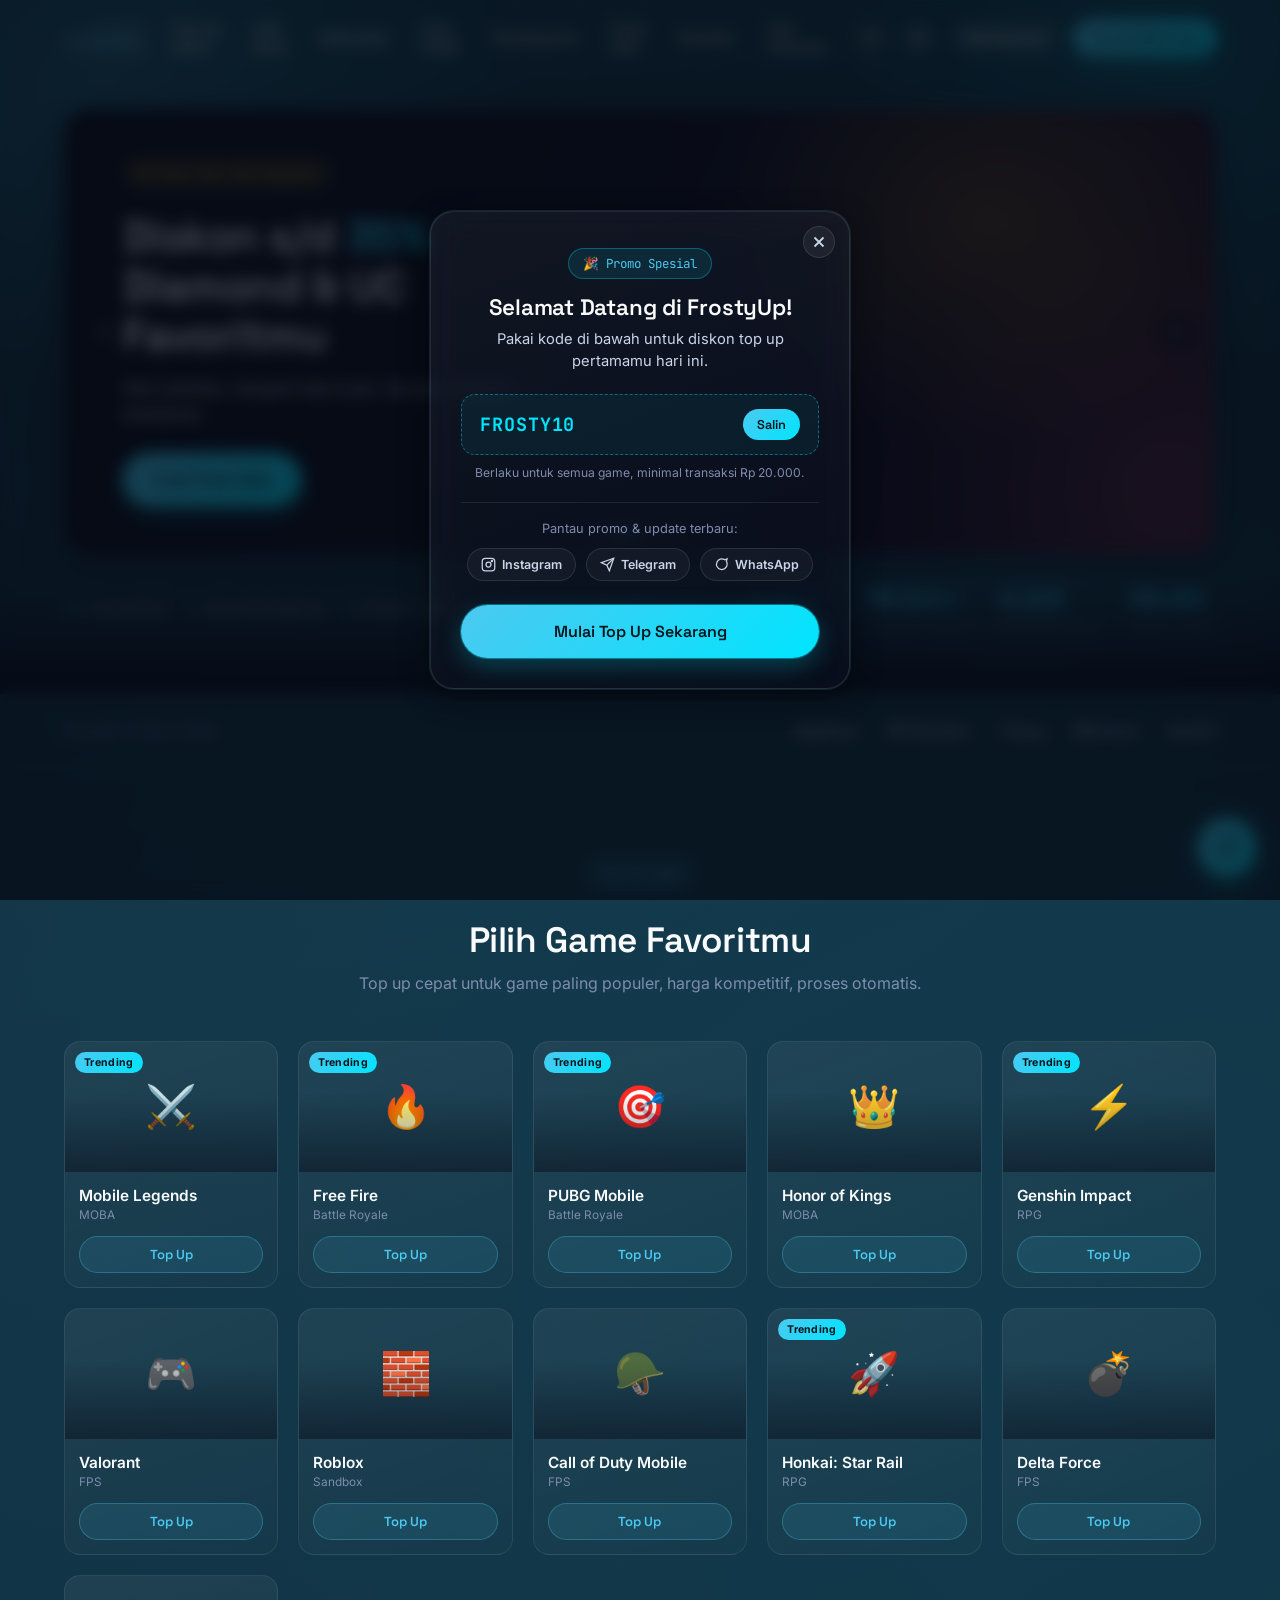
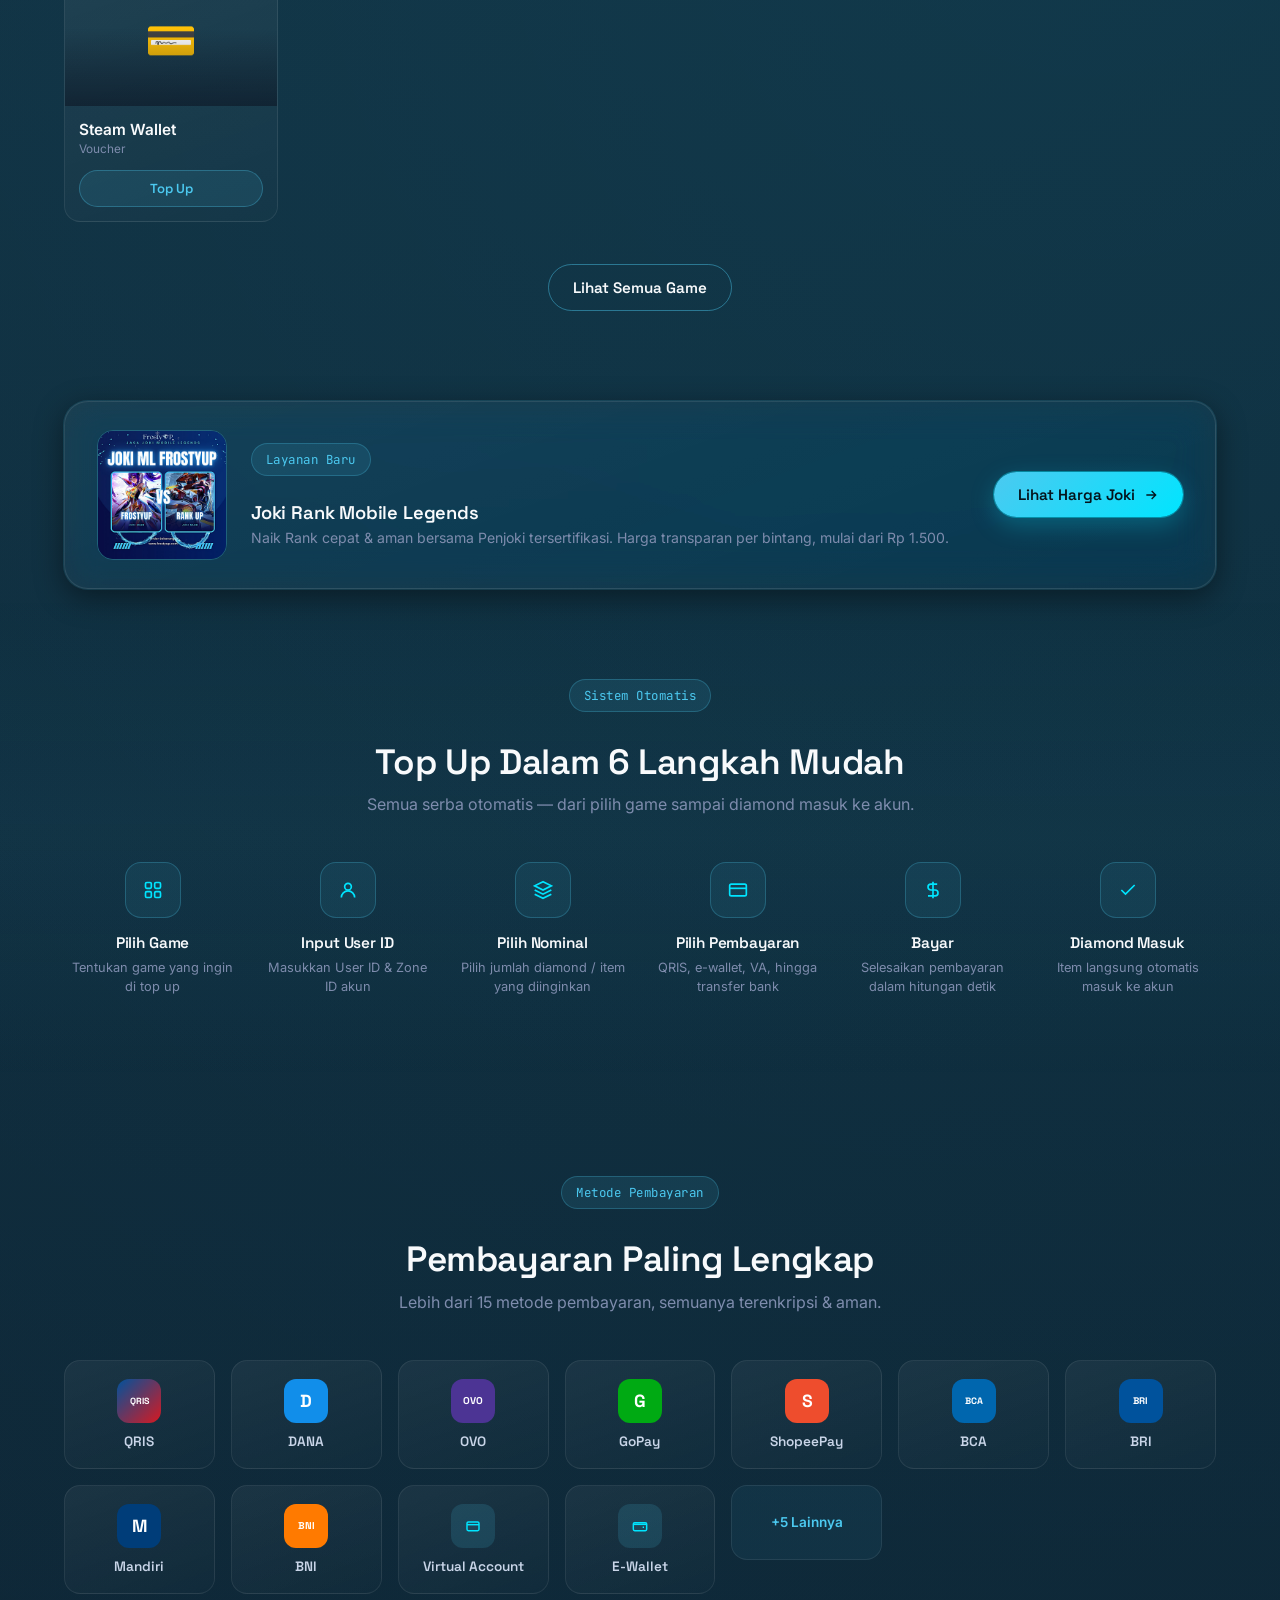
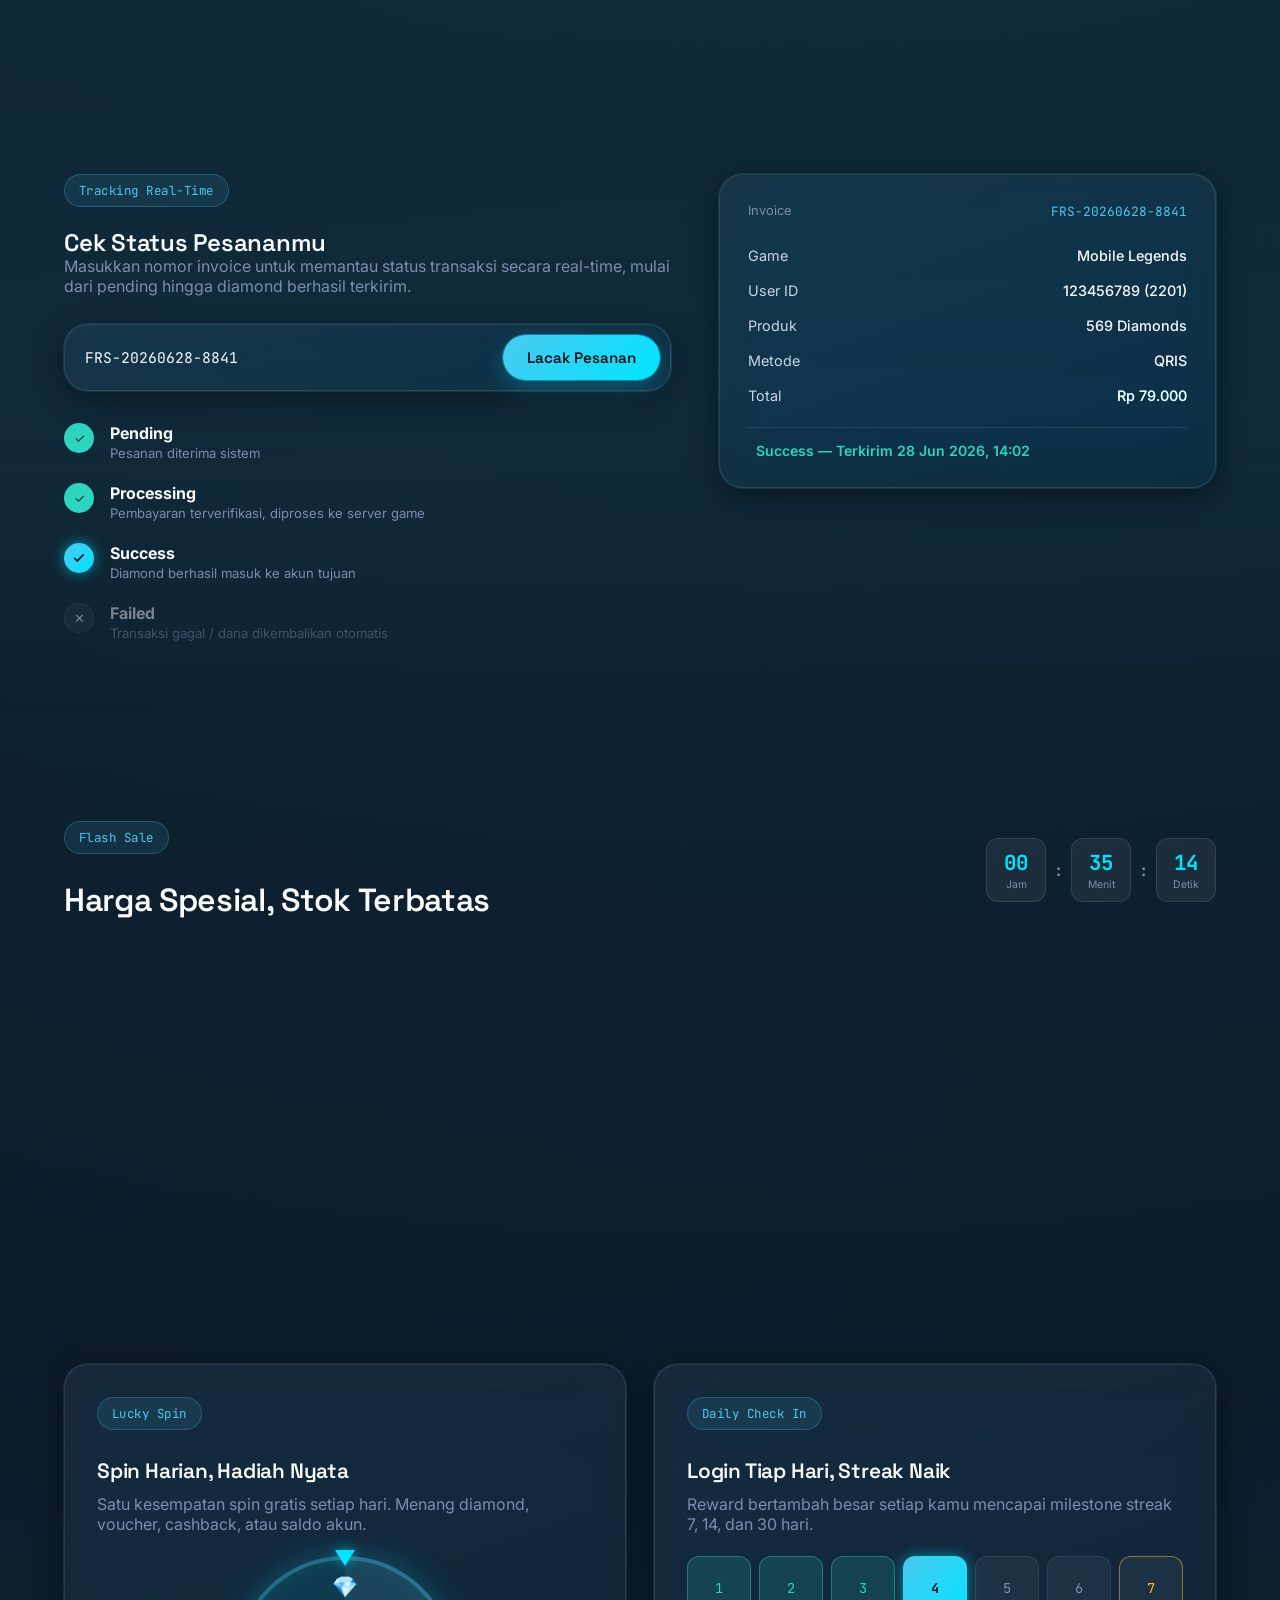
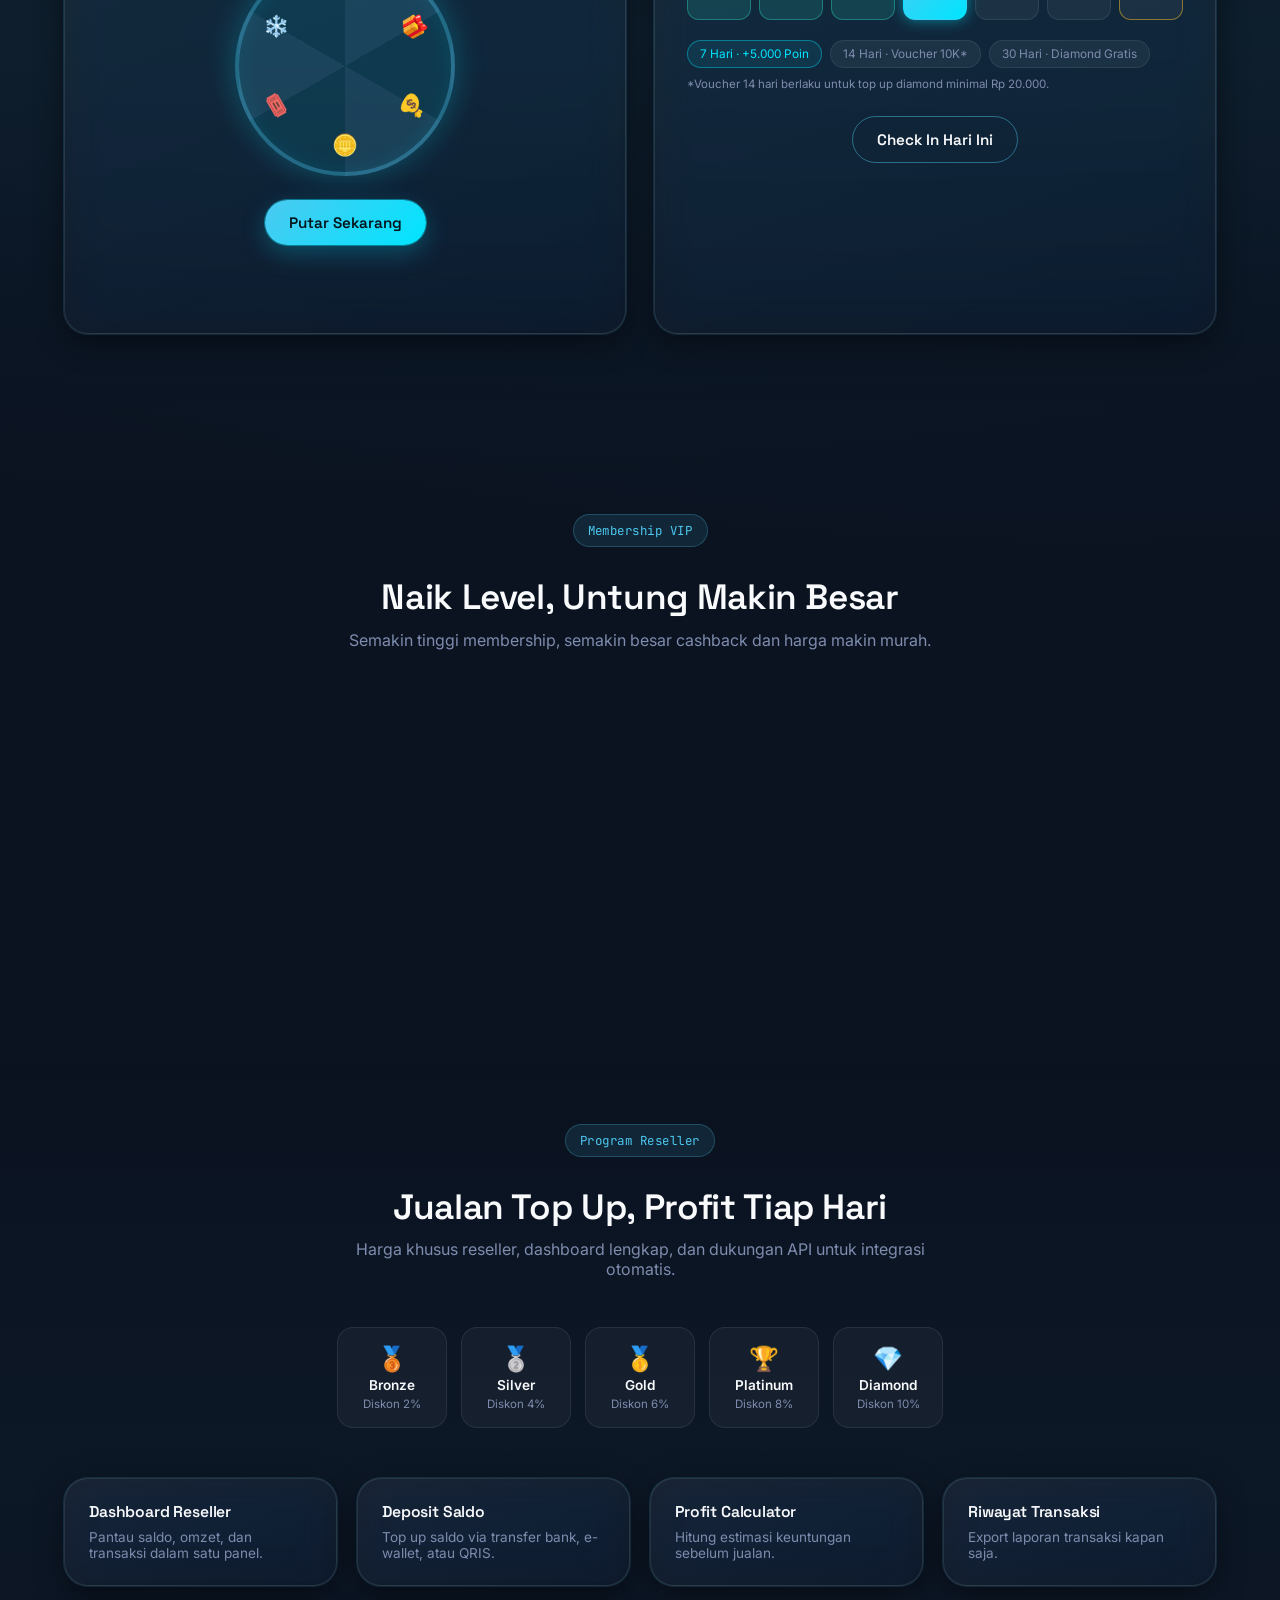
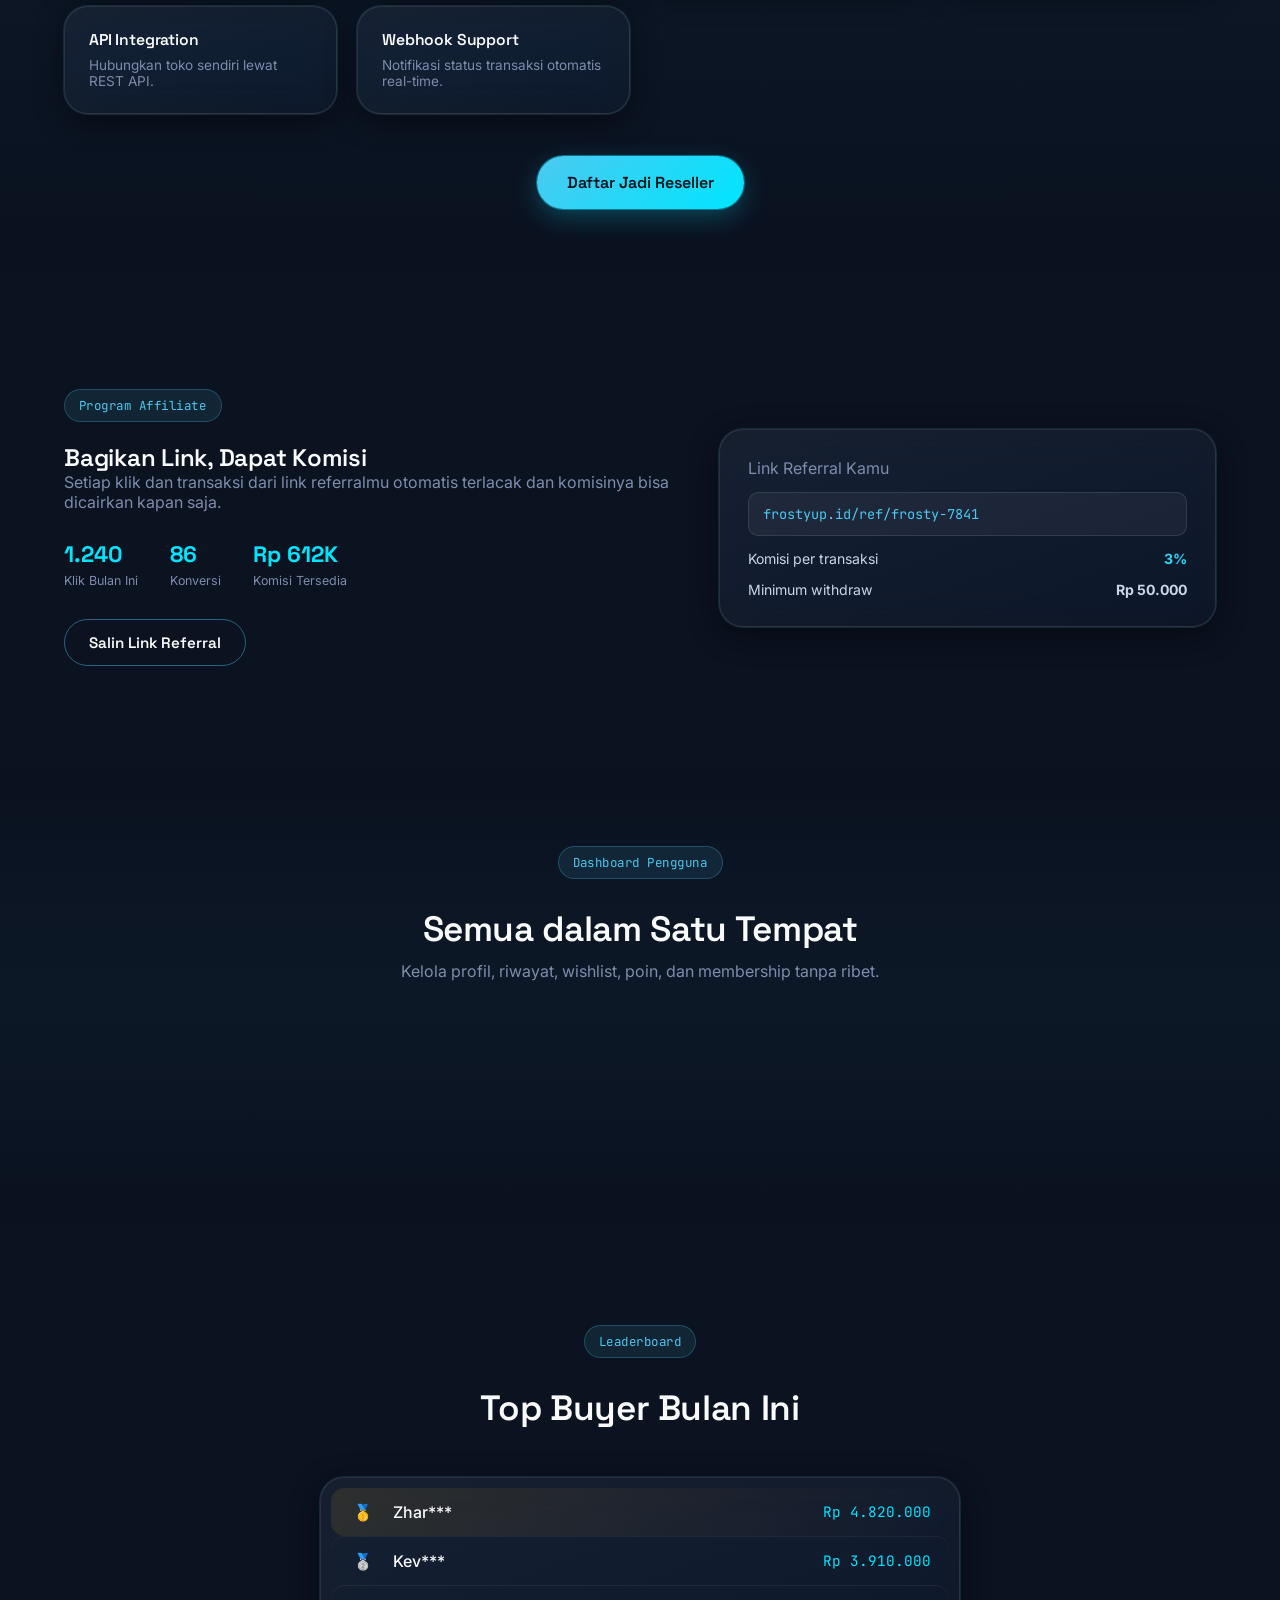
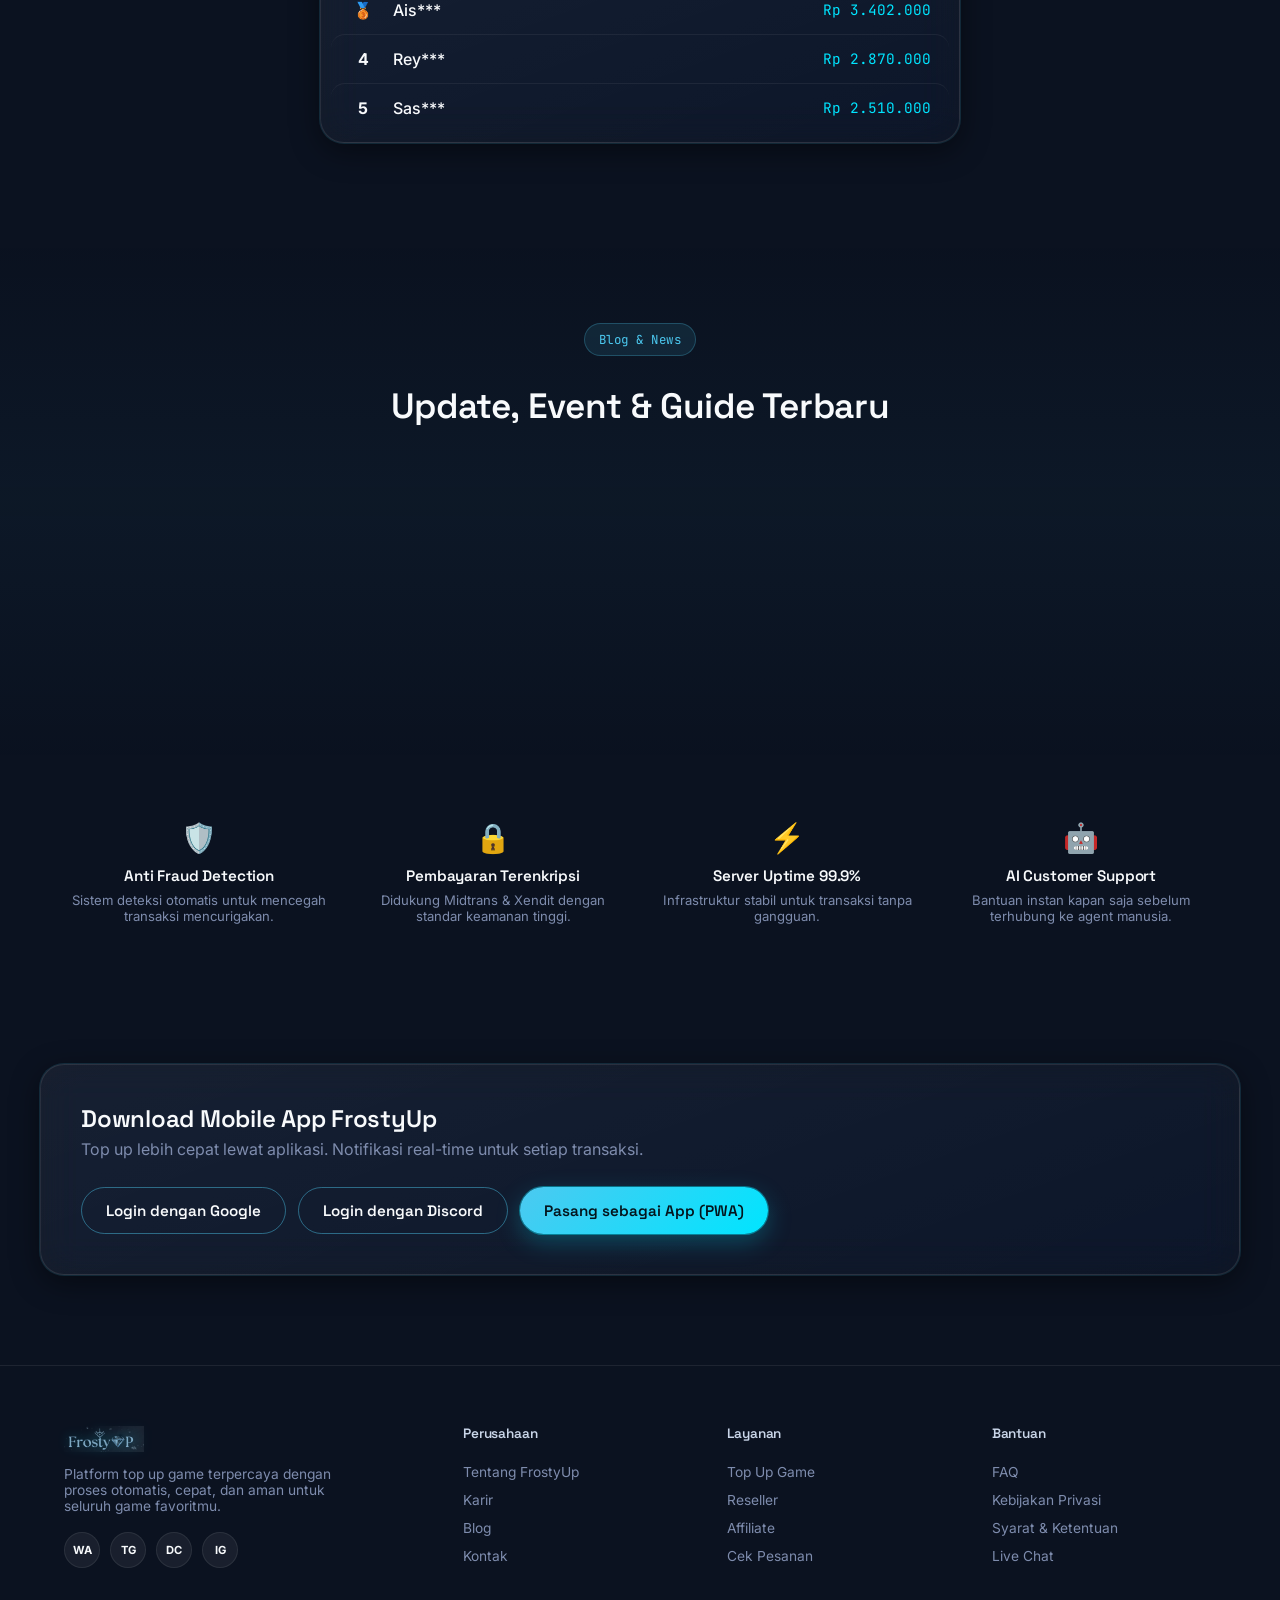
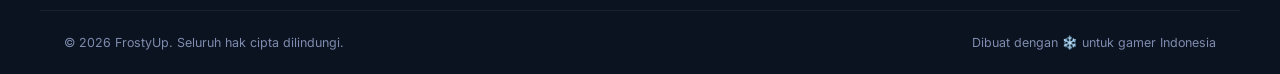
==== commit 1bed6c96: "Update index.html" ====
--- a/index.html
+++ b/index.html
@@ -265,7 +265,7 @@
         <div class="joki-banner-text">
           <span class="eyebrow eyebrow-light">Layanan Baru</span>
           <h3>Joki Rank Mobile Legends</h3>
-          <p class="muted">Naik Rank cepat &amp; aman bersama Penjoki Tersertifikasi. Harga transparan per bintang, mulai dari Rp 1.500.</p>
+          <p class="muted">Naik Rank cepat &amp; aman bersama Penjoki tersertifikasi. Harga transparan per bintang, mulai dari Rp 1.500.</p>
         </div>
         <span class="btn btn-primary joki-banner-cta">
           Lihat Harga Joki
--- a/style.css
+++ b/style.css
@@ -57,7 +57,7 @@
 }
 
 *{ box-sizing: border-box; margin:0; padding:0; }
-html{ scroll-behavior: smooth; }
+html{ scroll-behavior: auto; overflow-x: hidden; max-width: 100%; }
 
 body{
   font-family: var(--ff-body);
@@ -471,7 +471,7 @@
 
 /* ===================== Game Grid ===================== */
 .game-grid{
-  display:grid; grid-template-columns: repeat(auto-fill, minmax(190px, 1fr)); gap: 20px;
+  display:grid; grid-template-columns: repeat(auto-fill, minmax(min(190px, 100%), 1fr)); gap: 20px;
 }
 .game-card{
   display:block;
@@ -556,7 +556,7 @@
 
 /* ===================== Payment ===================== */
 .payment-grid{
-  display:grid; grid-template-columns: repeat(auto-fill, minmax(140px,1fr)); gap: 16px;
+  display:grid; grid-template-columns: repeat(auto-fill, minmax(min(140px, 100%), 1fr)); gap: 16px;
 }
 .pay-item{
   flex-direction: column; gap: 10px; padding: 18px 10px; border-radius: var(--radius-md);
@@ -639,7 +639,7 @@
 .cd-box label{ font-size: 0.65rem; color: var(--muted); }
 .cd-sep{ color: var(--muted); font-weight:700; }
 
-.flash-grid{ display:grid; grid-template-columns: repeat(auto-fit, minmax(220px,1fr)); gap: 20px; }
+.flash-grid{ display:grid; grid-template-columns: repeat(auto-fit, minmax(min(220px, 100%), 1fr)); gap: 20px; }
 .flash-card{ position:relative; padding: 22px; text-align:center; }
 .flash-tag{
   position:absolute; top:14px; right:14px; background: var(--danger); color:#fff;
@@ -742,7 +742,7 @@
 .rl-icon{ font-size: 1.5rem; }
 .rl-item small{ color: var(--muted); font-weight:400; font-size: 0.72rem; }
 
-.reseller-grid{ display:grid; grid-template-columns: repeat(auto-fit, minmax(220px,1fr)); gap: 20px; }
+.reseller-grid{ display:grid; grid-template-columns: repeat(auto-fit, minmax(min(220px, 100%), 1fr)); gap: 20px; }
 .rfeat{ padding: 24px; }
 .rfeat h4{ font-size: 0.98rem; margin-bottom: 8px; }
 .rfeat p{ font-size: 0.85rem; color: var(--muted); }
@@ -761,7 +761,7 @@
 .ref-rate-row{ display:flex; justify-content:space-between; font-size: 0.88rem; color: var(--frost-dim); }
 
 /* ===================== Dashboard preview ===================== */
-.dash-grid{ display:grid; grid-template-columns: repeat(auto-fit, minmax(150px,1fr)); gap: 16px; }
+.dash-grid{ display:grid; grid-template-columns: repeat(auto-fit, minmax(min(150px, 100%), 1fr)); gap: 16px; }
 .dash-item{
   padding: 26px 16px; text-align:center; font-weight:600; font-size: 0.88rem;
   transition: all .25s ease;
@@ -781,7 +781,7 @@
 .lb-1{ background: linear-gradient(90deg, rgba(251,191,36,0.1), transparent); }
 
 /* ===================== Blog ===================== */
-.blog-grid{ display:grid; grid-template-columns: repeat(auto-fit, minmax(260px,1fr)); gap: 22px; }
+.blog-grid{ display:grid; grid-template-columns: repeat(auto-fit, minmax(min(260px, 100%), 1fr)); gap: 22px; }
 .blog-card{ padding: 22px; transition: transform .25s ease; }
 .blog-card:hover{ transform: translateY(-5px); }
 .blog-tag{
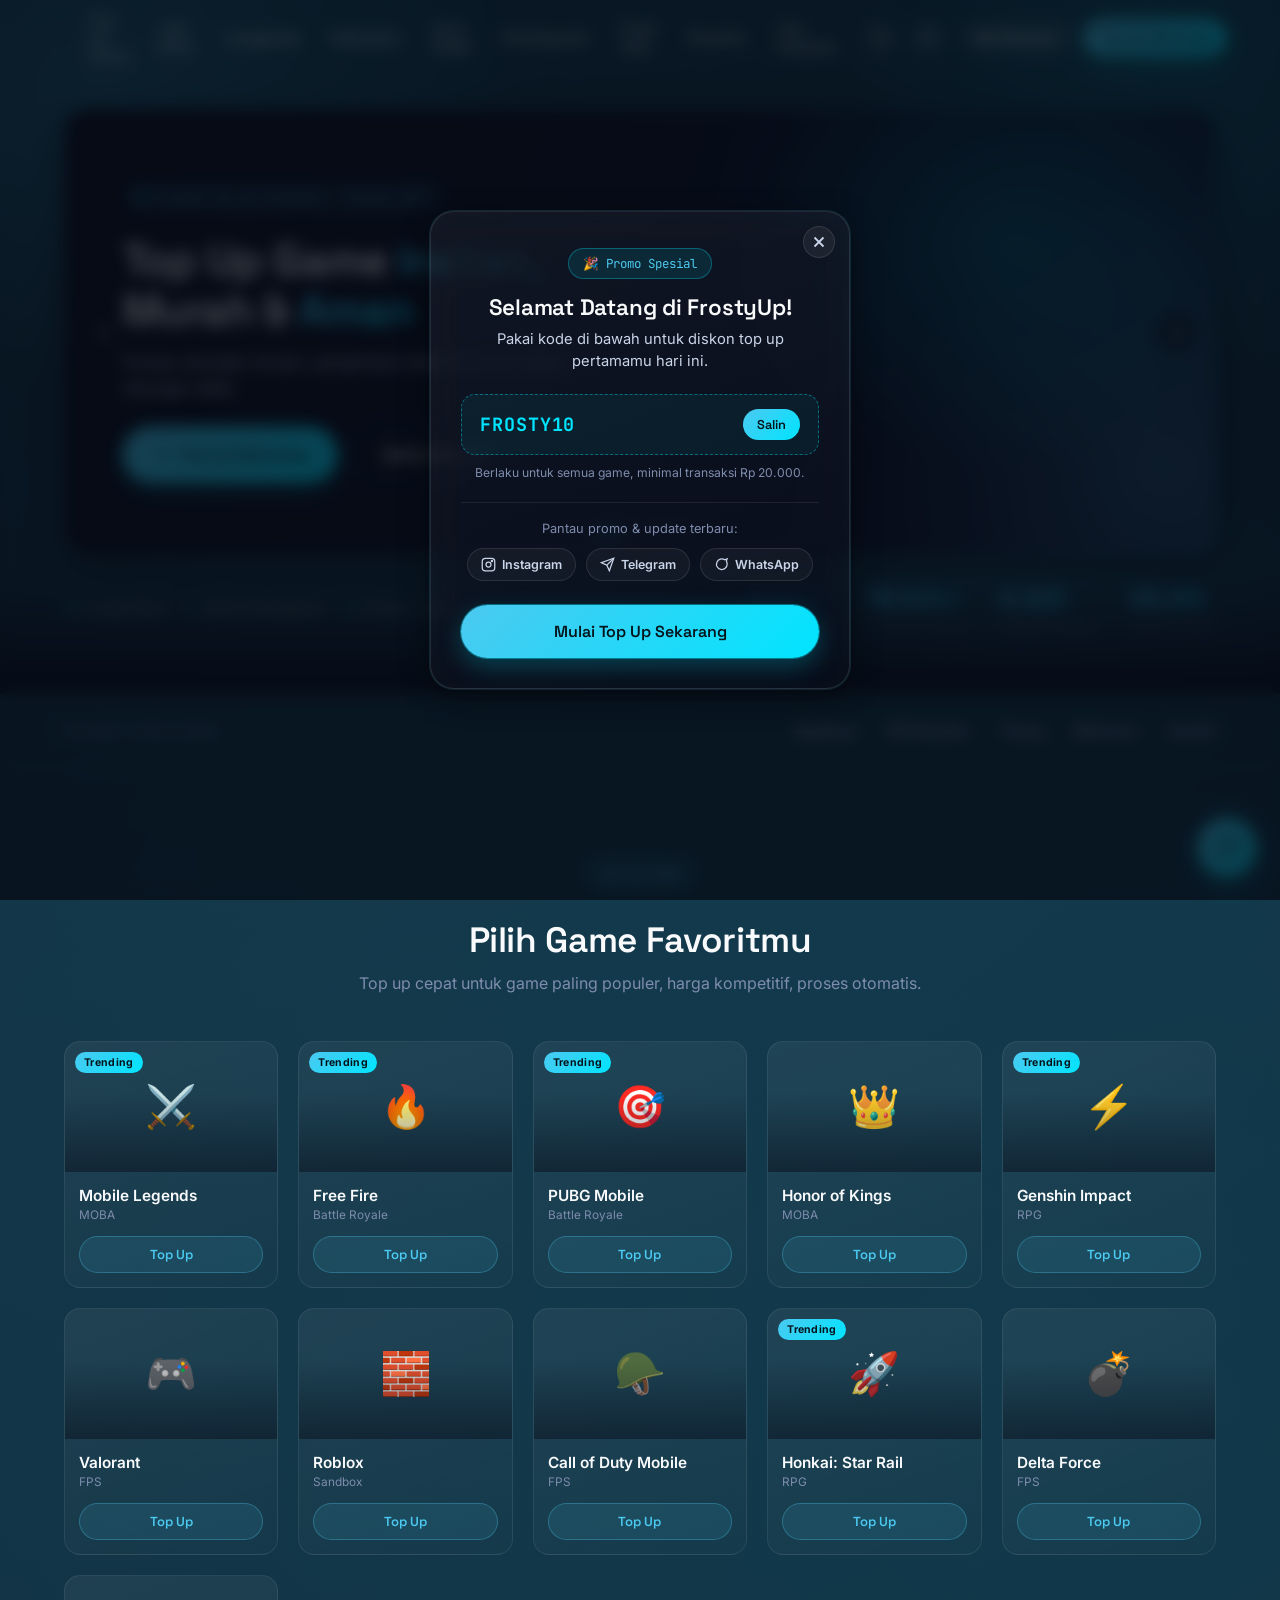
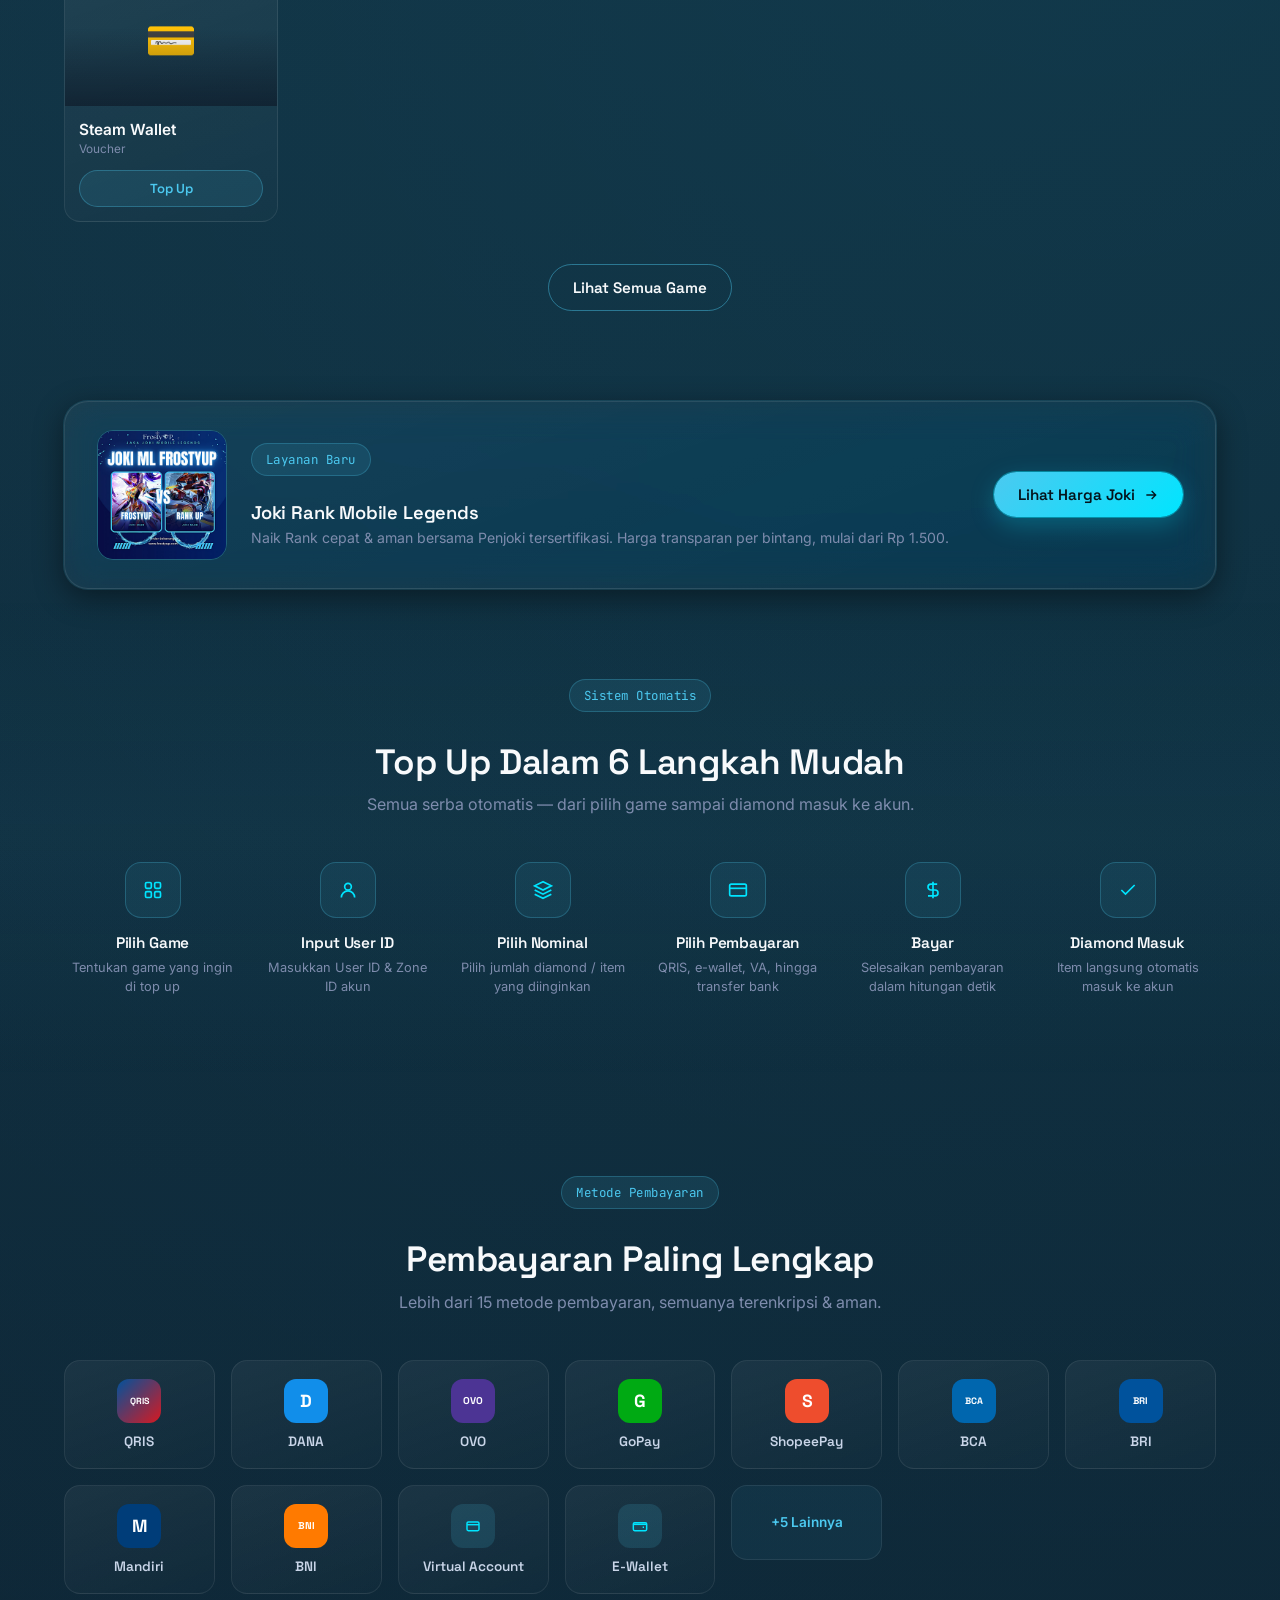
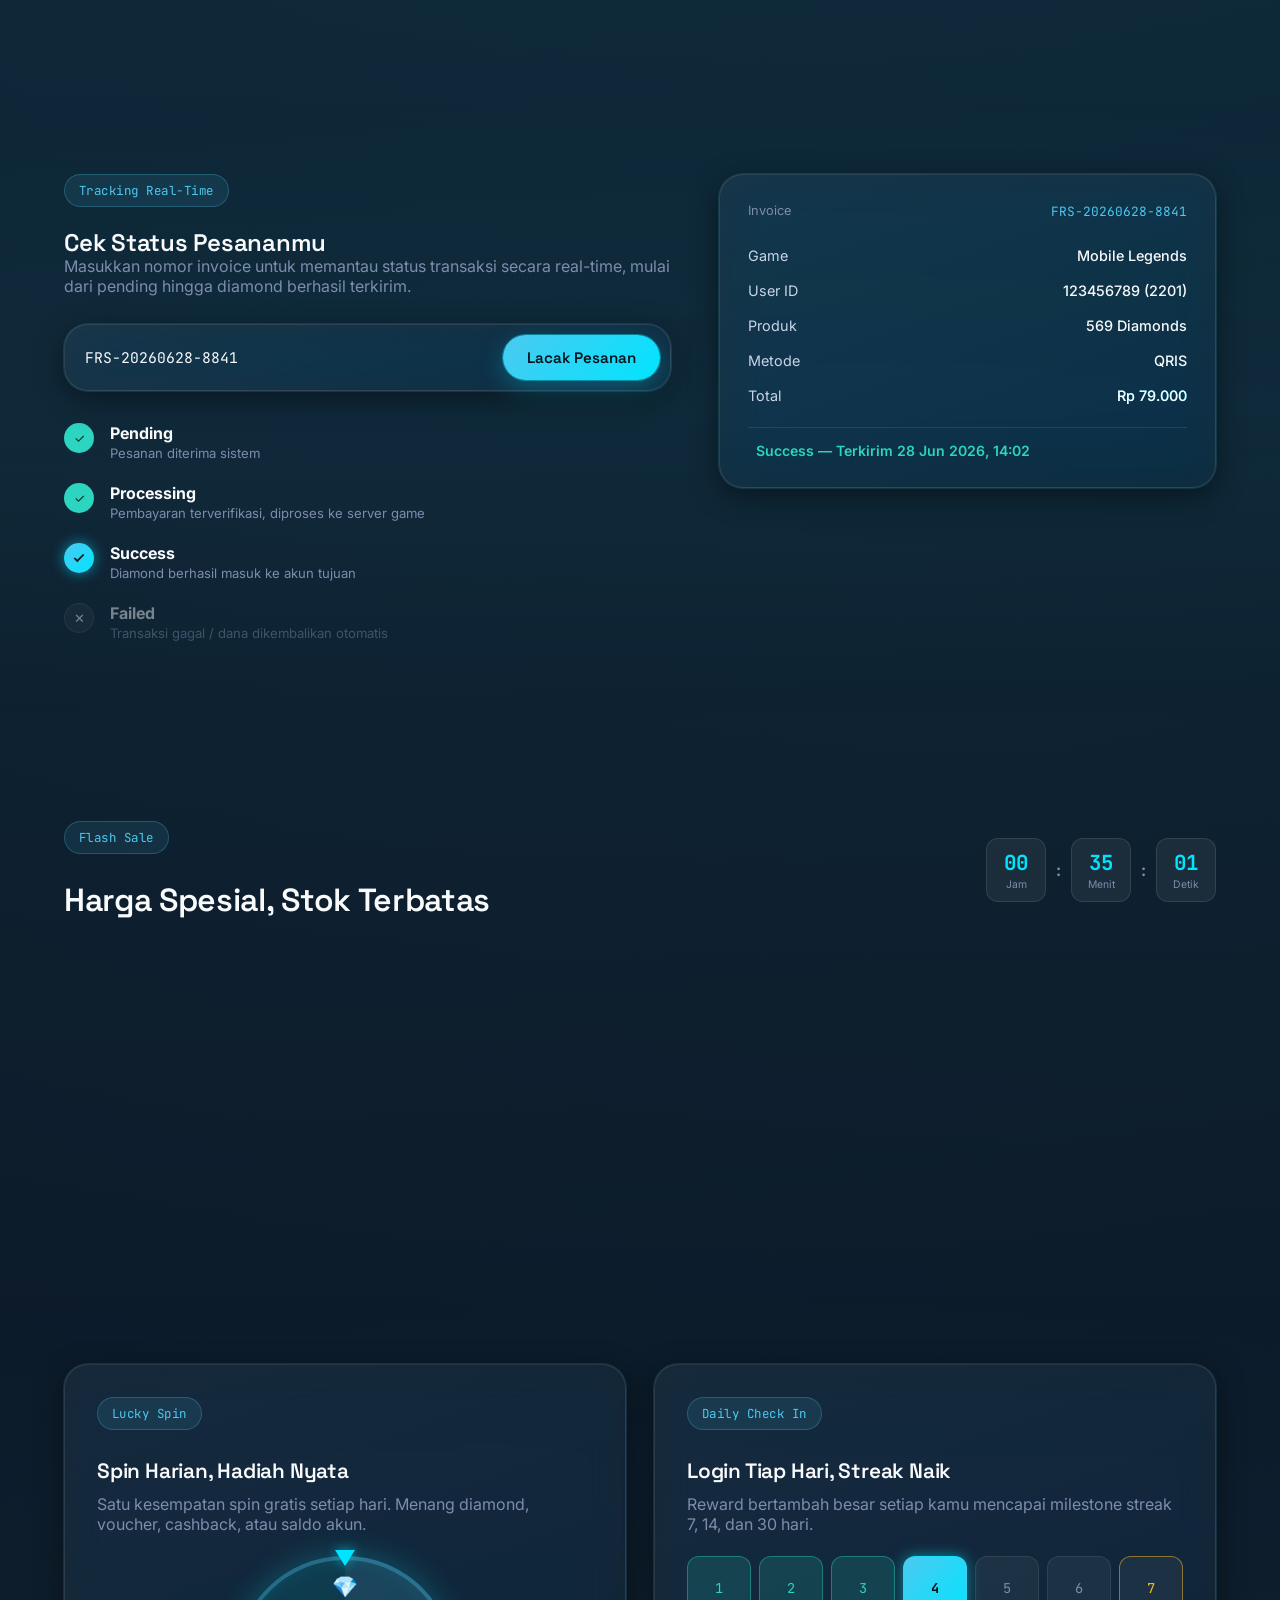
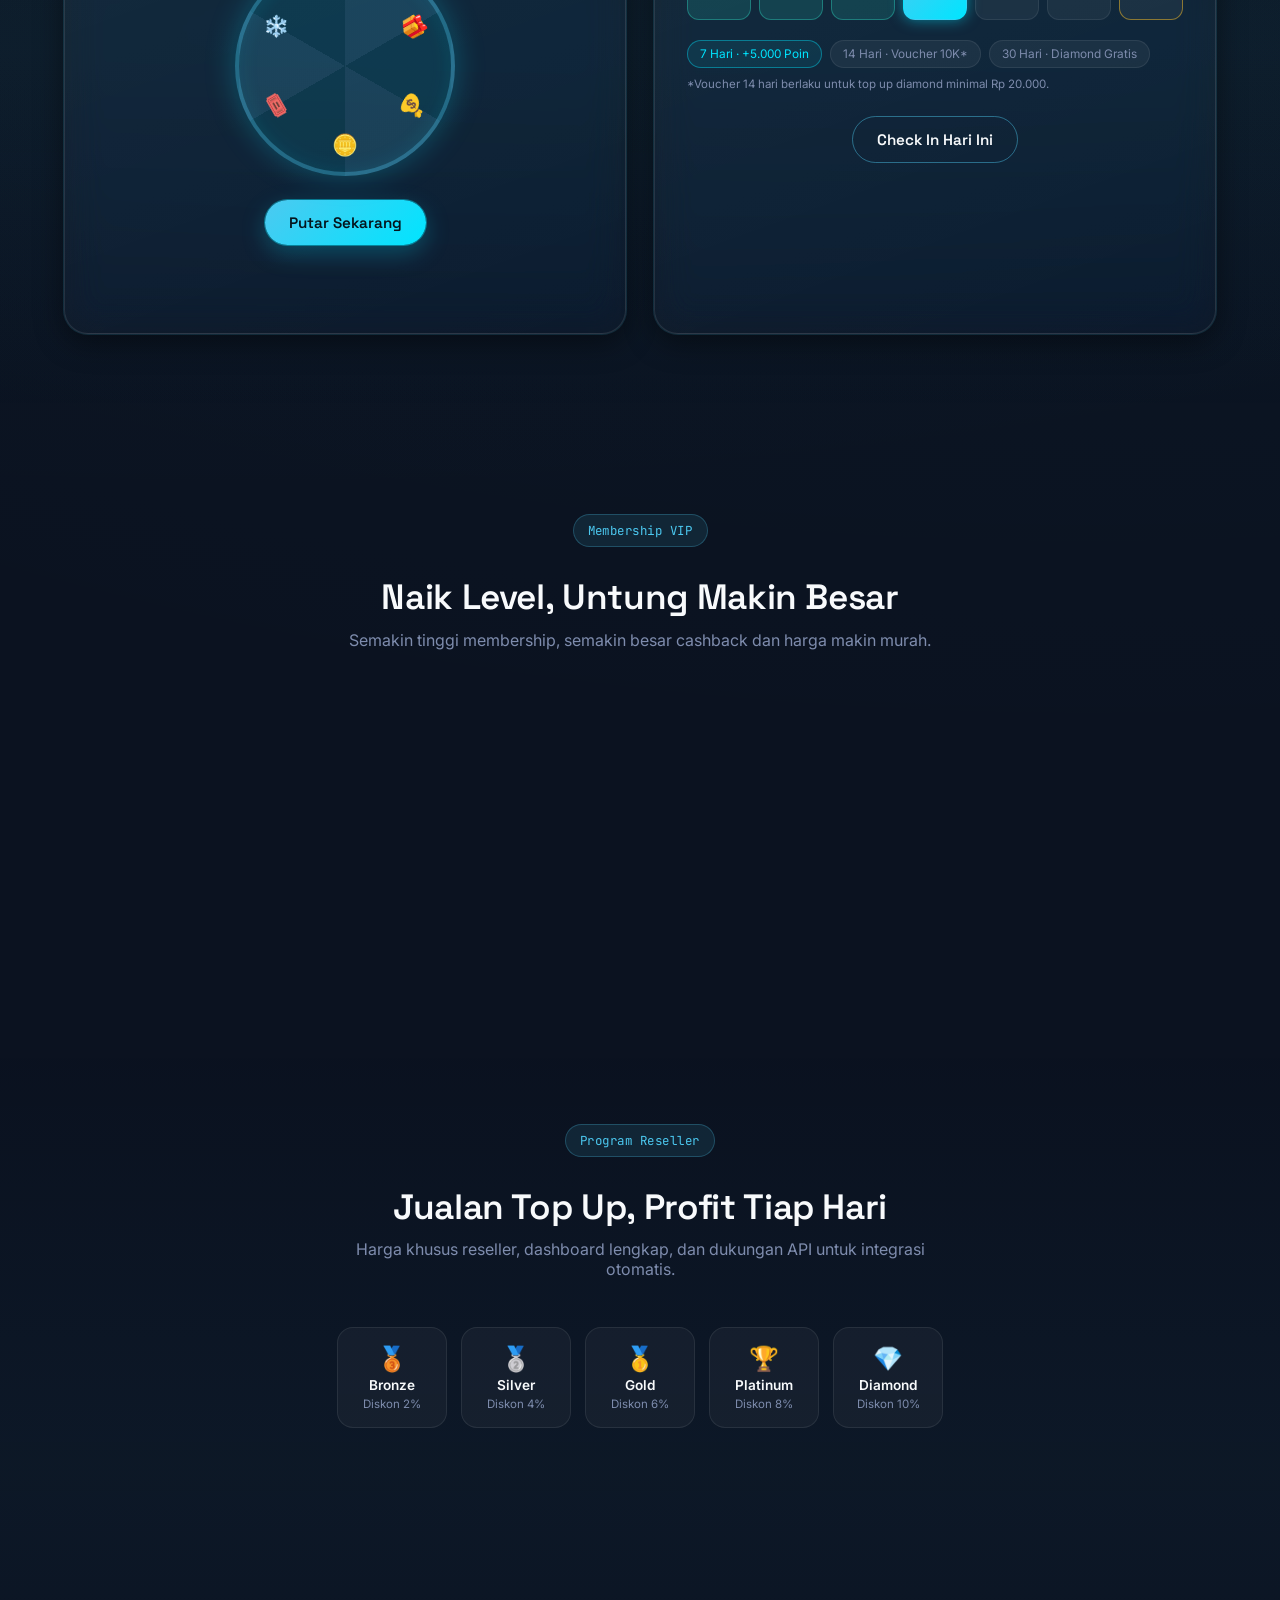
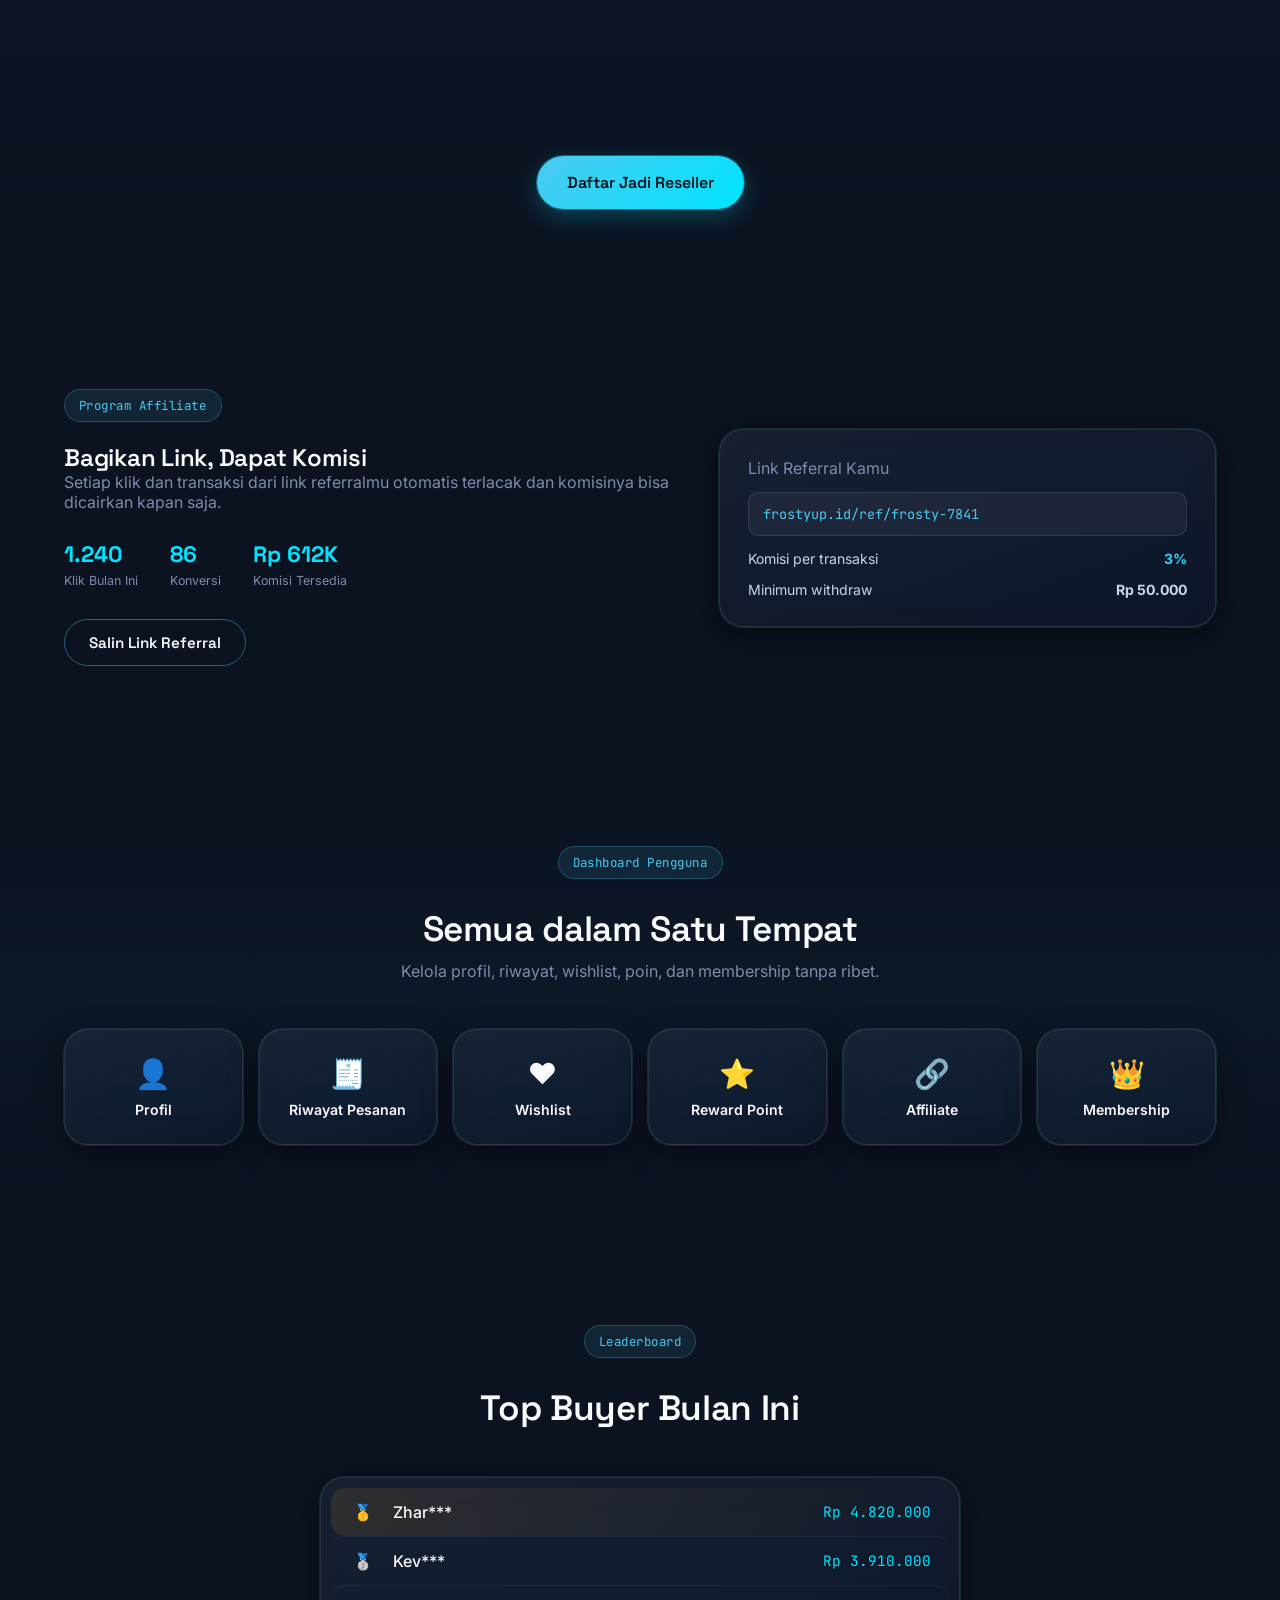
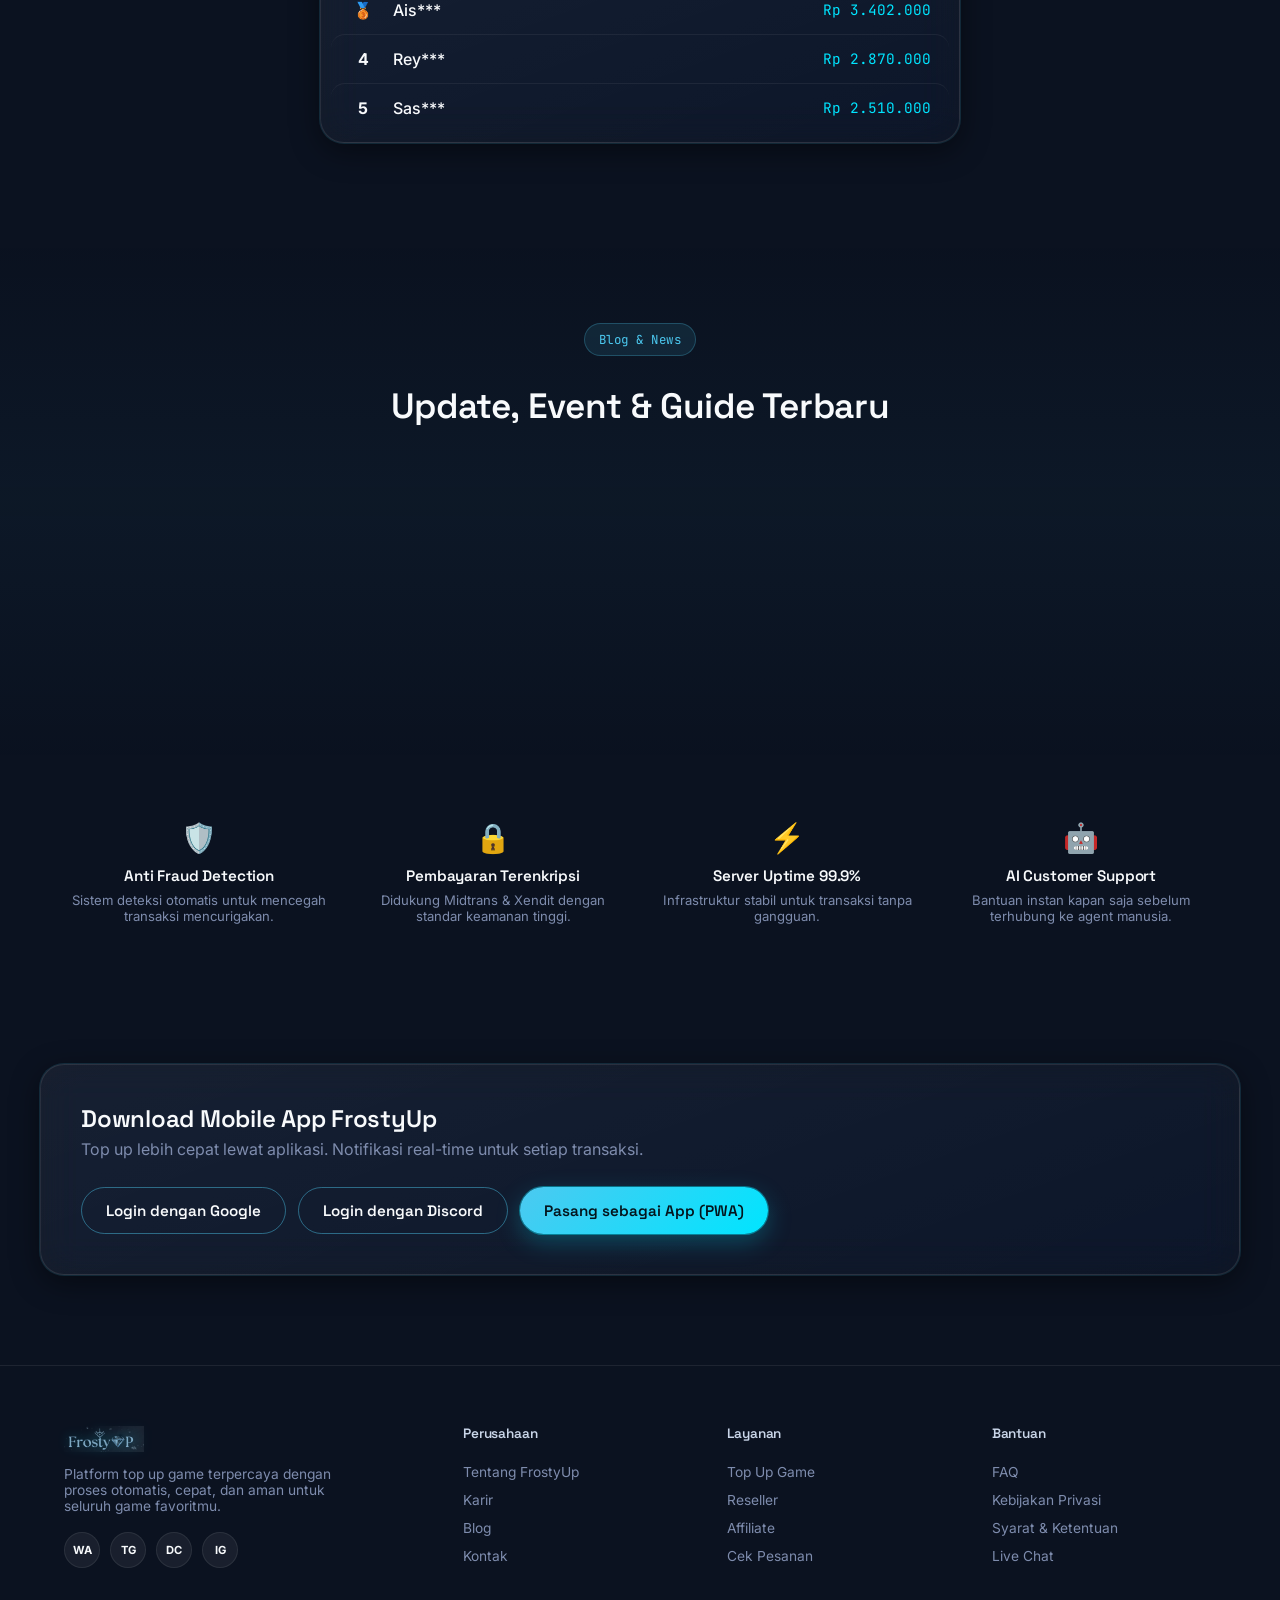
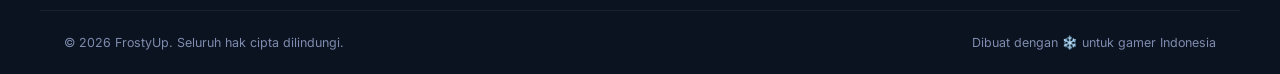
==== commit b32e296f: "Update index.html" ====
--- a/index.html
+++ b/index.html
@@ -34,6 +34,7 @@
     <nav class="nav-links" id="navLinks">
       <a href="#games">Top Up Game</a>
       <a href="joki.html">Joki Rank</a>
+      <a href="apk.html">Langganan</a>
       <a href="kalkulator.html">Kalkulator</a>
       <a href="#flow">Cara Order</a>
       <a href="#payment">Pembayaran</a>
@@ -765,7 +766,7 @@
 
     <div class="footer-col">
       <h5>Perusahaan</h5>
-      <a href="#">Tentang FrostyUp</a>
+      <a href="tentang.html">Tentang FrostyUp</a>
       <a href="#">Karir</a>
       <a href="#">Blog</a>
       <a href="#">Kontak</a>
@@ -779,9 +780,9 @@
     </div>
     <div class="footer-col">
       <h5>Bantuan</h5>
-      <a href="#">FAQ</a>
-      <a href="#">Kebijakan Privasi</a>
-      <a href="#">Syarat &amp; Ketentuan</a>
+      <a href="faq.html">FAQ</a>
+      <a href="kebijakan-privasi.html">Kebijakan Privasi</a>
+      <a href="syarat-ketentuan.html">Syarat &amp; Ketentuan</a>
       <a href="#">Live Chat</a>
     </div>
   </div>
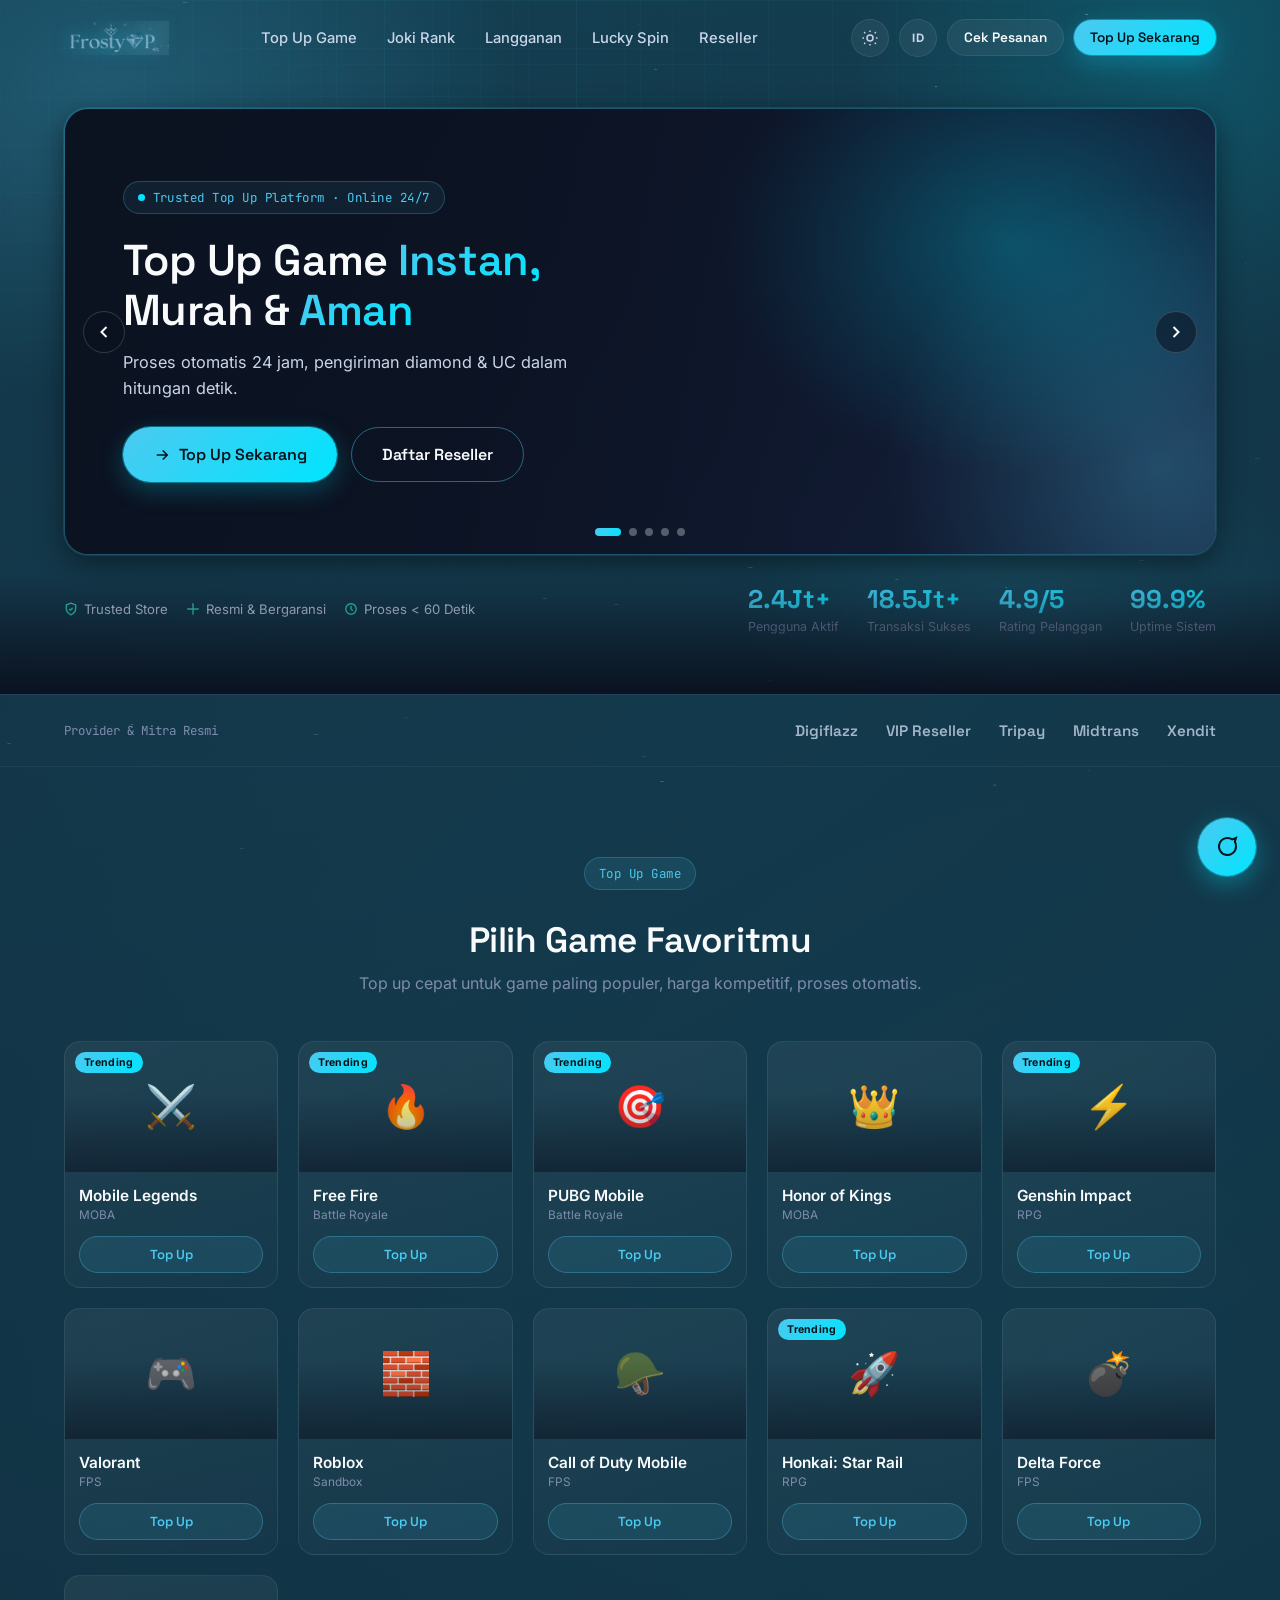
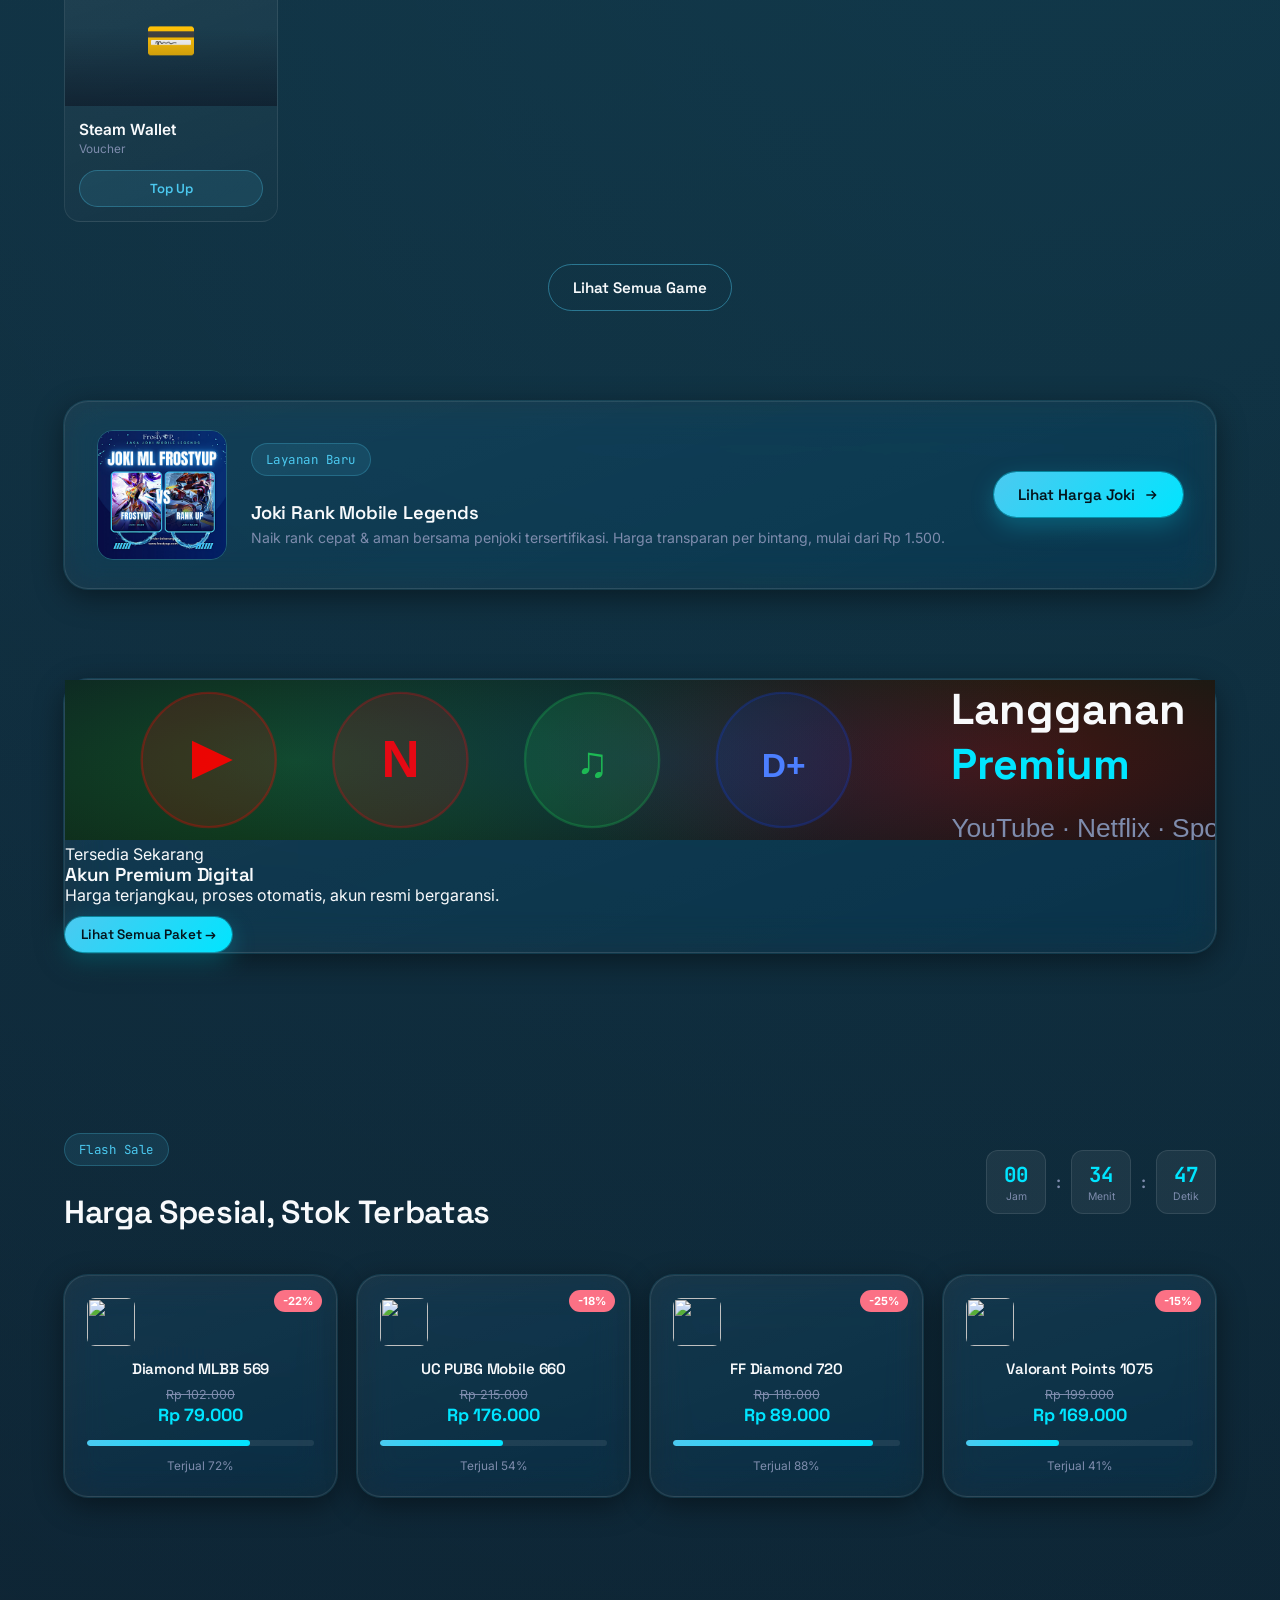
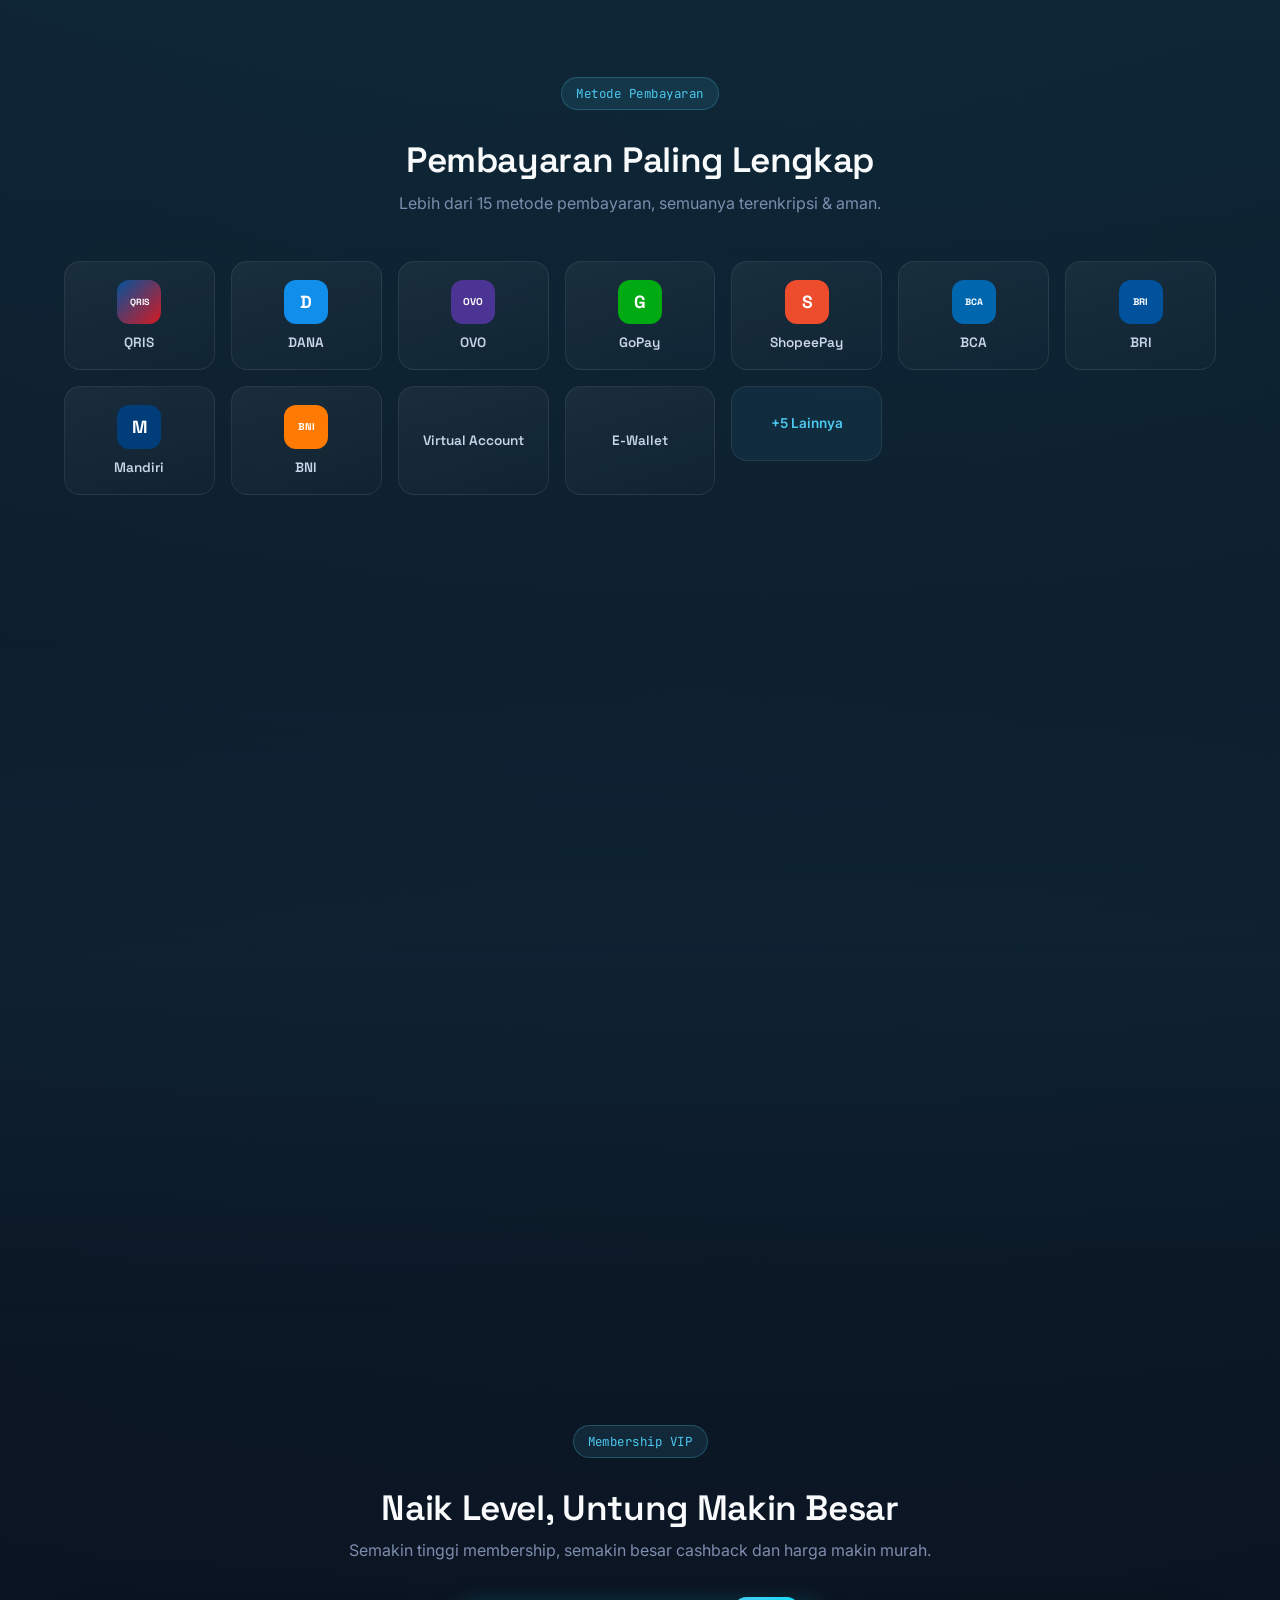
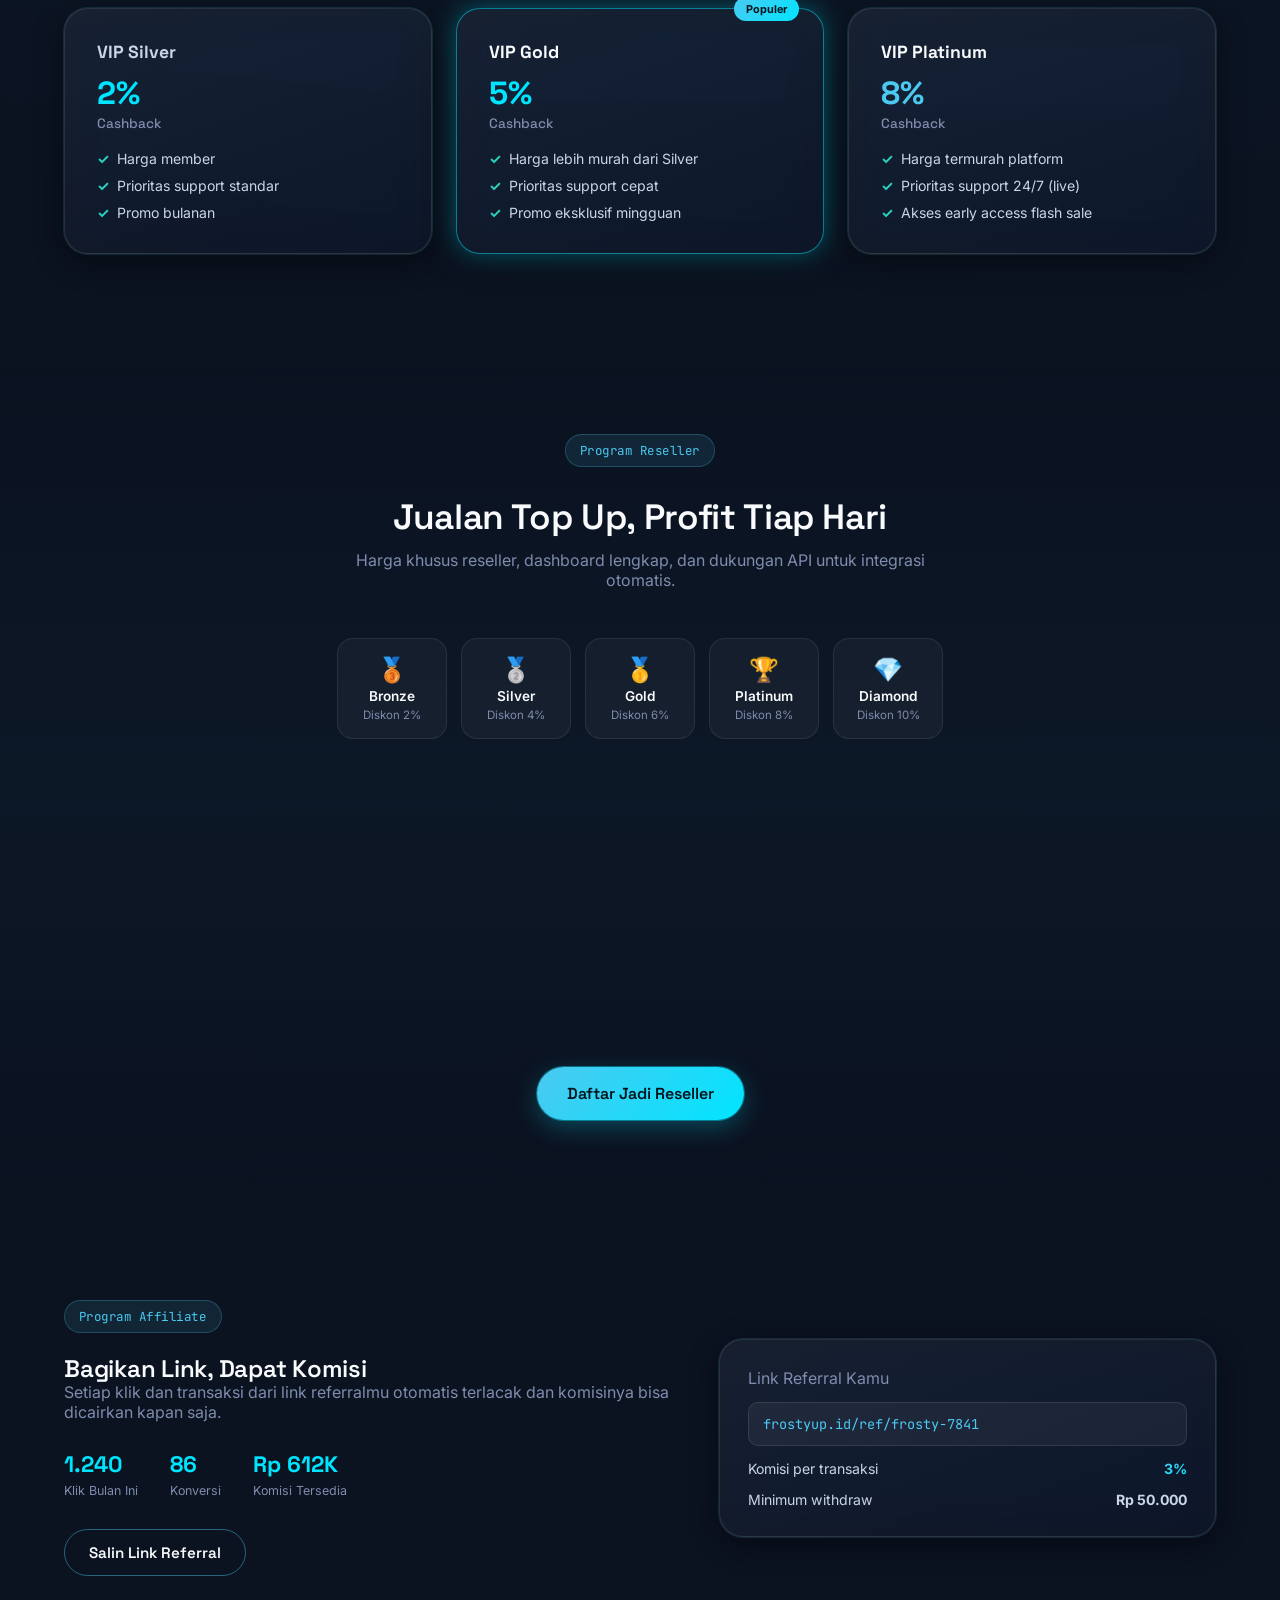
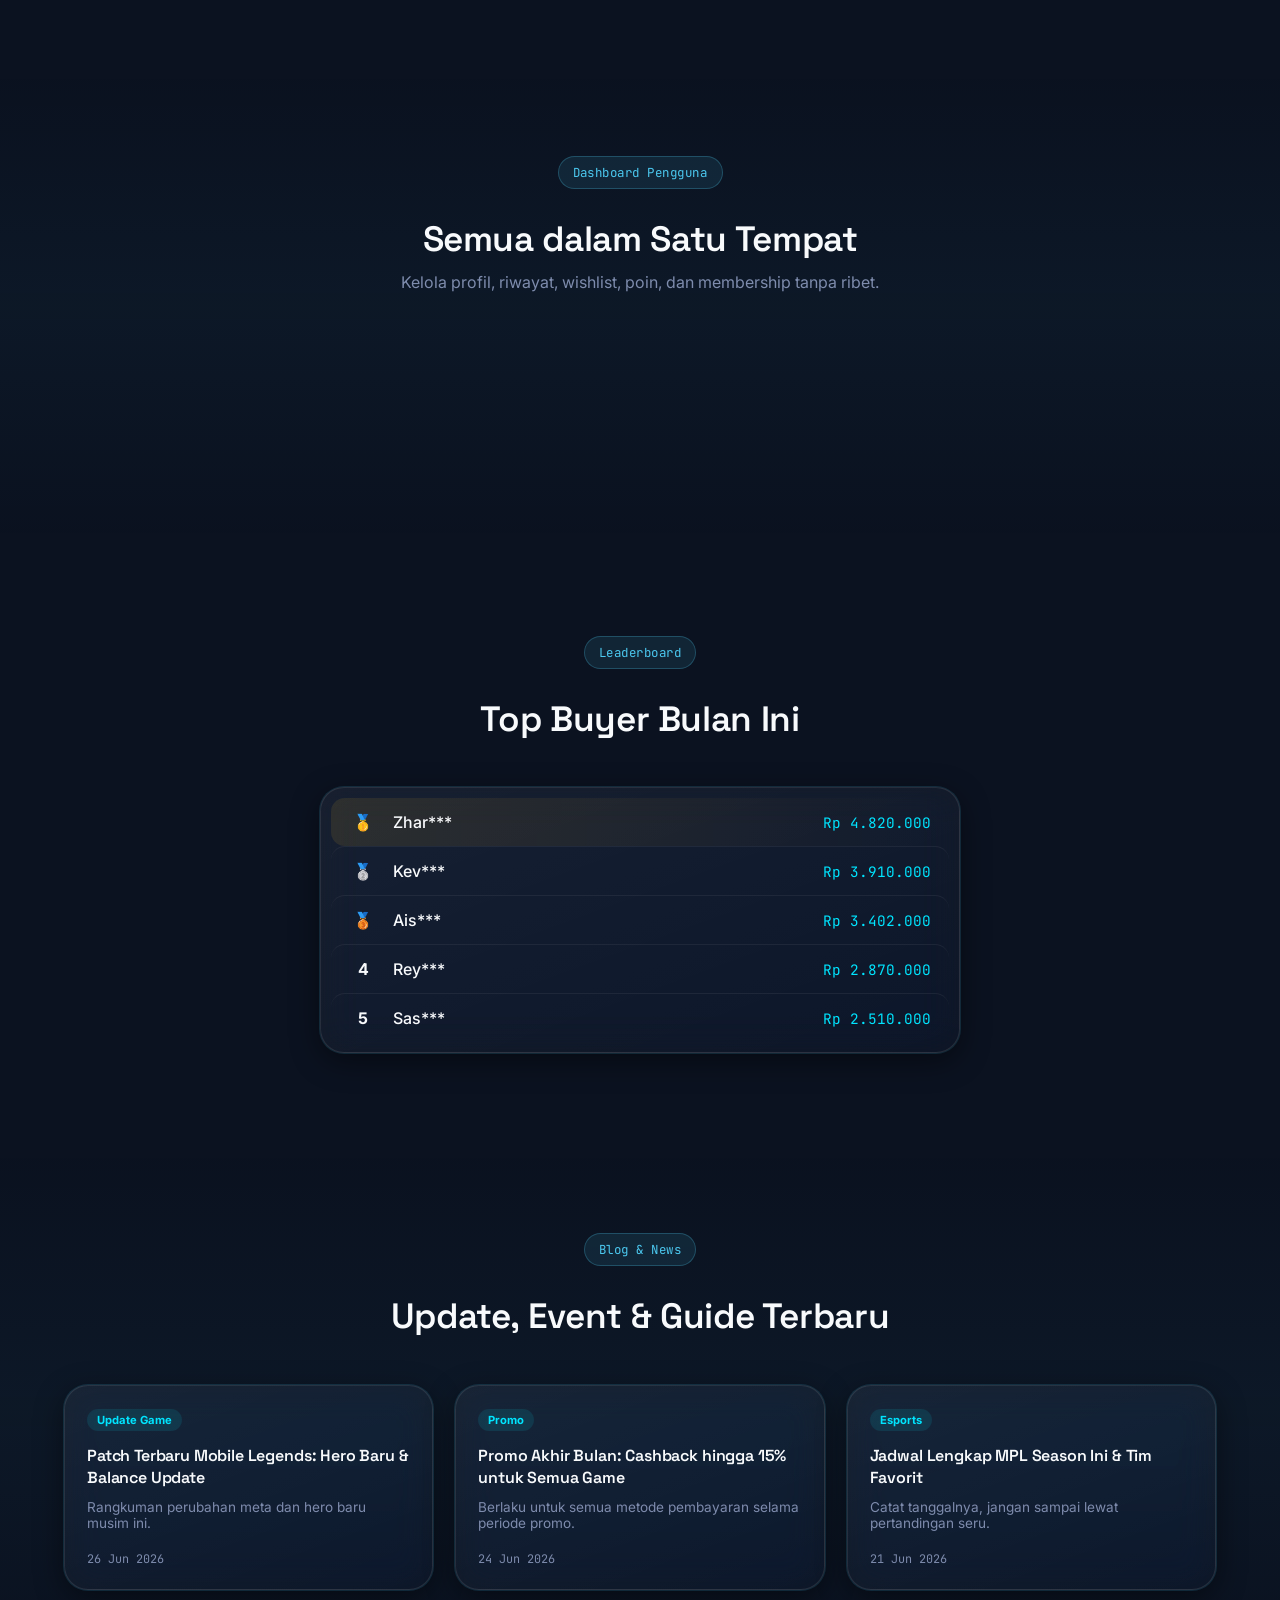
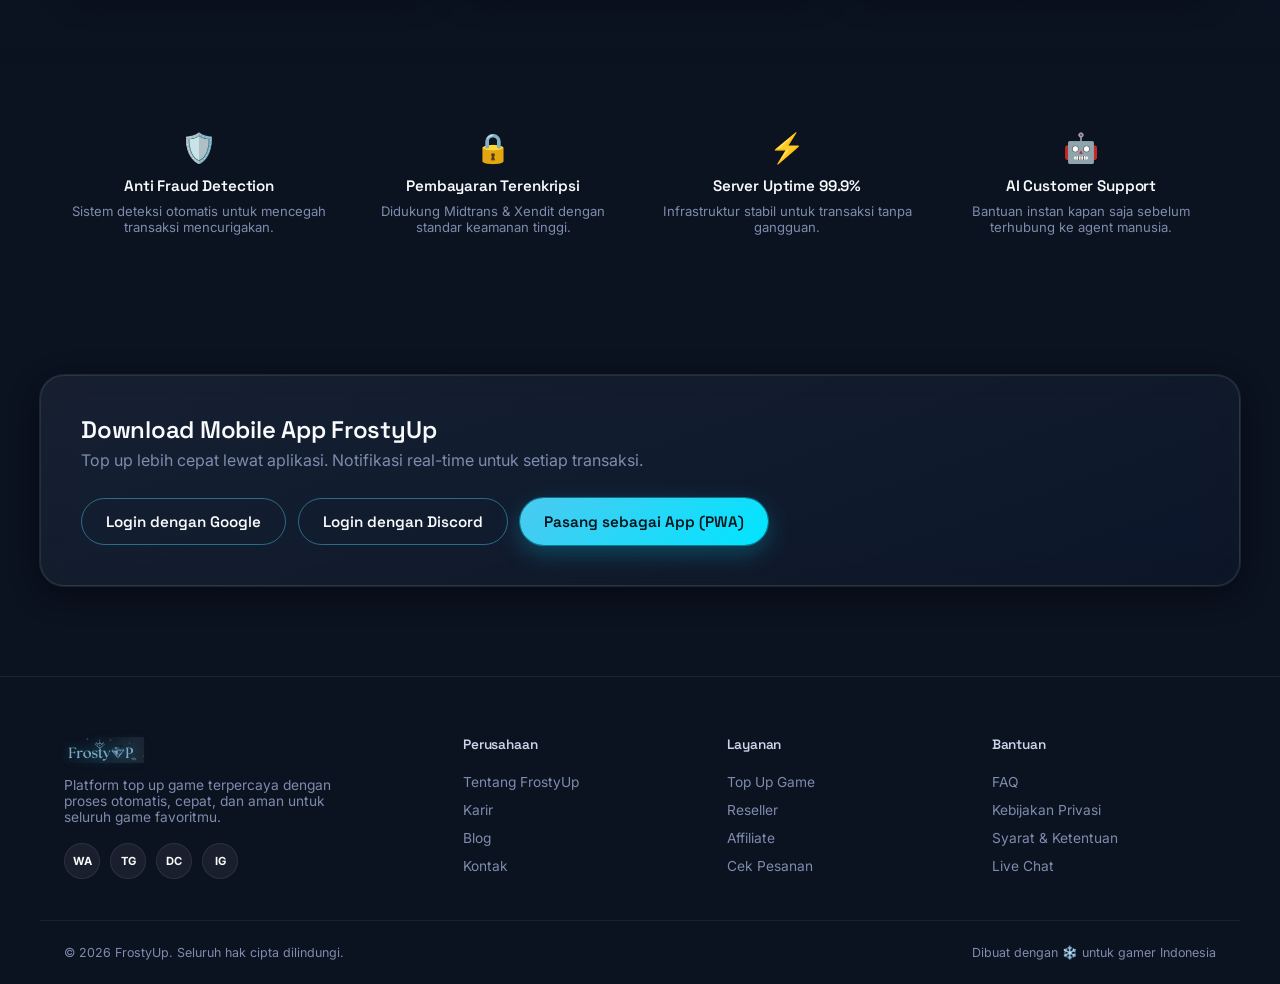
==== commit ac04b0ab: "Update index.html" ====
--- a/index.html
+++ b/index.html
@@ -22,6 +22,8 @@
   <div class="bg-grid"></div>
 </div>
 
+
+
 <!-- ================= NAVBAR ================= -->
 <header class="nav" id="nav">
   <div class="nav-inner container">
@@ -35,12 +37,8 @@
       <a href="#games">Top Up Game</a>
       <a href="joki.html">Joki Rank</a>
       <a href="apk.html">Langganan</a>
-      <a href="kalkulator.html">Kalkulator</a>
-      <a href="#flow">Cara Order</a>
-      <a href="#payment">Pembayaran</a>
-      <a href="#flashsale">Flash Sale</a>
+      <a href="rewards.html">Lucky Spin</a>
       <a href="#reseller">Reseller</a>
-      <a href="#cek-pesanan">Cek Pesanan</a>
     </nav>
 
     <div class="nav-actions">
@@ -49,7 +47,7 @@
         <svg id="iconMoon" viewBox="0 0 24 24" width="18" height="18" fill="none" stroke="currentColor" stroke-width="2" style="display:none"><path d="M21 12.8A9 9 0 1 1 11.2 3a7 7 0 0 0 9.8 9.8Z"/></svg>
       </button>
       <button class="icon-btn" id="langToggle" aria-label="Ganti bahasa" title="Bahasa">ID</button>
-      <a href="#cek-pesanan" class="btn btn-ghost btn-sm">Cek Pesanan</a>
+      <a href="cek-pesanan.html" class="btn btn-ghost btn-sm">Cek Pesanan</a>
       <a href="#games" class="btn btn-primary btn-sm">Top Up Sekarang</a>
     </div>
 
@@ -68,7 +66,7 @@
   <a href="#payment">Pembayaran</a>
   <a href="#flashsale">Flash Sale</a>
   <a href="#reseller">Reseller</a>
-  <a href="#cek-pesanan">Cek Pesanan</a>
+  <a href="cek-pesanan.html">Cek Pesanan</a>
   <a href="#affiliate">Affiliate</a>
   <a href="#blog">Blog</a>
   <div class="drawer-cta">
@@ -79,7 +77,9 @@
 
 <main id="top">
 
-  <!-- ================= HERO BANNER SLIDER ================= -->
+  
+
+<!-- ================= HERO BANNER SLIDER ================= -->
   <section class="hero-banner">
     <div class="container">
       <div class="banner-slider" id="bannerSlider">
@@ -161,7 +161,7 @@
                 Diamond gratis, voucher, sampai cashback — cukup login dan putar.
               </p>
               <div class="banner-cta">
-                <a href="#rewards" class="btn btn-primary btn-lg">Coba Sekarang</a>
+                <a href="#luckyspin" class="btn btn-primary btn-lg">Coba Sekarang</a>
               </div>
             </div>
           </article>
@@ -231,7 +231,9 @@
     <div class="hero-fade"></div>
   </section>
 
-  <!-- ================= LOGO / PARTNER STRIP ================= -->
+  
+
+<!-- ================= LOGO / PARTNER STRIP ================= -->
   <section class="strip">
     <div class="container strip-inner">
       <span class="strip-label">Provider &amp; Mitra Resmi</span>
@@ -241,7 +243,9 @@
     </div>
   </section>
 
-  <!-- ================= GAMES ================= -->
+  
+
+<!-- ================= GAMES ================= -->
   <section class="section" id="games">
     <div class="container">
       <div class="section-head">
@@ -258,7 +262,9 @@
     </div>
   </section>
 
-  <!-- ================= JOKI PROMO BANNER ================= -->
+  
+
+<!-- ================= JOKI PROMO BANNER ================= -->
   <section class="section joki-banner-section">
     <div class="container">
       <a href="joki.html" class="joki-banner glass">
@@ -266,7 +272,7 @@
         <div class="joki-banner-text">
           <span class="eyebrow eyebrow-light">Layanan Baru</span>
           <h3>Joki Rank Mobile Legends</h3>
-          <p class="muted">Naik Rank cepat &amp; aman bersama Penjoki tersertifikasi. Harga transparan per bintang, mulai dari Rp 1.500.</p>
+          <p class="muted">Naik rank cepat &amp; aman bersama penjoki tersertifikasi. Harga transparan per bintang, mulai dari Rp 1.500.</p>
         </div>
         <span class="btn btn-primary joki-banner-cta">
           Lihat Harga Joki
@@ -276,165 +282,74 @@
     </div>
   </section>
 
-  <!-- ================= FLOW ================= -->
-  <section class="section section-alt" id="flow">
-    <div class="container">
-      <div class="section-head">
-        <span class="eyebrow eyebrow-light">Sistem Otomatis</span>
-        <h2>Top Up Dalam 6 Langkah Mudah</h2>
-        <p>Semua serba otomatis — dari pilih game sampai diamond masuk ke akun.</p>
-      </div>
-
-      <div class="flow-wrap">
-        <div class="flow-track" aria-hidden="true"></div>
-        <ol class="flow-steps">
-          <li class="flow-step">
-            <div class="flow-icon"><svg width="20" height="20" viewBox="0 0 24 24" fill="none" stroke="currentColor" stroke-width="2"><rect x="3" y="3" width="7" height="7" rx="1.5"/><rect x="14" y="3" width="7" height="7" rx="1.5"/><rect x="3" y="14" width="7" height="7" rx="1.5"/><rect x="14" y="14" width="7" height="7" rx="1.5"/></svg></div>
-            <h3>Pilih Game</h3><p>Tentukan game yang ingin di top up</p>
-          </li>
-          <li class="flow-step">
-            <div class="flow-icon"><svg width="20" height="20" viewBox="0 0 24 24" fill="none" stroke="currentColor" stroke-width="2"><circle cx="12" cy="8" r="4"/><path d="M4 21c0-4.4 3.6-8 8-8s8 3.6 8 8"/></svg></div>
-            <h3>Input User ID</h3><p>Masukkan User ID &amp; Zone ID akun</p>
-          </li>
-          <li class="flow-step">
-            <div class="flow-icon"><svg width="20" height="20" viewBox="0 0 24 24" fill="none" stroke="currentColor" stroke-width="2"><path d="M12 2 2 7l10 5 10-5-10-5Z"/><path d="M2 17l10 5 10-5M2 12l10 5 10-5"/></svg></div>
-            <h3>Pilih Nominal</h3><p>Pilih jumlah diamond / item yang diinginkan</p>
-          </li>
-          <li class="flow-step">
-            <div class="flow-icon"><svg width="20" height="20" viewBox="0 0 24 24" fill="none" stroke="currentColor" stroke-width="2"><rect x="2" y="5" width="20" height="14" rx="2"/><path d="M2 10h20"/></svg></div>
-            <h3>Pilih Pembayaran</h3><p>QRIS, e-wallet, VA, hingga transfer bank</p>
-          </li>
-          <li class="flow-step">
-            <div class="flow-icon"><svg width="20" height="20" viewBox="0 0 24 24" fill="none" stroke="currentColor" stroke-width="2"><path d="M12 2v20M17 5H9.5a3.5 3.5 0 0 0 0 7h5a3.5 3.5 0 0 1 0 7H6"/></svg></div>
-            <h3>Bayar</h3><p>Selesaikan pembayaran dalam hitungan detik</p>
-          </li>
-          <li class="flow-step">
-            <div class="flow-icon"><svg width="20" height="20" viewBox="0 0 24 24" fill="none" stroke="currentColor" stroke-width="2"><path d="M20 6 9 17l-5-5"/></svg></div>
-            <h3>Diamond Masuk</h3><p>Item langsung otomatis masuk ke akun</p>
-          </li>
-        </ol>
-      </div>
-    </div>
-  </section>
-
-  <!-- ================= PAYMENT ================= -->
-  <section class="section" id="payment">
-    <div class="container">
-      <div class="section-head">
-        <span class="eyebrow eyebrow-light">Metode Pembayaran</span>
-        <h2>Pembayaran Paling Lengkap</h2>
-        <p>Lebih dari 15 metode pembayaran, semuanya terenkripsi &amp; aman.</p>
-      </div>
-
-      <div class="payment-grid">
-        <div class="pay-item">
-          <span class="pay-logo pay-logo-qris">QRIS</span>
-          <span class="pay-name">QRIS</span>
-        </div>
-        <div class="pay-item">
-          <span class="pay-logo pay-logo-dana">D</span>
-          <span class="pay-name">DANA</span>
-        </div>
-        <div class="pay-item">
-          <span class="pay-logo pay-logo-ovo">OVO</span>
-          <span class="pay-name">OVO</span>
-        </div>
-        <div class="pay-item">
-          <span class="pay-logo pay-logo-gopay">G</span>
-          <span class="pay-name">GoPay</span>
-        </div>
-        <div class="pay-item">
-          <span class="pay-logo pay-logo-shopeepay">S</span>
-          <span class="pay-name">ShopeePay</span>
-        </div>
-        <div class="pay-item">
-          <span class="pay-logo pay-logo-bca">BCA</span>
-          <span class="pay-name">BCA</span>
-        </div>
-        <div class="pay-item">
-          <span class="pay-logo pay-logo-bri">BRI</span>
-          <span class="pay-name">BRI</span>
-        </div>
-        <div class="pay-item">
-          <span class="pay-logo pay-logo-mandiri">M</span>
-          <span class="pay-name">Mandiri</span>
-        </div>
-        <div class="pay-item">
-          <span class="pay-logo pay-logo-bni">BNI</span>
-          <span class="pay-name">BNI</span>
-        </div>
-        <div class="pay-item">
-          <span class="pay-logo pay-logo-va">
-            <svg width="16" height="16" viewBox="0 0 24 24" fill="none" stroke="currentColor" stroke-width="2.2"><rect x="3" y="6" width="18" height="13" rx="2"/><path d="M3 10h18"/></svg>
-          </span>
-          <span class="pay-name">Virtual Account</span>
-        </div>
-        <div class="pay-item">
-          <span class="pay-logo pay-logo-ewallet">
-            <svg width="16" height="16" viewBox="0 0 24 24" fill="none" stroke="currentColor" stroke-width="2.2"><path d="M20 7H4a2 2 0 0 0-2 2v8a2 2 0 0 0 2 2h16a2 2 0 0 0 2-2V9a2 2 0 0 0-2-2Z"/><path d="M16 14h2"/><path d="M2 9.5h20"/></svg>
-          </span>
-          <span class="pay-name">E-Wallet</span>
-        </div>
-        <div class="pay-item pay-more"><span>+5 Lainnya</span></div>
-      </div>
-    </div>
-  </section>
-
-  <!-- ================= CEK PESANAN ================= -->
-  <section class="section section-alt" id="cek-pesanan">
-    <div class="container cek-grid">
-      <div>
-        <span class="eyebrow eyebrow-light">Tracking Real-Time</span>
-        <h2>Cek Status Pesananmu</h2>
-        <p class="muted">Masukkan nomor invoice untuk memantau status transaksi secara real-time, mulai dari pending hingga diamond berhasil terkirim.</p>
-
-        <div class="invoice-box glass">
-          <label for="invoiceInput" class="visually-hidden">Nomor Invoice</label>
-          <input type="text" id="invoiceInput" placeholder="Contoh: FRS-20260628-8841" value="FRS-20260628-8841">
-          <button class="btn btn-primary" id="trackBtn">Lacak Pesanan</button>
-        </div>
-
-        <div class="status-track" id="statusTrack">
-          <div class="status-step done">
-            <span class="status-circle">✓</span>
-            <div><strong>Pending</strong><p>Pesanan diterima sistem</p></div>
+  
+
+  <!-- ================= APK / LANGGANAN PROMO ================= -->
+  <section class="section" id="apk">
+    <div class="container">
+      <a href="apk.html" class="apk-promo-banner" style="text-decoration:none; display:block;">
+        <div class="apk-promo-inner glass">
+          <!-- Banner visual SVG sementara — ganti dengan gambar asli nanti -->
+          <div class="apk-promo-visual">
+            <svg viewBox="0 0 480 160" width="100%" height="160" xmlns="http://www.w3.org/2000/svg" preserveAspectRatio="xMidYMid slice">
+              <defs>
+                <linearGradient id="apkBg" x1="0%" y1="0%" x2="100%" y2="100%">
+                  <stop offset="0%" stop-color="#0B1220"/>
+                  <stop offset="50%" stop-color="#0D1F10"/>
+                  <stop offset="100%" stop-color="#10101A"/>
+                </linearGradient>
+                <radialGradient id="glow1" cx="20%" cy="50%" r="50%">
+                  <stop offset="0%" stop-color="#1DB954" stop-opacity="0.3"/>
+                  <stop offset="100%" stop-color="#1DB954" stop-opacity="0"/>
+                </radialGradient>
+                <radialGradient id="glow2" cx="80%" cy="50%" r="40%">
+                  <stop offset="0%" stop-color="#E50914" stop-opacity="0.25"/>
+                  <stop offset="100%" stop-color="#E50914" stop-opacity="0"/>
+                </radialGradient>
+                <radialGradient id="glow3" cx="50%" cy="50%" r="40%">
+                  <stop offset="0%" stop-color="#113CCF" stop-opacity="0.2"/>
+                  <stop offset="100%" stop-color="#113CCF" stop-opacity="0"/>
+                </radialGradient>
+              </defs>
+              <rect width="480" height="160" fill="url(#apkBg)"/>
+              <rect width="480" height="160" fill="url(#glow1)"/>
+              <rect width="480" height="160" fill="url(#glow2)"/>
+              <rect width="480" height="160" fill="url(#glow3)"/>
+              <!-- Brand icons -->
+              <!-- YouTube -->
+              <circle cx="60" cy="80" r="28" fill="rgba(255,0,0,0.15)" stroke="rgba(255,0,0,0.3)" stroke-width="1"/>
+              <polygon points="53,72 53,88 70,80" fill="#FF0000" opacity="0.9"/>
+              <!-- Netflix N -->
+              <circle cx="140" cy="80" r="28" fill="rgba(229,9,20,0.15)" stroke="rgba(229,9,20,0.3)" stroke-width="1"/>
+              <text x="140" y="87" text-anchor="middle" fill="#E50914" font-size="22" font-weight="900" font-family="Arial">N</text>
+              <!-- Spotify -->
+              <circle cx="220" cy="80" r="28" fill="rgba(29,185,84,0.15)" stroke="rgba(29,185,84,0.3)" stroke-width="1"/>
+              <text x="220" y="87" text-anchor="middle" fill="#1DB954" font-size="18" font-weight="700" font-family="Arial">♫</text>
+              <!-- Disney+ -->
+              <circle cx="300" cy="80" r="28" fill="rgba(17,60,207,0.15)" stroke="rgba(17,60,207,0.3)" stroke-width="1"/>
+              <text x="300" y="87" text-anchor="middle" fill="#4C7FFF" font-size="14" font-weight="900" font-family="Arial">D+</text>
+              <!-- Text -->
+              <text x="370" y="65" fill="#F8FAFC" font-size="18" font-weight="700" font-family="'Space Grotesk',Arial">Langganan</text>
+              <text x="370" y="88" fill="#00E5FF" font-size="18" font-weight="700" font-family="'Space Grotesk',Arial">Premium</text>
+              <text x="370" y="112" fill="#7E8CAD" font-size="11" font-family="Arial">YouTube · Netflix · Spotify · Disney+</text>
+              <!-- Decorative dots -->
+              <circle cx="390" cy="140" r="2" fill="rgba(0,229,255,0.4)"/>
+              <circle cx="400" cy="135" r="1.5" fill="rgba(0,229,255,0.3)"/>
+              <circle cx="410" cy="142" r="1" fill="rgba(0,229,255,0.2)"/>
+            </svg>
           </div>
-          <div class="status-step done">
-            <span class="status-circle">✓</span>
-            <div><strong>Processing</strong><p>Pembayaran terverifikasi, diproses ke server game</p></div>
+          <div class="apk-promo-content">
+            <span class="joki-banner-badge">Tersedia Sekarang</span>
+            <h3>Akun Premium Digital</h3>
+            <p>Harga terjangkau, proses otomatis, akun resmi bergaransi.</p>
+            <span class="btn btn-primary btn-sm" style="margin-top:12px; display:inline-flex;">Lihat Semua Paket →</span>
           </div>
-          <div class="status-step active">
-            <span class="status-circle">
-              <svg width="14" height="14" viewBox="0 0 24 24" fill="none" stroke="currentColor" stroke-width="3"><path d="M20 6 9 17l-5-5"/></svg>
-            </span>
-            <div><strong>Success</strong><p>Diamond berhasil masuk ke akun tujuan</p></div>
-          </div>
-          <div class="status-step">
-            <span class="status-circle">✕</span>
-            <div><strong>Failed</strong><p>Transaksi gagal / dana dikembalikan otomatis</p></div>
-          </div>
-        </div>
-      </div>
-
-      <div class="receipt glass">
-        <div class="receipt-head">
-          <span>Invoice</span>
-          <span class="receipt-id">FRS-20260628-8841</span>
-        </div>
-        <div class="receipt-row"><span>Game</span><span>Mobile Legends</span></div>
-        <div class="receipt-row"><span>User ID</span><span>123456789 (2201)</span></div>
-        <div class="receipt-row"><span>Produk</span><span>569 Diamonds</span></div>
-        <div class="receipt-row"><span>Metode</span><span>QRIS</span></div>
-        <div class="receipt-row"><span>Total</span><span class="text-gradient">Rp 79.000</span></div>
-        <div class="receipt-divider"></div>
-        <div class="receipt-status success">
-          <span class="status-dot success"></span> Success — Terkirim 28 Jun 2026, 14:02
-        </div>
-      </div>
-    </div>
-  </section>
-
-  <!-- ================= FLASH SALE ================= -->
+        </div>
+      </a>
+    </div>
+  </section>
+
+<!-- ================= FLASH SALE ================= -->
   <section class="section flashsale" id="flashsale">
     <div class="container">
       <div class="flash-head">
@@ -454,7 +369,7 @@
       <div class="flash-grid">
         <div class="flash-card glass">
           <span class="flash-tag">-22%</span>
-          <div class="flash-thumb mlbb">💎</div>
+          <div class="flash-thumb mlbb"><img src="https://i.postimg.cc/C59NxYZq/a93aec53-89b0-410a-a99b-b991069e49a3.webp" width="48" height="48" style="object-fit:contain;border-radius:8px;"></div>
           <h4>Diamond MLBB 569</h4>
           <div class="flash-price"><span class="old">Rp 102.000</span><span class="new">Rp 79.000</span></div>
           <div class="flash-bar"><div style="width:72%"></div></div>
@@ -462,7 +377,7 @@
         </div>
         <div class="flash-card glass">
           <span class="flash-tag">-18%</span>
-          <div class="flash-thumb pubg">🔶</div>
+          <div class="flash-thumb pubg"><img src="https://i.postimg.cc/Vs2p6cP3/2cd035db-9530-4169-8eaf-7e471d1856c0.webp" width="48" height="48" style="object-fit:contain;border-radius:8px;"></div>
           <h4>UC PUBG Mobile 660</h4>
           <div class="flash-price"><span class="old">Rp 215.000</span><span class="new">Rp 176.000</span></div>
           <div class="flash-bar"><div style="width:54%"></div></div>
@@ -470,7 +385,7 @@
         </div>
         <div class="flash-card glass">
           <span class="flash-tag">-25%</span>
-          <div class="flash-thumb ff">🔥</div>
+          <div class="flash-thumb ff"><img src="https://i.postimg.cc/L4GwXMFb/1fdbc02c-9c9c-4134-90a1-6f36c062d91f.webp" width="48" height="48" style="object-fit:contain;border-radius:8px;"></div>
           <h4>FF Diamond 720</h4>
           <div class="flash-price"><span class="old">Rp 118.000</span><span class="new">Rp 89.000</span></div>
           <div class="flash-bar"><div style="width:88%"></div></div>
@@ -478,7 +393,7 @@
         </div>
         <div class="flash-card glass">
           <span class="flash-tag">-15%</span>
-          <div class="flash-thumb valo">⚡</div>
+          <div class="flash-thumb valo"><img src="https://i.postimg.cc/8kx95VVG/515b0ad1-fb09-43d4-b47f-f58960dd6b08.webp" width="48" height="48" style="object-fit:contain;border-radius:8px;"></div>
           <h4>Valorant Points 1075</h4>
           <div class="flash-price"><span class="old">Rp 199.000</span><span class="new">Rp 169.000</span></div>
           <div class="flash-bar"><div style="width:41%"></div></div>
@@ -487,6 +402,34 @@
       </div>
     </div>
   </section>
+
+  <!-- ================= PAYMENT ================= -->
+  <section class="section" id="payment">
+    <div class="container">
+      <div class="section-head">
+        <span class="eyebrow eyebrow-light">Metode Pembayaran</span>
+        <h2>Pembayaran Paling Lengkap</h2>
+        <p>Lebih dari 15 metode pembayaran, semuanya terenkripsi &amp; aman.</p>
+      </div>
+
+      <div class="payment-grid">
+        <div class="pay-item"><span class="pay-logo pay-logo-qris">QRIS</span><span class="pay-name">QRIS</span></div>
+        <div class="pay-item"><span class="pay-logo pay-logo-dana">D</span><span class="pay-name">DANA</span></div>
+        <div class="pay-item"><span class="pay-logo pay-logo-ovo">OVO</span><span class="pay-name">OVO</span></div>
+        <div class="pay-item"><span class="pay-logo pay-logo-gopay">G</span><span class="pay-name">GoPay</span></div>
+        <div class="pay-item"><span class="pay-logo pay-logo-shopeepay">S</span><span class="pay-name">ShopeePay</span></div>
+        <div class="pay-item"><span class="pay-logo pay-logo-bca">BCA</span><span class="pay-name">BCA</span></div>
+        <div class="pay-item"><span class="pay-logo pay-logo-bri">BRI</span><span class="pay-name">BRI</span></div>
+        <div class="pay-item"><span class="pay-logo pay-logo-mandiri">M</span><span class="pay-name">Mandiri</span></div>
+        <div class="pay-item"><span class="pay-logo pay-logo-bni">BNI</span><span class="pay-name">BNI</span></div>
+        <div class="pay-item"><span class="pay-name">Virtual Account</span></div>
+        <div class="pay-item"><span class="pay-name">E-Wallet</span></div>
+        <div class="pay-item pay-more"><span>+5 Lainnya</span></div>
+      </div>
+    </div>
+  </section>
+
+  
 
   <!-- ================= LUCKY SPIN + CHECK IN ================= -->
   <section class="section section-alt" id="rewards">
@@ -496,14 +439,7 @@
         <h3>Spin Harian, Hadiah Nyata</h3>
         <p class="muted">Satu kesempatan spin gratis setiap hari. Menang diamond, voucher, cashback, atau saldo akun.</p>
         <div class="spin-wheel-wrap">
-          <div class="spin-wheel" id="spinWheel">
-            <div class="spin-seg s1">💎</div>
-            <div class="spin-seg s2">🎁</div>
-            <div class="spin-seg s3">💰</div>
-            <div class="spin-seg s4">🪙</div>
-            <div class="spin-seg s5">🎟️</div>
-            <div class="spin-seg s6">❄️</div>
-          </div>
+          <canvas id="spinWheel" width="240" height="240"></canvas>
           <div class="spin-pointer"></div>
         </div>
         <button class="btn btn-primary" id="spinBtn">Putar Sekarang</button>
@@ -525,10 +461,9 @@
         </div>
         <div class="milestone-row">
           <div class="milestone-pill active">7 Hari · +5.000 Poin</div>
-          <div class="milestone-pill" title="Berlaku untuk top up diamond minimal Rp 20.000">14 Hari · Voucher 10K*</div>
+          <div class="milestone-pill">14 Hari · Voucher 20K</div>
           <div class="milestone-pill">30 Hari · Diamond Gratis</div>
         </div>
-        <p class="milestone-note">*Voucher 14 hari berlaku untuk top up diamond minimal Rp 20.000.</p>
         <button class="btn btn-outline" id="checkinBtn">Check In Hari Ini</button>
       </div>
     </div>
@@ -776,7 +711,7 @@
       <a href="#games">Top Up Game</a>
       <a href="#reseller">Reseller</a>
       <a href="#affiliate">Affiliate</a>
-      <a href="#cek-pesanan">Cek Pesanan</a>
+      <a href="cek-pesanan.html">Cek Pesanan</a>
     </div>
     <div class="footer-col">
       <h5>Bantuan</h5>
@@ -791,46 +726,6 @@
     <span>Dibuat dengan ❄️ untuk gamer Indonesia</span>
   </div>
 </footer>
-
-
-<!-- ================= PROMO POPUP ================= -->
-<div class="promo-overlay" id="promoOverlay" aria-hidden="true">
-  <div class="promo-modal glass" role="dialog" aria-label="Promo FrostyUp">
-    <button class="promo-close" id="promoClose" aria-label="Tutup popup">
-      <svg width="18" height="18" viewBox="0 0 24 24" fill="none" stroke="currentColor" stroke-width="2.4"><path d="M18 6 6 18M6 6l12 12"/></svg>
-    </button>
-
-    <div class="promo-badge">🎉 Promo Spesial</div>
-    <h3 class="promo-title">Selamat Datang di FrostyUp!</h3>
-    <p class="promo-sub">Pakai kode di bawah untuk diskon top up pertamamu hari ini.</p>
-
-    <div class="promo-code-box">
-      <span class="promo-code">FROSTY10</span>
-      <button class="promo-copy-btn" id="promoCopyBtn" type="button">Salin</button>
-    </div>
-    <p class="promo-note">Berlaku untuk semua game, minimal transaksi Rp 20.000.</p>
-
-    <div class="promo-divider"></div>
-
-    <p class="promo-social-label">Pantau promo &amp; update terbaru:</p>
-    <div class="promo-social-links">
-      <a href="#" class="promo-social-item ig">
-        <svg width="15" height="15" viewBox="0 0 24 24" fill="none" stroke="currentColor" stroke-width="2"><rect x="2" y="2" width="20" height="20" rx="5"/><circle cx="12" cy="12" r="4"/><circle cx="17.5" cy="6.5" r="1"/></svg>
-        Instagram
-      </a>
-      <a href="#" class="promo-social-item tg">
-        <svg width="15" height="15" viewBox="0 0 24 24" fill="none" stroke="currentColor" stroke-width="2"><path d="m22 2-7 20-4-9-9-4Z"/><path d="M22 2 11 13"/></svg>
-        Telegram
-      </a>
-      <a href="#" class="promo-social-item wa">
-        <svg width="15" height="15" viewBox="0 0 24 24" fill="none" stroke="currentColor" stroke-width="2"><path d="M21 11.5a8.5 8.5 0 1 1-3.8-7.1L21 3l-1.2 3.6c.78 1.36 1.2 2.85 1.2 4.4Z"/></svg>
-        WhatsApp
-      </a>
-    </div>
-
-    <button class="btn btn-primary btn-lg promo-cta" id="promoCtaBtn" type="button">Mulai Top Up Sekarang</button>
-  </div>
-</div>
 
 <!-- ================= FLOATING LIVE CHAT ================= -->
 <div class="fab-wrap" id="fabWrap">
@@ -847,6 +742,104 @@
 <!-- toast -->
 <div class="toast" id="toast"></div>
 
+
+<script>
+/* Lucky Spin Canvas — homepage */
+(function(){
+  const canvas = document.getElementById('spinWheel');
+  if(!canvas) return;
+  const ctx = canvas.getContext('2d');
+  const W = canvas.width, H = canvas.height, R = W/2 - 4;
+  const cx = W/2, cy = H/2;
+  const segments = [
+    { label:'Coba Lagi', color:'#0F2A3D', text:'#7E8CAD' },
+    { label:'💎 10 Diamond', color:'#0D3B2E', text:'#2DD4BF' },
+    { label:'Cashback 1%', color:'#1A1A3A', text:'#A78BFA' },
+    { label:'Voucher Rp 2K', color:'#1E2D1A', text:'#86EFAC' },
+    { label:'💎 20 Diamond', color:'#0D2E3B', text:'#4CC9F0' },
+    { label:'Voucher Rp 5K', color:'#3B1A0D', text:'#FCA5A5' },
+  ];
+  const arc = (2 * Math.PI) / segments.length;
+  function drawWheel(rot) {
+    ctx.clearRect(0,0,W,H);
+    segments.forEach((seg,i) => {
+      const s = rot + i*arc, e = s + arc, m = s + arc/2;
+      ctx.beginPath(); ctx.moveTo(cx,cy); ctx.arc(cx,cy,R,s,e); ctx.closePath();
+      ctx.fillStyle = seg.color; ctx.fill();
+      ctx.strokeStyle = 'rgba(0,229,255,0.2)'; ctx.lineWidth=1.5; ctx.stroke();
+      ctx.save(); ctx.translate(cx,cy); ctx.rotate(m);
+      ctx.textAlign='right'; ctx.fillStyle=seg.text;
+      ctx.font='bold 11px Inter,sans-serif'; ctx.fillText(seg.label, R-10, 4);
+      ctx.restore();
+    });
+    ctx.beginPath(); ctx.arc(cx,cy,22,0,2*Math.PI);
+    ctx.fillStyle='#0B1220'; ctx.fill();
+    ctx.strokeStyle='rgba(0,229,255,0.4)'; ctx.lineWidth=2; ctx.stroke();
+    ctx.fillStyle='#00E5FF'; ctx.font='bold 14px sans-serif';
+    ctx.textAlign='center'; ctx.textBaseline='middle'; ctx.fillText('❄',cx,cy);
+    ctx.beginPath(); ctx.arc(cx,cy,R,0,2*Math.PI);
+    ctx.strokeStyle='rgba(76,201,240,0.5)'; ctx.lineWidth=3; ctx.stroke();
+  }
+  drawWheel(0);
+  const prizes=[{label:'Coba Lagi Besok',weight:40},{label:'Diamond Gratis 10',weight:22},{label:'Cashback 1%',weight:15},{label:'Voucher Rp 2.000',weight:12},{label:'Diamond Gratis 20',weight:7},{label:'Voucher Rp 5.000',weight:4}];
+  function pick(){const t=prizes.reduce((s,p)=>s+p.weight,0);let r=Math.random()*t;for(let i=0;i<prizes.length;i++){r-=prizes[i].weight;if(r<=0)return i;}return prizes.length-1;}
+  let spinning=false, rotation=0;
+  const spinBtn=document.getElementById('spinBtn'), spinResult=document.getElementById('spinResult');
+  if(spinBtn){spinBtn.addEventListener('click',()=>{
+    if(spinning)return; spinning=true; spinBtn.disabled=true; spinBtn.style.opacity='.6';
+    if(spinResult)spinResult.textContent='Memutar...';
+    const idx=pick(), segAngle=(2*Math.PI)/segments.length;
+    const target=(5*2*Math.PI)+(2*Math.PI-idx*segAngle-segAngle/2);
+    const start=rotation, dur=3200, t0=performance.now();
+    function ease(t){return 1-Math.pow(1-t,4);}
+    function anim(now){const el=now-t0,t=Math.min(el/dur,1),e=ease(t);rotation=start+target*e;drawWheel(rotation);
+      if(t<1){requestAnimationFrame(anim);}else{spinning=false;spinBtn.disabled=false;spinBtn.style.opacity='1';
+        const p=prizes[idx].label;if(spinResult)spinResult.textContent='🎉 Kamu dapat: '+p;
+        if(window.showToast)showToast('Hadiah: '+p);}}
+    requestAnimationFrame(anim);
+  });}
+})();
+</script>
+
+
+<script>
+(function(){
+  const canvas=document.getElementById('spinWheel');
+  if(!canvas)return;
+  const ctx=canvas.getContext('2d'),W=canvas.width,H=canvas.height,R=W/2-4,cx=W/2,cy=H/2;
+  const segs=[{label:'Coba Lagi',color:'#0F2A3D',text:'#7E8CAD'},{label:'💎 10 Diamond',color:'#0D3B2E',text:'#2DD4BF'},{label:'Cashback 1%',color:'#1A1A3A',text:'#A78BFA'},{label:'Voucher Rp 2K',color:'#1E2D1A',text:'#86EFAC'},{label:'💎 20 Diamond',color:'#0D2E3B',text:'#4CC9F0'},{label:'Voucher Rp 5K',color:'#3B1A0D',text:'#FCA5A5'}];
+  const arc=(2*Math.PI)/segs.length;
+  function draw(rot){
+    ctx.clearRect(0,0,W,H);
+    segs.forEach((s,i)=>{const a=rot+i*arc,e=a+arc,m=a+arc/2;
+      ctx.beginPath();ctx.moveTo(cx,cy);ctx.arc(cx,cy,R,a,e);ctx.closePath();
+      ctx.fillStyle=s.color;ctx.fill();ctx.strokeStyle='rgba(0,229,255,0.2)';ctx.lineWidth=1.5;ctx.stroke();
+      ctx.save();ctx.translate(cx,cy);ctx.rotate(m);ctx.textAlign='right';
+      ctx.fillStyle=s.text;ctx.font='bold 11px Inter,sans-serif';ctx.fillText(s.label,R-10,4);ctx.restore();
+    });
+    ctx.beginPath();ctx.arc(cx,cy,22,0,2*Math.PI);ctx.fillStyle='#0B1220';ctx.fill();
+    ctx.strokeStyle='rgba(0,229,255,0.4)';ctx.lineWidth=2;ctx.stroke();
+    ctx.fillStyle='#00E5FF';ctx.font='bold 14px sans-serif';ctx.textAlign='center';ctx.textBaseline='middle';ctx.fillText('❄',cx,cy);
+    ctx.beginPath();ctx.arc(cx,cy,R,0,2*Math.PI);ctx.strokeStyle='rgba(76,201,240,0.5)';ctx.lineWidth=3;ctx.stroke();
+  }
+  draw(0);
+  const prizes=[{label:'Coba Lagi Besok',weight:40},{label:'Diamond Gratis 10',weight:22},{label:'Cashback 1%',weight:15},{label:'Voucher Rp 2.000',weight:12},{label:'Diamond Gratis 20',weight:7},{label:'Voucher Rp 5.000',weight:4}];
+  function pick(){const t=prizes.reduce((s,p)=>s+p.weight,0);let r=Math.random()*t;for(let i=0;i<prizes.length;i++){r-=prizes[i].weight;if(r<=0)return i;}return prizes.length-1;}
+  let spinning=false,rotation=0;
+  const btn=document.getElementById('spinBtn'),res=document.getElementById('spinResult');
+  if(btn){btn.addEventListener('click',()=>{
+    if(spinning)return;spinning=true;btn.disabled=true;btn.style.opacity='.6';
+    if(res)res.textContent='Memutar...';
+    const idx=pick(),sa=(2*Math.PI)/segs.length,target=(5*2*Math.PI)+(2*Math.PI-idx*sa-sa/2);
+    const s0=rotation,dur=3200,t0=performance.now();
+    function ease(t){return 1-Math.pow(1-t,4);}
+    function anim(now){const el=now-t0,t=Math.min(el/dur,1);rotation=s0+target*ease(t);draw(rotation);
+      if(t<1){requestAnimationFrame(anim);}else{spinning=false;btn.disabled=false;btn.style.opacity='1';
+        const p=prizes[idx].label;if(res)res.textContent='🎉 Kamu dapat: '+p;if(window.showToast)showToast('Hadiah: '+p);}}
+    requestAnimationFrame(anim);
+  });}
+})();
+</script>
 <script src="games-data.js"></script>
 <script src="common.js"></script>
 <script src="script.js"></script>
